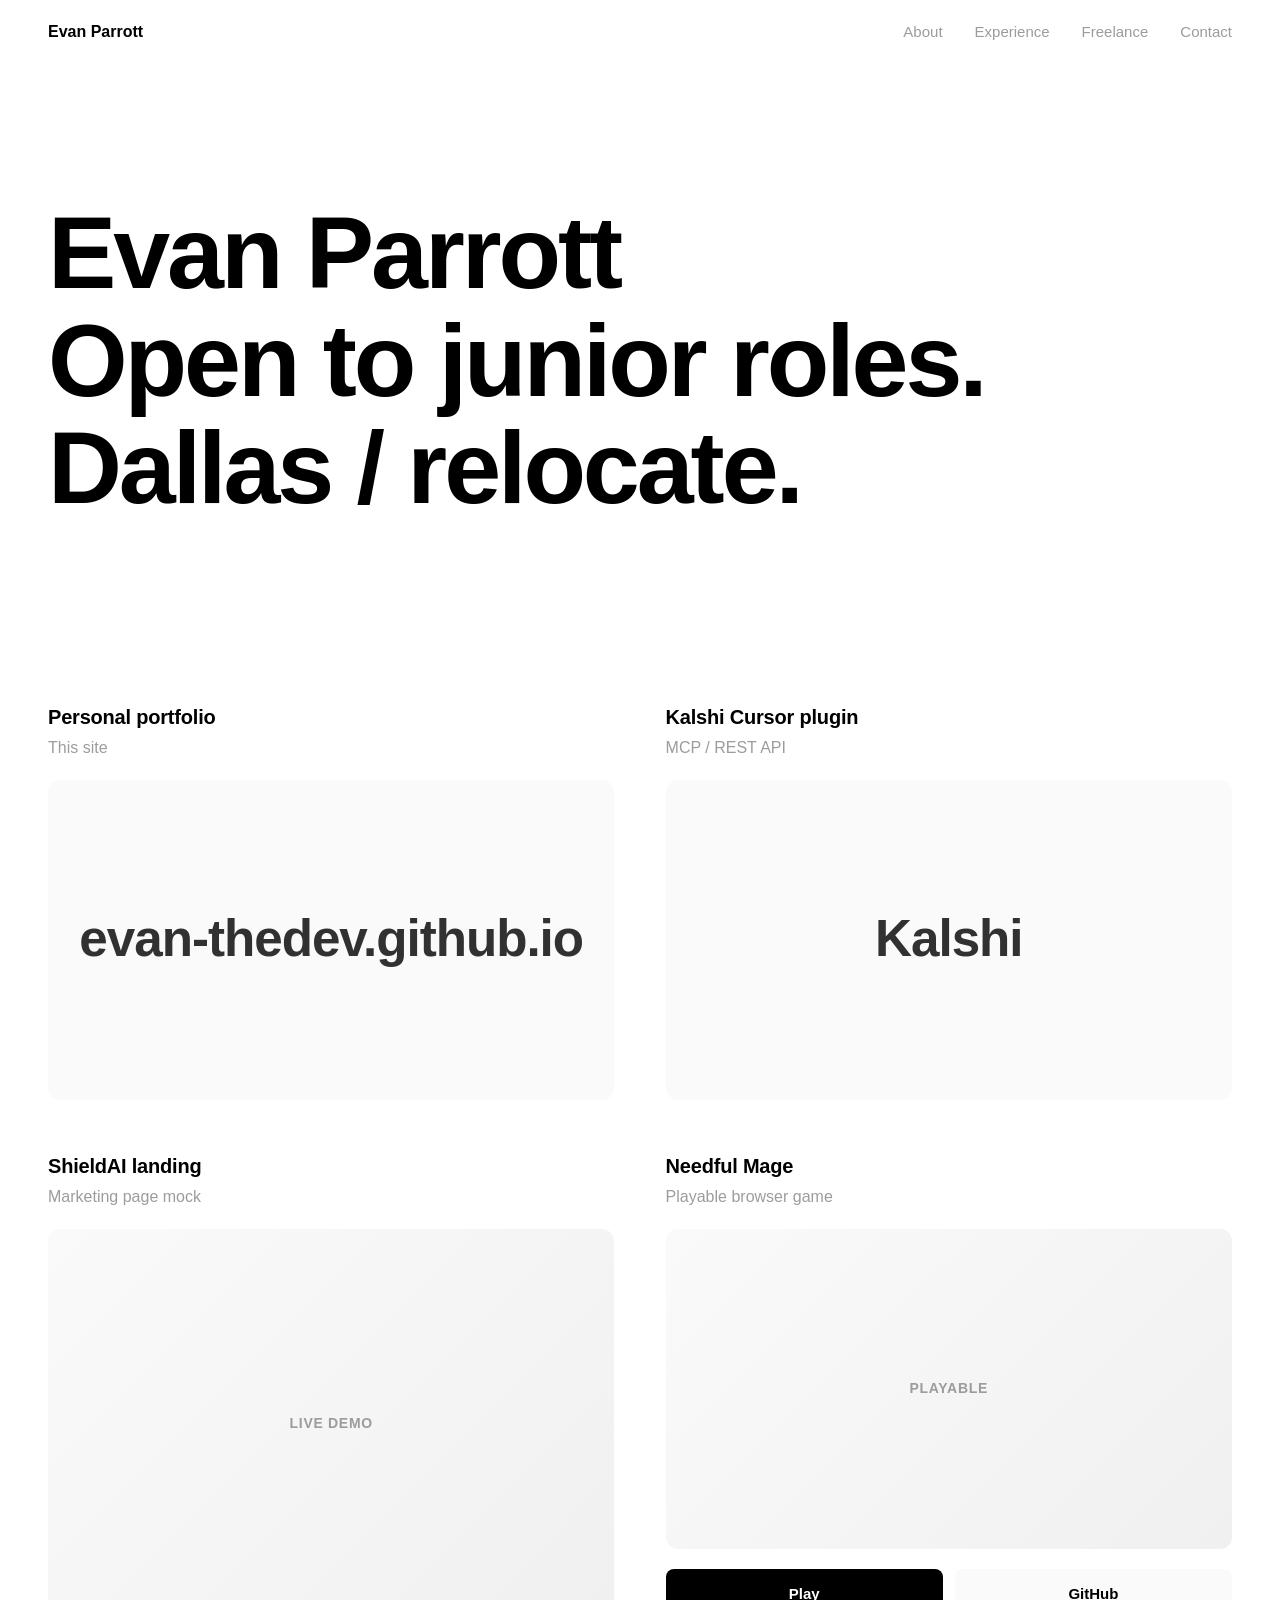
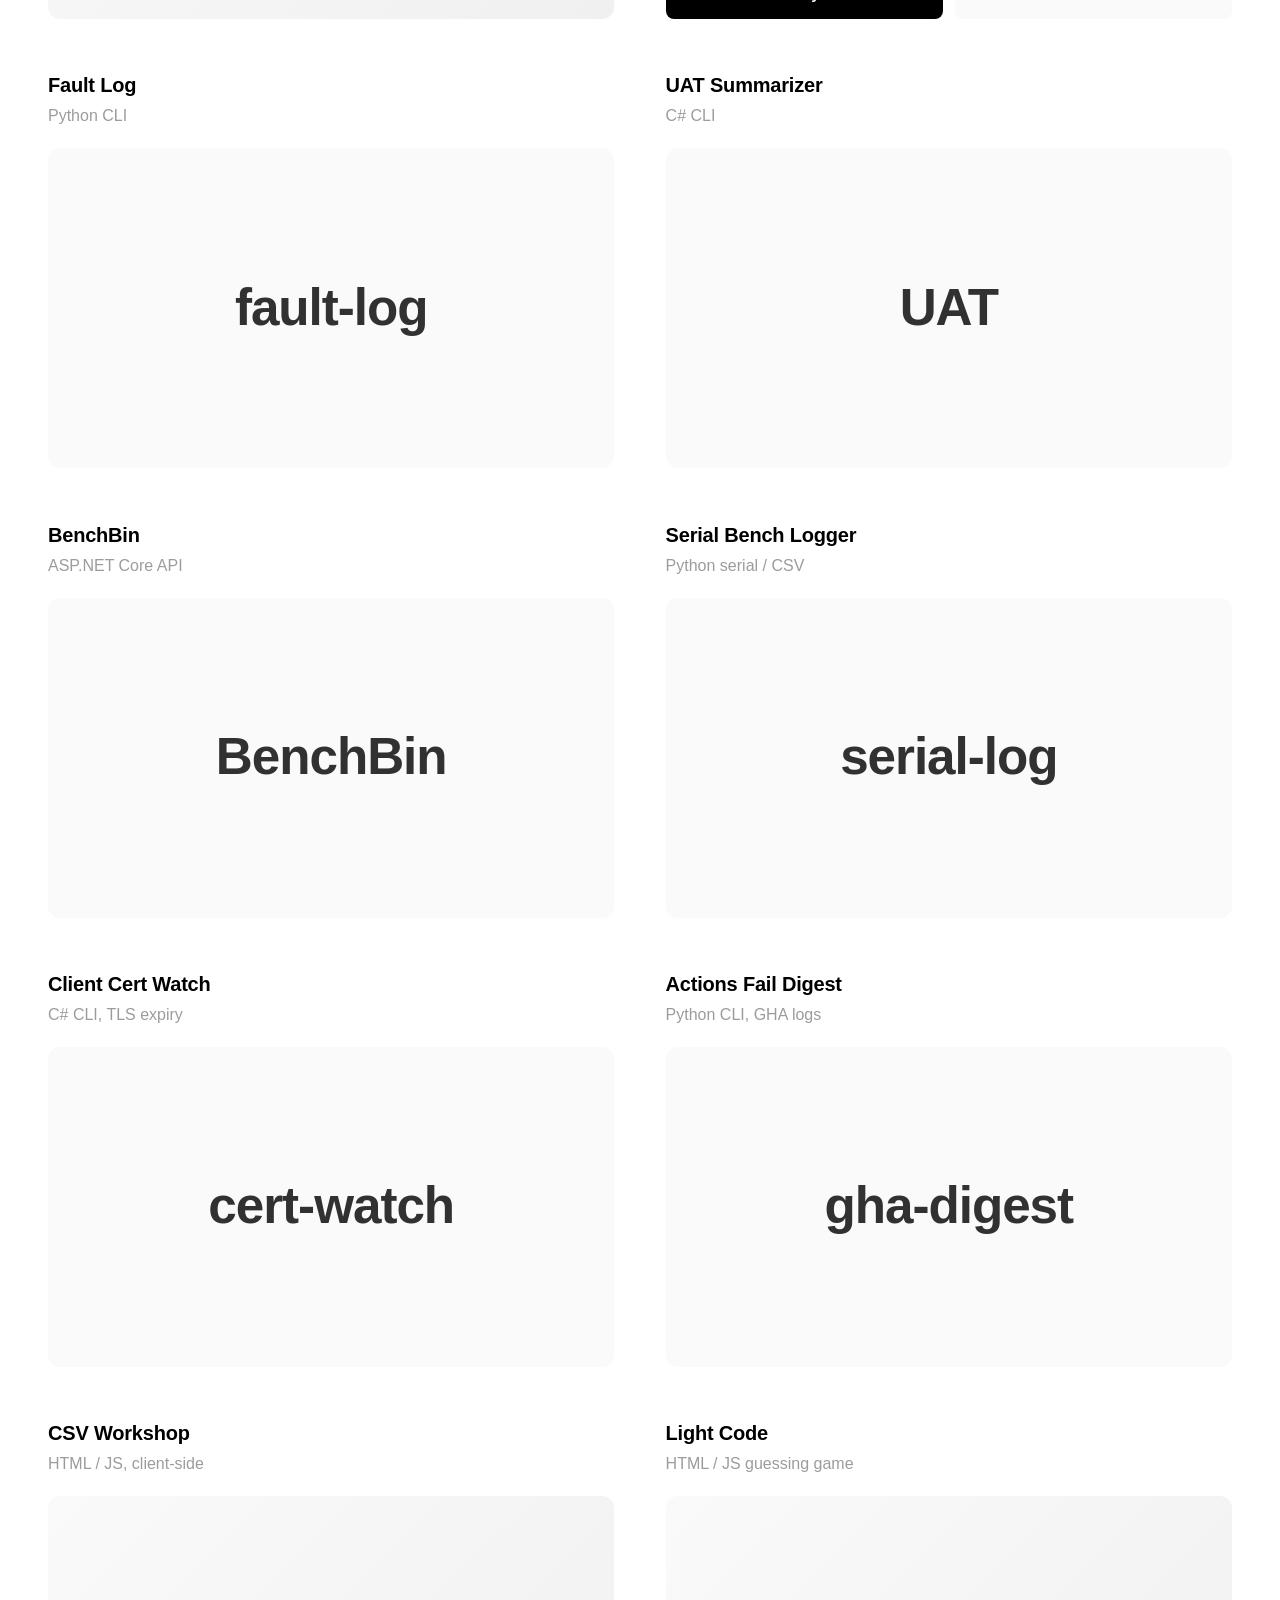
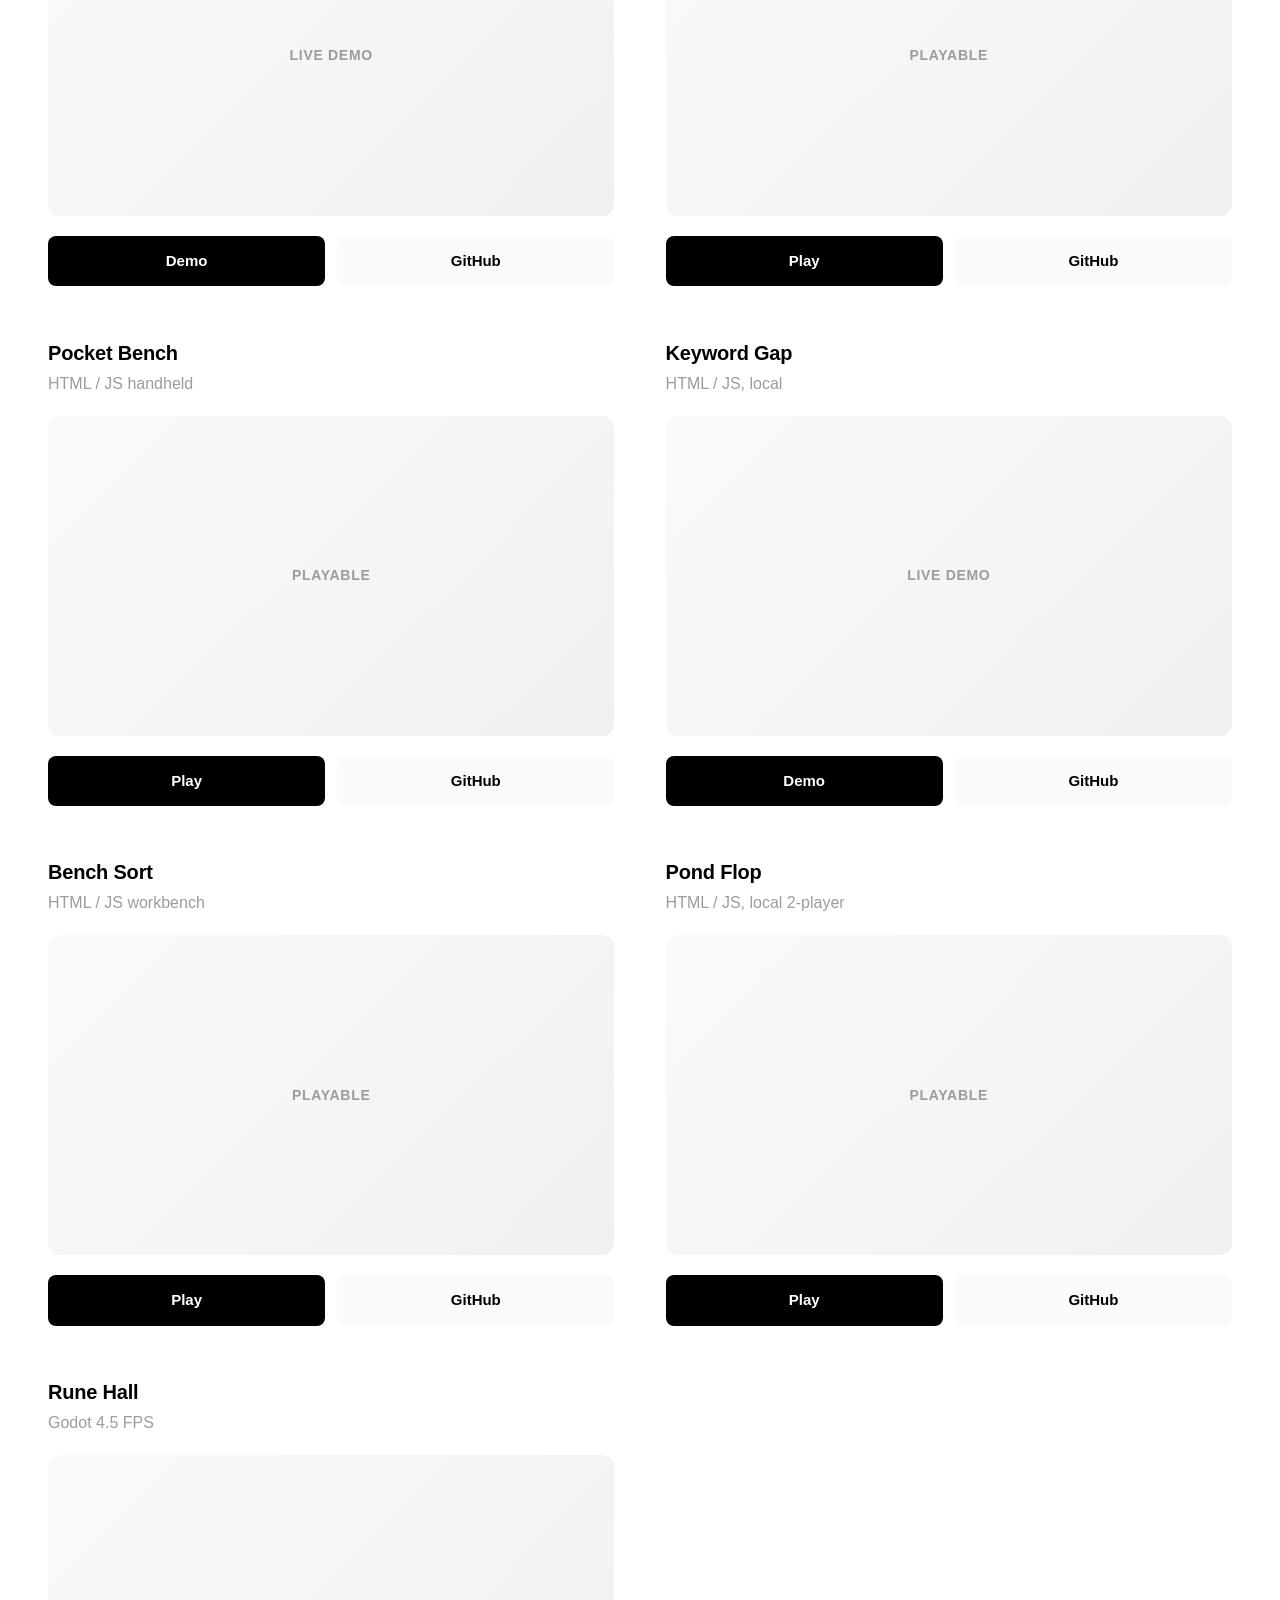
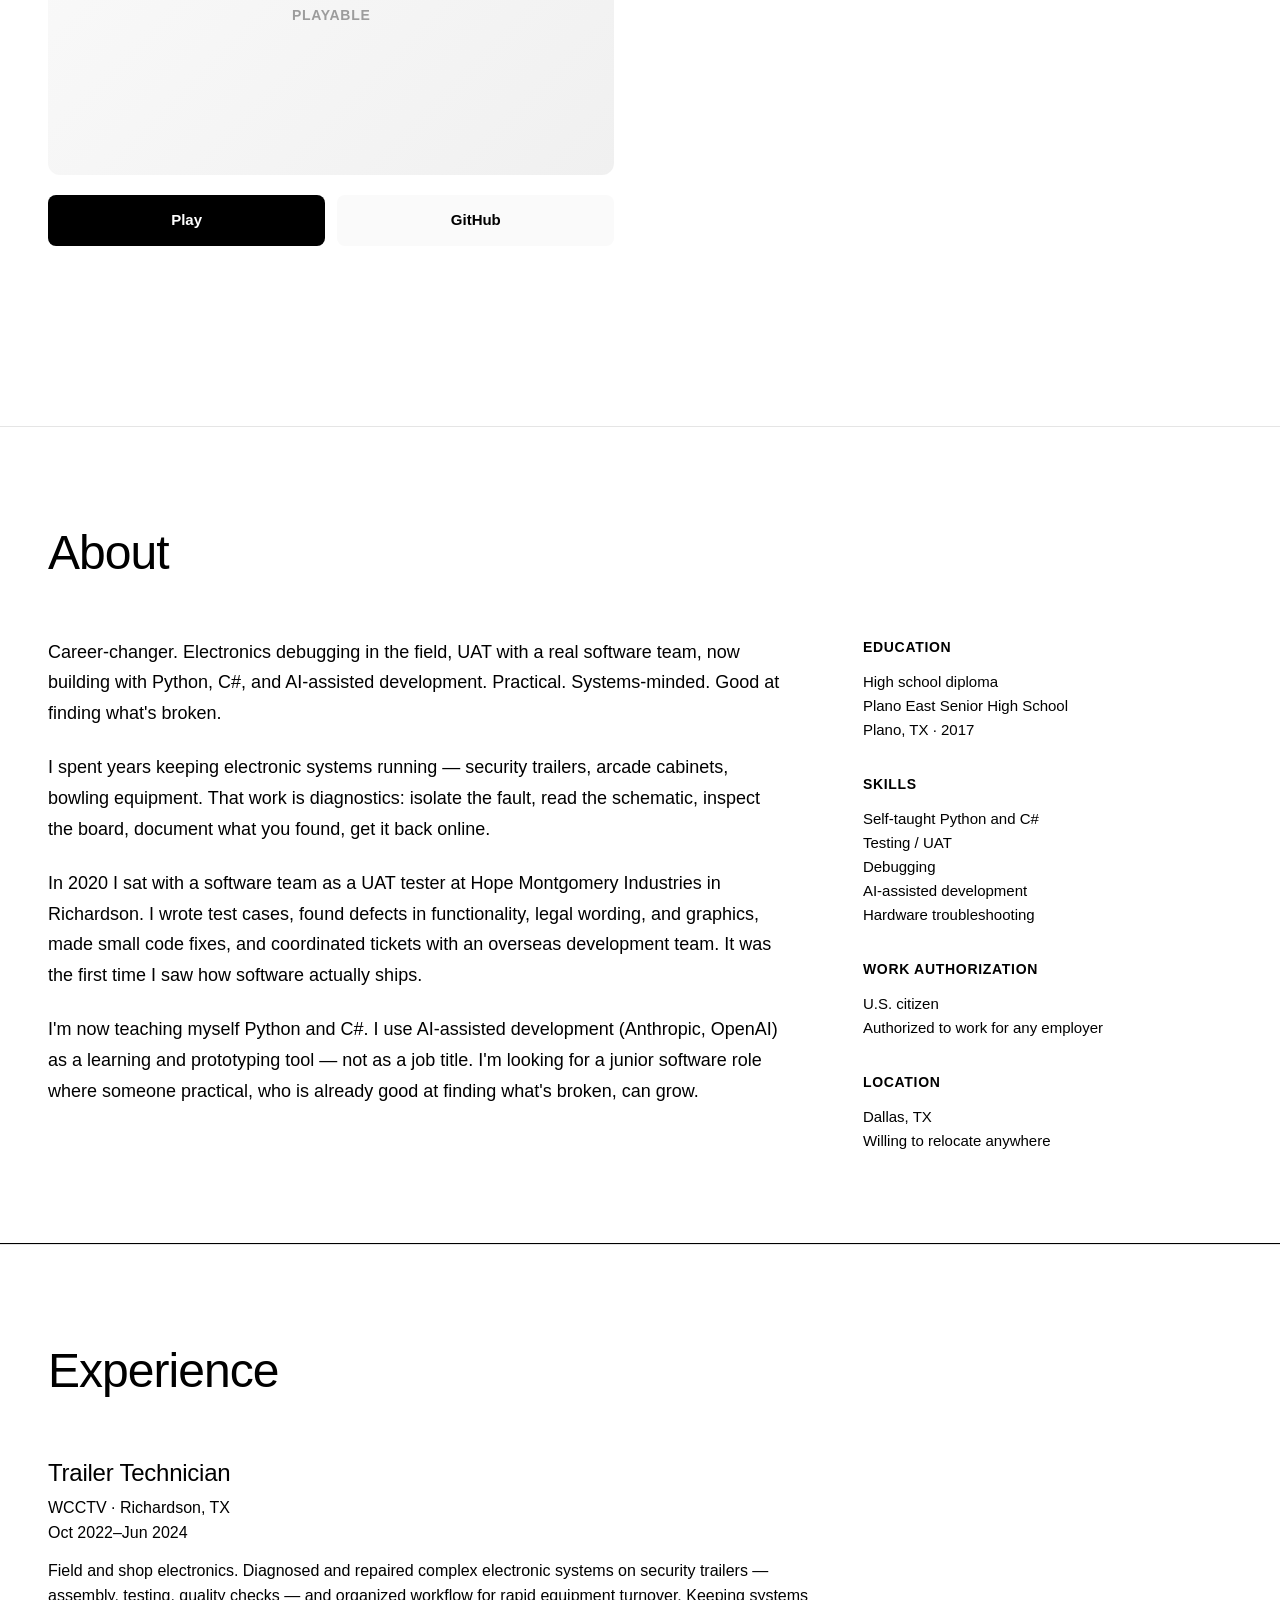
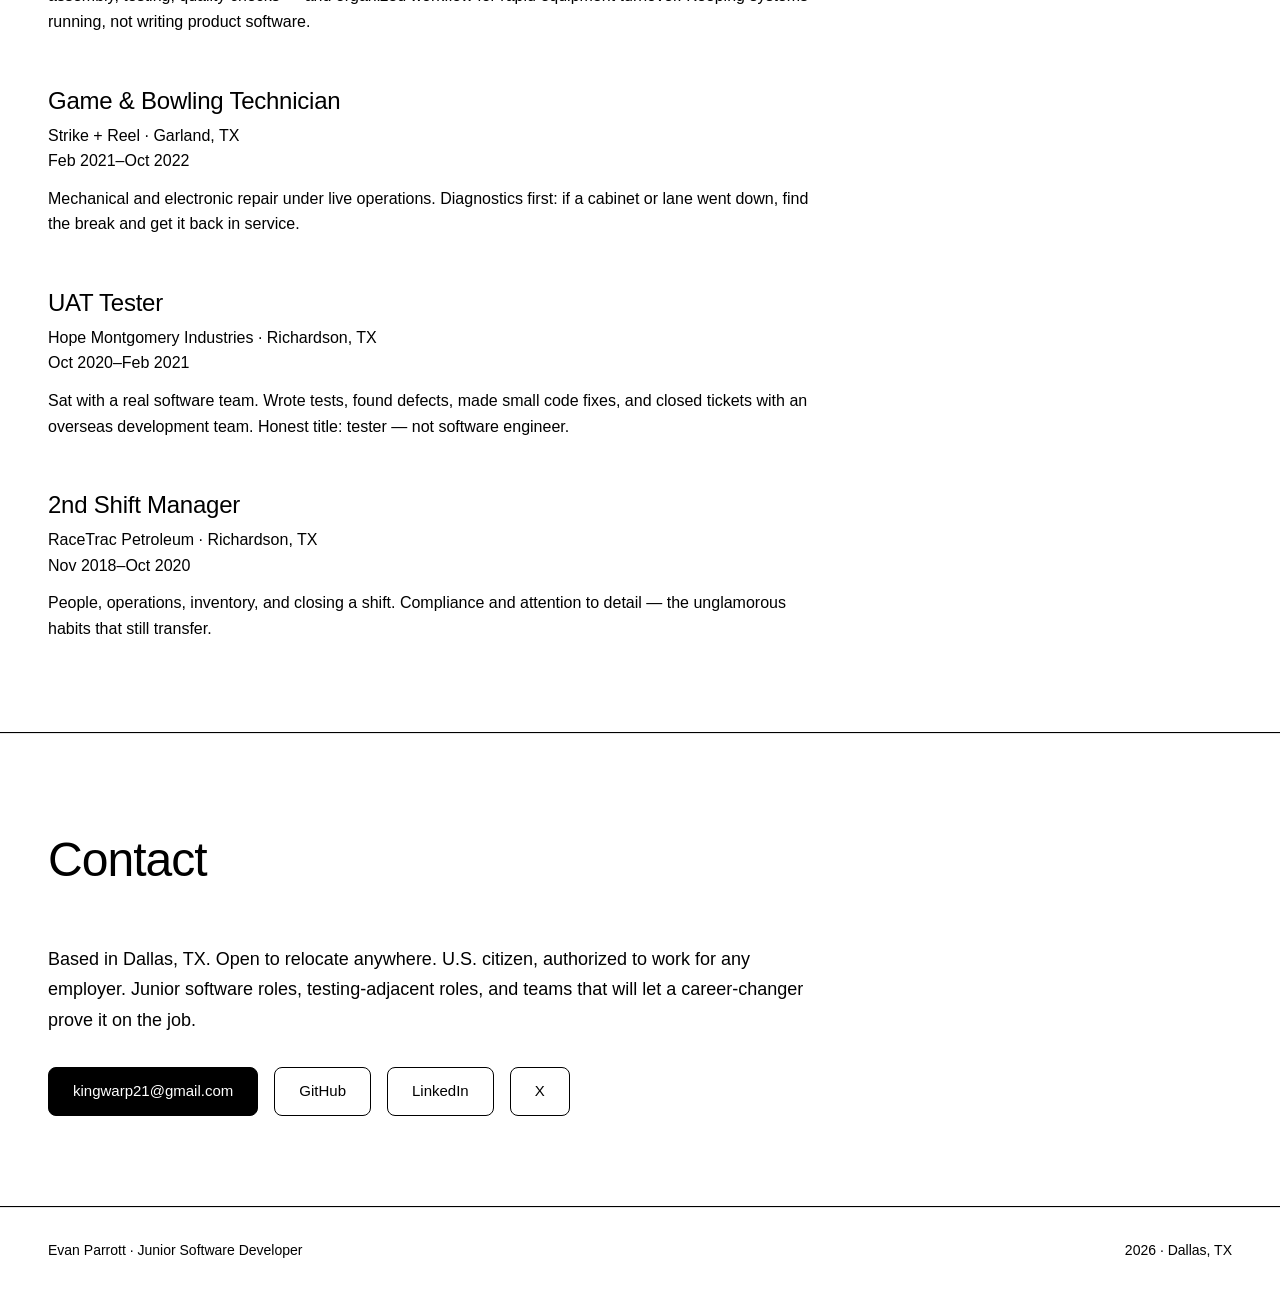
==== index.html @ 6c1db6f0 "Add Client Cert Watch and Actions Fail Digest project cards Co-authored-by: evan-thedev <evan-thedev" ====
<!DOCTYPE html>
<html lang="en">
<head>
  <meta charset="utf-8">
  <meta name="viewport" content="width=device-width, initial-scale=1">
  <title>Evan Parrott — Junior Software Developer</title>
  <meta name="description" content="Dallas-based junior software developer and career-changer. Electronics debugging and UAT testing, now building software with Python, C#, and AI-assisted development. Open to relocate.">
  <meta name="author" content="Evan Parrott">
  <meta name="theme-color" content="#0a0a0a">

  <meta property="og:title" content="Evan Parrott — Junior Software Developer">
  <meta property="og:description" content="Dallas-based career-changer. Electronics debugging, UAT testing, now building with Python, C#, and AI-assisted development. Open to relocate.">
  <meta property="og:type" content="website">
  <meta property="og:url" content="https://evan-thedev.github.io/">
  <meta property="og:image" content="https://evan-thedev.github.io/assets/og-image.png">
  <meta property="og:image:type" content="image/png">
  <meta property="og:image:width" content="1200">
  <meta property="og:image:height" content="630">
  <meta property="og:locale" content="en_US">

  <meta name="twitter:card" content="summary_large_image">
  <meta name="twitter:title" content="Evan Parrott — Junior Software Developer">
  <meta name="twitter:description" content="Dallas-based career-changer. Electronics debugging, UAT testing, now building with Python, C#, and AI-assisted development.">
  <meta name="twitter:image" content="https://evan-thedev.github.io/assets/og-image.png">

  <link rel="icon" href="assets/favicon.svg" type="image/svg+xml">
  <link rel="stylesheet" href="css/styles.css">
</head>
<body>
  <a class="skip-link" href="#main">Skip to content</a>

  <header class="site-header">
    <div class="header-inner">
      <a class="wordmark" href="/" aria-label="Evan Parrott, home">Evan Parrott</a>

      <button class="nav-toggle" type="button" aria-expanded="false" aria-controls="site-nav" aria-label="Open menu">
        <span class="nav-toggle-bars" aria-hidden="true"></span>
      </button>

      <nav class="site-nav" id="site-nav" aria-label="Primary">
        <ul>
          <li><a href="#about">About</a></li>
          <li><a href="#experience">Experience</a></li>
          <li><a href="/freelance/">Freelance</a></li>
          <li><a href="#contact">Contact</a></li>
        </ul>
      </nav>
    </div>
  </header>

  <main id="main">
    <section class="hero" aria-labelledby="hero-name">
      <div class="hero-inner">
        <h1 id="hero-name">
          <span class="hero-line">Evan Parrott</span>
          <span class="hero-line">Open to junior roles.</span>
          <span class="hero-line">Dallas / relocate.</span>
        </h1>
      </div>
    </section>

    <section class="work" id="work" aria-labelledby="work-title">
      <div class="work-inner">
        <h2 id="work-title" class="visually-hidden">Projects</h2>
        
        <div class="work-grid">
          <article class="work-item">
            <a href="https://evan-thedev.github.io/" class="work-tile">
              <div class="work-tile-label">
                <h3>Personal portfolio</h3>
                <p>This site</p>
              </div>
              <div class="work-tile-visual work-tile-typo">
                <span class="work-typo-text">evan-thedev.github.io</span>
              </div>
            </a>
          </article>

          <article class="work-item">
            <a href="https://github.com/evan-thedev/kalshi" class="work-tile">
              <div class="work-tile-label">
                <h3>Kalshi Cursor plugin</h3>
                <p>MCP / REST API</p>
              </div>
              <div class="work-tile-visual work-tile-typo">
                <span class="work-typo-text">Kalshi</span>
              </div>
            </a>
          </article>

          <article class="work-item">
            <a href="https://shieldai-landing.vercel.app" class="work-tile">
              <div class="work-tile-label">
                <h3>ShieldAI landing</h3>
                <p>Marketing page mock</p>
              </div>
              <div class="work-tile-visual work-tile-live">
                <span class="work-live-badge">Live demo</span>
              </div>
            </a>
          </article>

          <article class="work-item">
            <div class="work-tile">
              <div class="work-tile-label">
                <h3>Needful Mage</h3>
                <p>Playable browser game</p>
              </div>
              <div class="work-tile-visual work-tile-live">
                <span class="work-live-badge">Playable</span>
              </div>
              <div class="work-tile-actions">
                <a href="https://evan-thedev.github.io/needful-mage/" class="work-btn work-btn-primary">Play</a>
                <a href="https://github.com/evan-thedev/needful-mage" class="work-btn work-btn-secondary">GitHub</a>
              </div>
            </div>
          </article>

          <article class="work-item">
            <a href="https://github.com/evan-thedev/fault-log" class="work-tile">
              <div class="work-tile-label">
                <h3>Fault Log</h3>
                <p>Python CLI</p>
              </div>
              <div class="work-tile-visual work-tile-typo">
                <span class="work-typo-text">fault-log</span>
              </div>
            </a>
          </article>

          <article class="work-item">
            <a href="https://github.com/evan-thedev/uat-summarizer" class="work-tile">
              <div class="work-tile-label">
                <h3>UAT Summarizer</h3>
                <p>C# CLI</p>
              </div>
              <div class="work-tile-visual work-tile-typo">
                <span class="work-typo-text">UAT</span>
              </div>
            </a>
          </article>

          <article class="work-item">
            <a href="https://github.com/evan-thedev/benchbin" class="work-tile">
              <div class="work-tile-label">
                <h3>BenchBin</h3>
                <p>ASP.NET Core API</p>
              </div>
              <div class="work-tile-visual work-tile-typo">
                <span class="work-typo-text">BenchBin</span>
              </div>
            </a>
          </article>

          <article class="work-item">
            <a href="https://github.com/evan-thedev/serial-bench-logger" class="work-tile">
              <div class="work-tile-label">
                <h3>Serial Bench Logger</h3>
                <p>Python serial / CSV</p>
              </div>
              <div class="work-tile-visual work-tile-typo">
                <span class="work-typo-text">serial-log</span>
              </div>
            </a>
          </article>

          <article class="work-item">
            <a href="https://github.com/evan-thedev/client-cert-watch" class="work-tile">
              <div class="work-tile-label">
                <h3>Client Cert Watch</h3>
                <p>C# CLI, TLS expiry</p>
              </div>
              <div class="work-tile-visual work-tile-typo">
                <span class="work-typo-text">cert-watch</span>
              </div>
            </a>
          </article>

          <article class="work-item">
            <a href="https://github.com/evan-thedev/actions-fail-digest" class="work-tile">
              <div class="work-tile-label">
                <h3>Actions Fail Digest</h3>
                <p>Python CLI, GHA logs</p>
              </div>
              <div class="work-tile-visual work-tile-typo">
                <span class="work-typo-text">gha-digest</span>
              </div>
            </a>
          </article>

          <article class="work-item">
            <div class="work-tile">
              <div class="work-tile-label">
                <h3>CSV Workshop</h3>
                <p>HTML / JS, client-side</p>
              </div>
              <div class="work-tile-visual work-tile-live">
                <span class="work-live-badge">Live demo</span>
              </div>
              <div class="work-tile-actions">
                <a href="https://evan-thedev.github.io/csv-workshop/" class="work-btn work-btn-primary">Demo</a>
                <a href="https://github.com/evan-thedev/csv-workshop" class="work-btn work-btn-secondary">GitHub</a>
              </div>
            </div>
          </article>

          <article class="work-item">
            <div class="work-tile">
              <div class="work-tile-label">
                <h3>Light Code</h3>
                <p>HTML / JS guessing game</p>
              </div>
              <div class="work-tile-visual work-tile-live">
                <span class="work-live-badge">Playable</span>
              </div>
              <div class="work-tile-actions">
                <a href="https://evan-thedev.github.io/light-code/" class="work-btn work-btn-primary">Play</a>
                <a href="https://github.com/evan-thedev/light-code" class="work-btn work-btn-secondary">GitHub</a>
              </div>
            </div>
          </article>

          <article class="work-item">
            <div class="work-tile">
              <div class="work-tile-label">
                <h3>Pocket Bench</h3>
                <p>HTML / JS handheld</p>
              </div>
              <div class="work-tile-visual work-tile-live">
                <span class="work-live-badge">Playable</span>
              </div>
              <div class="work-tile-actions">
                <a href="https://evan-thedev.github.io/pocket-bench/" class="work-btn work-btn-primary">Play</a>
                <a href="https://github.com/evan-thedev/pocket-bench" class="work-btn work-btn-secondary">GitHub</a>
              </div>
            </div>
          </article>

          <article class="work-item">
            <div class="work-tile">
              <div class="work-tile-label">
                <h3>Keyword Gap</h3>
                <p>HTML / JS, local</p>
              </div>
              <div class="work-tile-visual work-tile-live">
                <span class="work-live-badge">Live demo</span>
              </div>
              <div class="work-tile-actions">
                <a href="https://evan-thedev.github.io/keyword-gap/" class="work-btn work-btn-primary">Demo</a>
                <a href="https://github.com/evan-thedev/keyword-gap" class="work-btn work-btn-secondary">GitHub</a>
              </div>
            </div>
          </article>

          <article class="work-item">
            <div class="work-tile">
              <div class="work-tile-label">
                <h3>Bench Sort</h3>
                <p>HTML / JS workbench</p>
              </div>
              <div class="work-tile-visual work-tile-live">
                <span class="work-live-badge">Playable</span>
              </div>
              <div class="work-tile-actions">
                <a href="https://evan-thedev.github.io/bench-sort/" class="work-btn work-btn-primary">Play</a>
                <a href="https://github.com/evan-thedev/bench-sort" class="work-btn work-btn-secondary">GitHub</a>
              </div>
            </div>
          </article>

          <article class="work-item">
            <div class="work-tile">
              <div class="work-tile-label">
                <h3>Pond Flop</h3>
                <p>HTML / JS, local 2-player</p>
              </div>
              <div class="work-tile-visual work-tile-live">
                <span class="work-live-badge">Playable</span>
              </div>
              <div class="work-tile-actions">
                <a href="https://evan-thedev.github.io/pond-flop/" class="work-btn work-btn-primary">Play</a>
                <a href="https://github.com/evan-thedev/pond-flop" class="work-btn work-btn-secondary">GitHub</a>
              </div>
            </div>
          </article>

          <article class="work-item">
            <div class="work-tile">
              <div class="work-tile-label">
                <h3>Rune Hall</h3>
                <p>Godot 4.5 FPS</p>
              </div>
              <div class="work-tile-visual work-tile-live">
                <span class="work-live-badge">Playable</span>
              </div>
              <div class="work-tile-actions">
                <a href="https://evan-thedev.github.io/rune-hall/" class="work-btn work-btn-primary">Play</a>
                <a href="https://github.com/evan-thedev/rune-hall" class="work-btn work-btn-secondary">GitHub</a>
              </div>
            </div>
          </article>
        </div>
      </div>
    </section>

    <section class="section about" id="about" aria-labelledby="about-title">
      <div class="section-inner">
        <h2 id="about-title">About</h2>
        
        <div class="about-content">
          <div class="about-main">
            <p>Career-changer. Electronics debugging in the field, UAT with a real software team, now building with Python, C#, and AI-assisted development. Practical. Systems-minded. Good at finding what's broken.</p>
            
            <p>I spent years keeping electronic systems running — security trailers, arcade cabinets, bowling equipment. That work is diagnostics: isolate the fault, read the schematic, inspect the board, document what you found, get it back online.</p>
            
            <p>In 2020 I sat with a software team as a UAT tester at Hope Montgomery Industries in Richardson. I wrote test cases, found defects in functionality, legal wording, and graphics, made small code fixes, and coordinated tickets with an overseas development team. It was the first time I saw how software actually ships.</p>
            
            <p>I'm now teaching myself Python and C#. I use AI-assisted development (Anthropic, OpenAI) as a learning and prototyping tool — not as a job title. I'm looking for a junior software role where someone practical, who is already good at finding what's broken, can grow.</p>
          </div>

          <aside class="about-side">
            <div class="about-detail">
              <h3>Education</h3>
              <p>High school diploma<br>Plano East Senior High School<br>Plano, TX · 2017</p>
            </div>

            <div class="about-detail">
              <h3>Skills</h3>
              <p>Self-taught Python and C#<br>Testing / UAT<br>Debugging<br>AI-assisted development<br>Hardware troubleshooting</p>
            </div>

            <div class="about-detail">
              <h3>Work authorization</h3>
              <p>U.S. citizen<br>Authorized to work for any employer</p>
            </div>

            <div class="about-detail">
              <h3>Location</h3>
              <p>Dallas, TX<br>Willing to relocate anywhere</p>
            </div>
          </aside>
        </div>
      </div>
    </section>

    <section class="section experience" id="experience" aria-labelledby="experience-title">
      <div class="section-inner">
        <h2 id="experience-title">Experience</h2>
        
        <div class="experience-list">
          <article class="job">
            <div class="job-header">
              <h3>Trailer Technician</h3>
              <p class="job-meta">WCCTV · Richardson, TX</p>
              <p class="job-when">Oct 2022–Jun 2024</p>
            </div>
            <p>Field and shop electronics. Diagnosed and repaired complex electronic systems on security trailers — assembly, testing, quality checks — and organized workflow for rapid equipment turnover. Keeping systems running, not writing product software.</p>
          </article>

          <article class="job">
            <div class="job-header">
              <h3>Game & Bowling Technician</h3>
              <p class="job-meta">Strike + Reel · Garland, TX</p>
              <p class="job-when">Feb 2021–Oct 2022</p>
            </div>
            <p>Mechanical and electronic repair under live operations. Diagnostics first: if a cabinet or lane went down, find the break and get it back in service.</p>
          </article>

          <article class="job">
            <div class="job-header">
              <h3>UAT Tester</h3>
              <p class="job-meta">Hope Montgomery Industries · Richardson, TX</p>
              <p class="job-when">Oct 2020–Feb 2021</p>
            </div>
            <p>Sat with a real software team. Wrote tests, found defects, made small code fixes, and closed tickets with an overseas development team. Honest title: tester — not software engineer.</p>
          </article>

          <article class="job">
            <div class="job-header">
              <h3>2nd Shift Manager</h3>
              <p class="job-meta">RaceTrac Petroleum · Richardson, TX</p>
              <p class="job-when">Nov 2018–Oct 2020</p>
            </div>
            <p>People, operations, inventory, and closing a shift. Compliance and attention to detail — the unglamorous habits that still transfer.</p>
          </article>
        </div>
      </div>
    </section>

    <section class="section contact" id="contact" aria-labelledby="contact-title">
      <div class="section-inner">
        <h2 id="contact-title">Contact</h2>
        
        <div class="contact-content">
          <p class="contact-intro">Based in Dallas, TX. Open to relocate anywhere. U.S. citizen, authorized to work for any employer. Junior software roles, testing-adjacent roles, and teams that will let a career-changer prove it on the job.</p>
          
          <div class="contact-links">
            <a href="mailto:kingwarp21@gmail.com" class="contact-link contact-link-primary">kingwarp21@gmail.com</a>
            <a href="https://github.com/evan-thedev" class="contact-link">GitHub</a>
            <a href="https://www.linkedin.com/in/evan-parrott-619191233" class="contact-link">LinkedIn</a>
            <a href="https://x.com/killeacman" class="contact-link">X</a>
          </div>
        </div>
      </div>
    </section>
  </main>

  <footer class="site-footer">
    <div class="footer-inner">
      <p>Evan Parrott · Junior Software Developer</p>
      <p><span id="year">2026</span> · Dallas, TX</p>
    </div>
  </footer>

  <script src="js/main.js" defer></script>
</body>
</html>
---- css/styles.css ----
/* Evan Parrott — oh.studio-inspired aesthetic
   Editorial quiet, white space, clean typography */

:root {
  --black: #000000;
  --gray: #9C9C9C;
  --white: #ffffff;
  --off-white: #fafafa;
  --max: 90rem;
  --gutter: clamp(1.5rem, 5vw, 3rem);
  --sans: -apple-system, BlinkMacSystemFont, "Helvetica Neue", "Segoe UI", Arial, sans-serif;
  --ease: cubic-bezier(0.22, 1, 0.36, 1);
  --header-h: 4rem;
}

*,
*::before,
*::after {
  box-sizing: border-box;
}

html {
  scroll-behavior: smooth;
}

body {
  margin: 0;
  min-height: 100vh;
  font-family: var(--sans);
  font-size: 1rem;
  line-height: 1.5;
  color: var(--black);
  background: var(--white);
  -webkit-font-smoothing: antialiased;
  -moz-osx-font-smoothing: grayscale;
}

img {
  max-width: 100%;
  height: auto;
}

a {
  color: inherit;
  text-decoration: none;
}

:focus {
  outline: none;
}

:focus-visible {
  outline: 2px solid var(--black);
  outline-offset: 4px;
}

.skip-link {
  position: absolute;
  left: var(--gutter);
  top: -100px;
  z-index: 1000;
  padding: 0.75rem 1.25rem;
  background: var(--black);
  color: var(--white);
  font-weight: 600;
  text-decoration: none;
}

.skip-link:focus {
  top: 1rem;
}

.visually-hidden {
  position: absolute;
  width: 1px;
  height: 1px;
  padding: 0;
  margin: -1px;
  overflow: hidden;
  clip: rect(0, 0, 0, 0);
  white-space: nowrap;
  border: 0;
}

/* Header */
.site-header {
  position: fixed;
  top: 0;
  left: 0;
  right: 0;
  z-index: 50;
  height: var(--header-h);
  background: var(--white);
}

.header-inner {
  display: flex;
  align-items: center;
  justify-content: space-between;
  gap: 2rem;
  max-width: var(--max);
  height: 100%;
  margin-inline: auto;
  padding-inline: var(--gutter);
}

.wordmark {
  font-size: 1rem;
  font-weight: 600;
  color: var(--black);
  min-height: 44px;
  display: inline-flex;
  align-items: center;
}

.wordmark:hover {
  opacity: 0.6;
}

.site-nav ul {
  display: flex;
  gap: 2rem;
  list-style: none;
  margin: 0;
  padding: 0;
}

.site-nav a {
  display: inline-flex;
  align-items: center;
  min-height: 44px;
  font-size: 0.9375rem;
  color: var(--gray);
  transition: color 0.2s var(--ease);
}

.site-nav a:hover,
.site-nav a[aria-current="location"] {
  color: var(--black);
}

.nav-toggle {
  display: none;
  width: 44px;
  height: 44px;
  padding: 0;
  border: none;
  background: transparent;
  color: var(--black);
  cursor: pointer;
}

.nav-toggle-bars,
.nav-toggle-bars::before,
.nav-toggle-bars::after {
  display: block;
  width: 18px;
  height: 2px;
  background: currentColor;
  margin: 0 auto;
  position: relative;
  transition: transform 0.2s var(--ease), opacity 0.2s;
}

.nav-toggle-bars::before,
.nav-toggle-bars::after {
  content: "";
  position: absolute;
  left: 0;
}

.nav-toggle-bars::before {
  top: -6px;
}

.nav-toggle-bars::after {
  top: 6px;
}

.nav-toggle[aria-expanded="true"] .nav-toggle-bars {
  background: transparent;
}

.nav-toggle[aria-expanded="true"] .nav-toggle-bars::before {
  top: 0;
  transform: rotate(45deg);
}

.nav-toggle[aria-expanded="true"] .nav-toggle-bars::after {
  top: 0;
  transform: rotate(-45deg);
}

/* Hero */
.hero {
  margin-top: var(--header-h);
  padding: clamp(5rem, 15vh, 10rem) 0 clamp(8rem, 20vh, 16rem);
}

.hero-inner {
  max-width: var(--max);
  margin-inline: auto;
  padding-inline: var(--gutter);
}

h1 {
  margin: 0;
  font-size: clamp(3.5rem, 8vw, 7rem);
  font-weight: 700;
  line-height: 1.05;
  letter-spacing: -0.03em;
  color: var(--black);
}

.hero-line {
  display: block;
}

/* Work section */
.work {
  padding: 0 0 clamp(8rem, 20vh, 16rem);
}

.work-inner {
  max-width: var(--max);
  margin-inline: auto;
  padding-inline: var(--gutter);
}

.work-grid {
  display: grid;
  grid-template-columns: repeat(2, 1fr);
  gap: clamp(2rem, 4vw, 4rem);
}

.work-item {
  background: transparent;
}

.work-tile {
  display: flex;
  flex-direction: column;
  min-height: 100%;
  transition: opacity 0.2s var(--ease);
}

.work-tile:hover {
  opacity: 0.7;
}

.work-tile-label {
  margin-bottom: 1.25rem;
}

.work-tile-label h3 {
  margin: 0 0 0.25rem;
  font-size: 1.25rem;
  font-weight: 700;
  letter-spacing: -0.01em;
  color: var(--black);
}

.work-tile-label p {
  margin: 0;
  font-size: 1rem;
  color: var(--gray);
}

.work-tile-visual {
  flex: 1;
  min-height: 20rem;
  display: flex;
  align-items: center;
  justify-content: center;
  position: relative;
  border-radius: 12px;
  overflow: hidden;
}

.work-tile-typo {
  background: var(--off-white);
}

.work-typo-text {
  font-size: clamp(2rem, 4vw, 3.5rem);
  font-weight: 700;
  letter-spacing: -0.02em;
  color: var(--black);
  opacity: 0.8;
}

.work-tile-live {
  background: linear-gradient(135deg, var(--off-white) 0%, #f0f0f0 100%);
}

.work-live-badge {
  font-size: 0.875rem;
  font-weight: 600;
  text-transform: uppercase;
  letter-spacing: 0.05em;
  color: var(--gray);
}

.work-tile-actions {
  display: flex;
  gap: 0.75rem;
  margin-top: 1.25rem;
}

.work-btn {
  flex: 1;
  display: inline-flex;
  align-items: center;
  justify-content: center;
  min-height: 44px;
  padding: 0.875rem 1.5rem;
  font-size: 0.9375rem;
  font-weight: 600;
  border-radius: 8px;
  transition: opacity 0.2s var(--ease);
}

.work-btn:hover {
  opacity: 0.7;
}

.work-btn-primary {
  background: var(--black);
  color: var(--white);
}

.work-btn-secondary {
  background: var(--off-white);
  color: var(--black);
}

/* Sections */
.section {
  padding: clamp(4rem, 10vh, 8rem) 0;
  border-top: 1px solid #e5e5e5;
}

.section-inner {
  max-width: var(--max);
  margin-inline: auto;
  padding-inline: var(--gutter);
}

h2 {
  margin: 0 0 3rem;
  font-size: clamp(2rem, 4vw, 3rem);
  font-weight: 700;
  letter-spacing: -0.02em;
  color: var(--black);
}

/* About */
.about-content {
  display: grid;
  grid-template-columns: 2fr 1fr;
  gap: clamp(3rem, 6vw, 6rem);
}

.about-main {
  max-width: 48rem;
}

.about-main p {
  margin: 0 0 1.5rem;
  font-size: 1.125rem;
  line-height: 1.7;
  color: var(--black);
}

.about-main p:last-child {
  margin-bottom: 0;
}

.about-side {
  display: flex;
  flex-direction: column;
  gap: 2rem;
}

.about-detail h3 {
  margin: 0 0 0.75rem;
  font-size: 0.875rem;
  font-weight: 700;
  text-transform: uppercase;
  letter-spacing: 0.05em;
  color: var(--gray);
}

.about-detail p {
  margin: 0;
  font-size: 0.9375rem;
  line-height: 1.6;
  color: var(--black);
}

/* Experience */
.experience-list {
  display: flex;
  flex-direction: column;
  gap: 3rem;
  max-width: 48rem;
}

.job-header {
  margin-bottom: 0.75rem;
}

.job h3 {
  margin: 0 0 0.25rem;
  font-size: 1.5rem;
  font-weight: 700;
  letter-spacing: -0.01em;
  color: var(--black);
}

.job-meta {
  margin: 0;
  font-size: 0.9375rem;
  font-weight: 600;
  color: var(--gray);
}

.job-when {
  margin: 0.5rem 0 0;
  font-size: 0.875rem;
  color: var(--gray);
}

.job p {
  margin: 0;
  font-size: 1rem;
  line-height: 1.6;
  color: var(--black);
}

/* Contact */
.contact-content {
  max-width: 48rem;
}

.contact-intro {
  margin: 0 0 2rem;
  font-size: 1.125rem;
  line-height: 1.7;
  color: var(--black);
}

.contact-links {
  display: flex;
  flex-wrap: wrap;
  gap: 0.75rem;
}

.contact-link {
  display: inline-flex;
  align-items: center;
  justify-content: center;
  min-height: 44px;
  padding: 0.75rem 1.5rem;
  font-size: 0.9375rem;
  font-weight: 600;
  border-radius: 8px;
  transition: opacity 0.2s var(--ease);
}

.contact-link:hover {
  opacity: 0.7;
}

.contact-link-primary {
  background: var(--black);
  color: var(--white);
}

.contact-link:not(.contact-link-primary) {
  background: var(--off-white);
  color: var(--black);
}

/* Footer */
.site-footer {
  padding: 3rem 0;
  border-top: 1px solid #e5e5e5;
}

.footer-inner {
  max-width: var(--max);
  margin-inline: auto;
  padding-inline: var(--gutter);
  display: flex;
  flex-wrap: wrap;
  justify-content: space-between;
  gap: 1rem;
  font-size: 0.875rem;
  color: var(--gray);
}

.footer-inner p {
  margin: 0;
}

/* Mobile */
@media (max-width: 900px) {
  .work-grid {
    grid-template-columns: 1fr;
  }

  .about-content,
  .about-side {
    grid-template-columns: 1fr;
  }
}

@media (max-width: 720px) {
  h1 {
    font-size: clamp(2.5rem, 12vw, 4rem);
  }

  .nav-toggle {
    display: grid;
    place-items: center;
  }

  .site-nav {
    position: fixed;
    inset: var(--header-h) 0 auto 0;
    background: var(--white);
    border-bottom: 1px solid #e5e5e5;
    transform: translateY(-100%);
    opacity: 0;
    pointer-events: none;
    transition: transform 0.3s var(--ease), opacity 0.3s;
  }

  .site-nav.is-open {
    transform: none;
    opacity: 1;
    pointer-events: auto;
  }

  .site-nav ul {
    flex-direction: column;
    padding: 1.5rem var(--gutter);
    gap: 0;
  }

  .site-nav a {
    width: 100%;
    min-height: 48px;
    padding: 0.75rem 0;
    border-bottom: 1px solid #e5e5e5;
  }

  body.nav-open {
    overflow: hidden;
  }
}

@media (prefers-reduced-motion: reduce) {
  html {
    scroll-behavior: auto;
  }

  *,
  *::before,
  *::after {
    animation-duration: 0.01ms !important;
    animation-iteration-count: 1 !important;
    transition-duration: 0.01ms !important;
    scroll-behavior: auto !important;
  }
}

/* Freelance page */
.page-freelance .hero {
  padding: clamp(3rem, 10vh, 6rem) 0 clamp(4rem, 12vh, 8rem);
}

.page-freelance h1 {
  font-size: clamp(2.5rem, 6vw, 4.5rem);
  margin-bottom: 1.5rem;
}

.freelance-intro {
  margin: 0 0 2rem;
  font-size: 1.25rem;
  line-height: 1.6;
  max-width: 42rem;
  color: var(--black);
}

.freelance-cta {
  display: flex;
  flex-wrap: wrap;
  gap: 0.75rem;
  margin-bottom: 3rem;
}

.freelance-btn {
  display: inline-flex;
  align-items: center;
  justify-content: center;
  min-height: 44px;
  padding: 0.75rem 1.5rem;
  font-size: 0.9375rem;
  font-weight: 600;
  border-radius: 8px;
  transition: opacity 0.2s var(--ease);
}

.freelance-btn:hover {
  opacity: 0.7;
}

.freelance-btn-primary {
  background: var(--black);
  color: var(--white);
}

.freelance-btn-secondary {
  background: var(--off-white);
  color: var(--black);
}

.freelance-content {
  max-width: 48rem;
}

.freelance-section {
  margin-bottom: 3rem;
}

.freelance-section h2 {
  margin: 0 0 1rem;
  font-size: 1.5rem;
  font-weight: 700;
}

.freelance-section p {
  margin: 0 0 1rem;
  font-size: 1rem;
  line-height: 1.6;
  color: var(--black);
}

.freelance-section ul {
  margin: 0;
  padding-left: 1.25rem;
}

.freelance-section li {
  margin-bottom: 0.5rem;
  line-height: 1.6;
}

.freelance-grid {
  display: grid;
  grid-template-columns: 1fr 1fr;
  gap: 3rem;
  margin-bottom: 3rem;
}

.proof-list {
  list-style: none;
  padding: 0;
  margin: 2rem 0 0;
  display: flex;
  flex-direction: column;
  gap: 0.5rem;
}

.proof-list a {
  display: inline-flex;
  min-height: 44px;
  align-items: center;
  text-decoration: underline;
  text-underline-offset: 2px;
  color: var(--black);
}

.proof-list a:hover {
  opacity: 0.6;
}

@media (max-width: 720px) {
  .freelance-grid {
    grid-template-columns: 1fr;
    gap: 2rem;
  }
}


/* Sections */
.section {
  padding: clamp(4rem, 10vh, 8rem) 0;
  border-bottom: 1px solid var(--black);
}

.section-inner {
  max-width: var(--max);
  margin-inline: auto;
  padding-inline: var(--gutter);
}

h2 {
  margin: 0 0 3rem;
  font-size: clamp(2rem, 4vw, 3rem);
  font-weight: 500;
  letter-spacing: -0.02em;
}

/* About */
.about-content {
  display: grid;
  grid-template-columns: 2fr 1fr;
  gap: clamp(3rem, 6vw, 6rem);
}

.about-main {
  max-width: 48rem;
}

.about-main p {
  margin: 0 0 1.5rem;
  font-size: 1.125rem;
  line-height: 1.7;
}

.about-main p:last-child {
  margin-bottom: 0;
}

.about-side {
  display: flex;
  flex-direction: column;
  gap: 2rem;
}

.about-detail h3 {
  margin: 0 0 0.75rem;
  font-size: 0.875rem;
  font-weight: 600;
  text-transform: uppercase;
  letter-spacing: 0.05em;
  color: var(--gray-600);
}

.about-detail p {
  margin: 0;
  font-size: 0.9375rem;
  line-height: 1.6;
}

/* Experience */
.experience-list {
  display: flex;
  flex-direction: column;
  gap: 3rem;
  max-width: 48rem;
}

.job-header {
  margin-bottom: 0.75rem;
}

.job h3 {
  margin: 0 0 0.25rem;
  font-size: 1.5rem;
  font-weight: 500;
  letter-spacing: -0.01em;
}

.job-meta {
  margin: 0;
  font-size: 0.9375rem;
  font-weight: 500;
  color: var(--gray-600);
}

.job-when {
  margin: 0.5rem 0 0;
  font-size: 0.875rem;
  color: var(--gray-400);
}

.job p {
  margin: 0;
  font-size: 1rem;
  line-height: 1.6;
}

/* Contact */
.contact-content {
  max-width: 48rem;
}

.contact-intro {
  margin: 0 0 2rem;
  font-size: 1.125rem;
  line-height: 1.7;
}

.contact-links {
  display: flex;
  flex-wrap: wrap;
  gap: 1rem;
}

.contact-link {
  display: inline-flex;
  align-items: center;
  justify-content: center;
  min-height: 44px;
  padding: 0.75rem 1.5rem;
  font-size: 0.9375rem;
  font-weight: 500;
  border: 1px solid var(--black);
  transition: background 0.2s var(--ease), color 0.2s;
}

.contact-link-primary {
  background: var(--black);
  color: var(--white);
}

.contact-link-primary:hover {
  background: var(--gray-900);
}

.contact-link:not(.contact-link-primary) {
  background: transparent;
  color: var(--black);
}

.contact-link:not(.contact-link-primary):hover {
  background: var(--off-white);
}

/* Footer */
.site-footer {
  padding: 2rem 0;
}

.footer-inner {
  max-width: var(--max);
  margin-inline: auto;
  padding-inline: var(--gutter);
  display: flex;
  flex-wrap: wrap;
  justify-content: space-between;
  gap: 1rem;
  font-size: 0.875rem;
  color: var(--gray-600);
}

.footer-inner p {
  margin: 0;
}

/* Mobile */
@media (max-width: 900px) {
  .work-grid {
    grid-template-columns: 1fr;
  }

  .about-content,
  .about-side {
    grid-template-columns: 1fr;
  }
}

@media (max-width: 720px) {
  h1 {
    font-size: clamp(2.5rem, 12vw, 4rem);
  }

  .nav-toggle {
    display: grid;
    place-items: center;
  }

  .site-nav {
    position: fixed;
    inset: var(--header-h) 0 auto 0;
    background: var(--white);
    border-bottom: 1px solid var(--black);
    transform: translateY(-100%);
    opacity: 0;
    pointer-events: none;
    transition: transform 0.3s var(--ease), opacity 0.3s;
  }

  .site-nav.is-open {
    transform: none;
    opacity: 1;
    pointer-events: auto;
  }

  .site-nav ul {
    flex-direction: column;
    padding: 1rem var(--gutter);
    gap: 0;
  }

  .site-nav a {
    width: 100%;
    min-height: 48px;
    border-bottom: 1px solid var(--gray-800);
  }

  body.nav-open {
    overflow: hidden;
  }
}

@media (prefers-reduced-motion: reduce) {
  html {
    scroll-behavior: auto;
  }

  *,
  *::before,
  *::after {
    animation-duration: 0.01ms !important;
    animation-iteration-count: 1 !important;
    transition-duration: 0.01ms !important;
    scroll-behavior: auto !important;
  }
}

/* Freelance page */
.page-freelance .hero {
  padding: clamp(3rem, 10vh, 6rem) 0;
}

.page-freelance h1 {
  font-size: clamp(2.5rem, 6vw, 4.5rem);
  margin-bottom: 1.5rem;
}

.freelance-intro {
  margin: 0 0 2rem;
  font-size: 1.25rem;
  line-height: 1.6;
  max-width: 42rem;
}

.freelance-cta {
  display: flex;
  flex-wrap: wrap;
  gap: 1rem;
  margin-bottom: 3rem;
}

.freelance-btn {
  display: inline-flex;
  align-items: center;
  justify-content: center;
  min-height: 44px;
  padding: 0.75rem 1.5rem;
  font-size: 0.9375rem;
  font-weight: 500;
  border: 1px solid var(--black);
  transition: background 0.2s var(--ease), color 0.2s;
}

.freelance-btn-primary {
  background: var(--black);
  color: var(--white);
}

.freelance-btn-primary:hover {
  background: var(--gray-900);
}

.freelance-btn-secondary {
  background: transparent;
  color: var(--black);
}

.freelance-btn-secondary:hover {
  background: var(--off-white);
}

.freelance-content {
  max-width: 48rem;
}

.freelance-section {
  margin-bottom: 3rem;
}

.freelance-section h2 {
  margin: 0 0 1rem;
  font-size: 1.5rem;
  font-weight: 500;
}

.freelance-section p {
  margin: 0 0 1rem;
  font-size: 1rem;
  line-height: 1.6;
}

.freelance-section ul {
  margin: 0;
  padding-left: 1.25rem;
}

.freelance-section li {
  margin-bottom: 0.5rem;
  line-height: 1.6;
}

.freelance-grid {
  display: grid;
  grid-template-columns: 1fr 1fr;
  gap: 3rem;
  margin-bottom: 3rem;
}

.proof-list {
  list-style: none;
  padding: 0;
  margin: 2rem 0 0;
  display: flex;
  flex-direction: column;
  gap: 0.5rem;
}

.proof-list a {
  display: inline-flex;
  min-height: 44px;
  align-items: center;
  text-decoration: underline;
  text-underline-offset: 2px;
}

.proof-list a:hover {
  opacity: 0.6;
}

@media (max-width: 720px) {
  .freelance-grid {
    grid-template-columns: 1fr;
    gap: 2rem;
  }
}
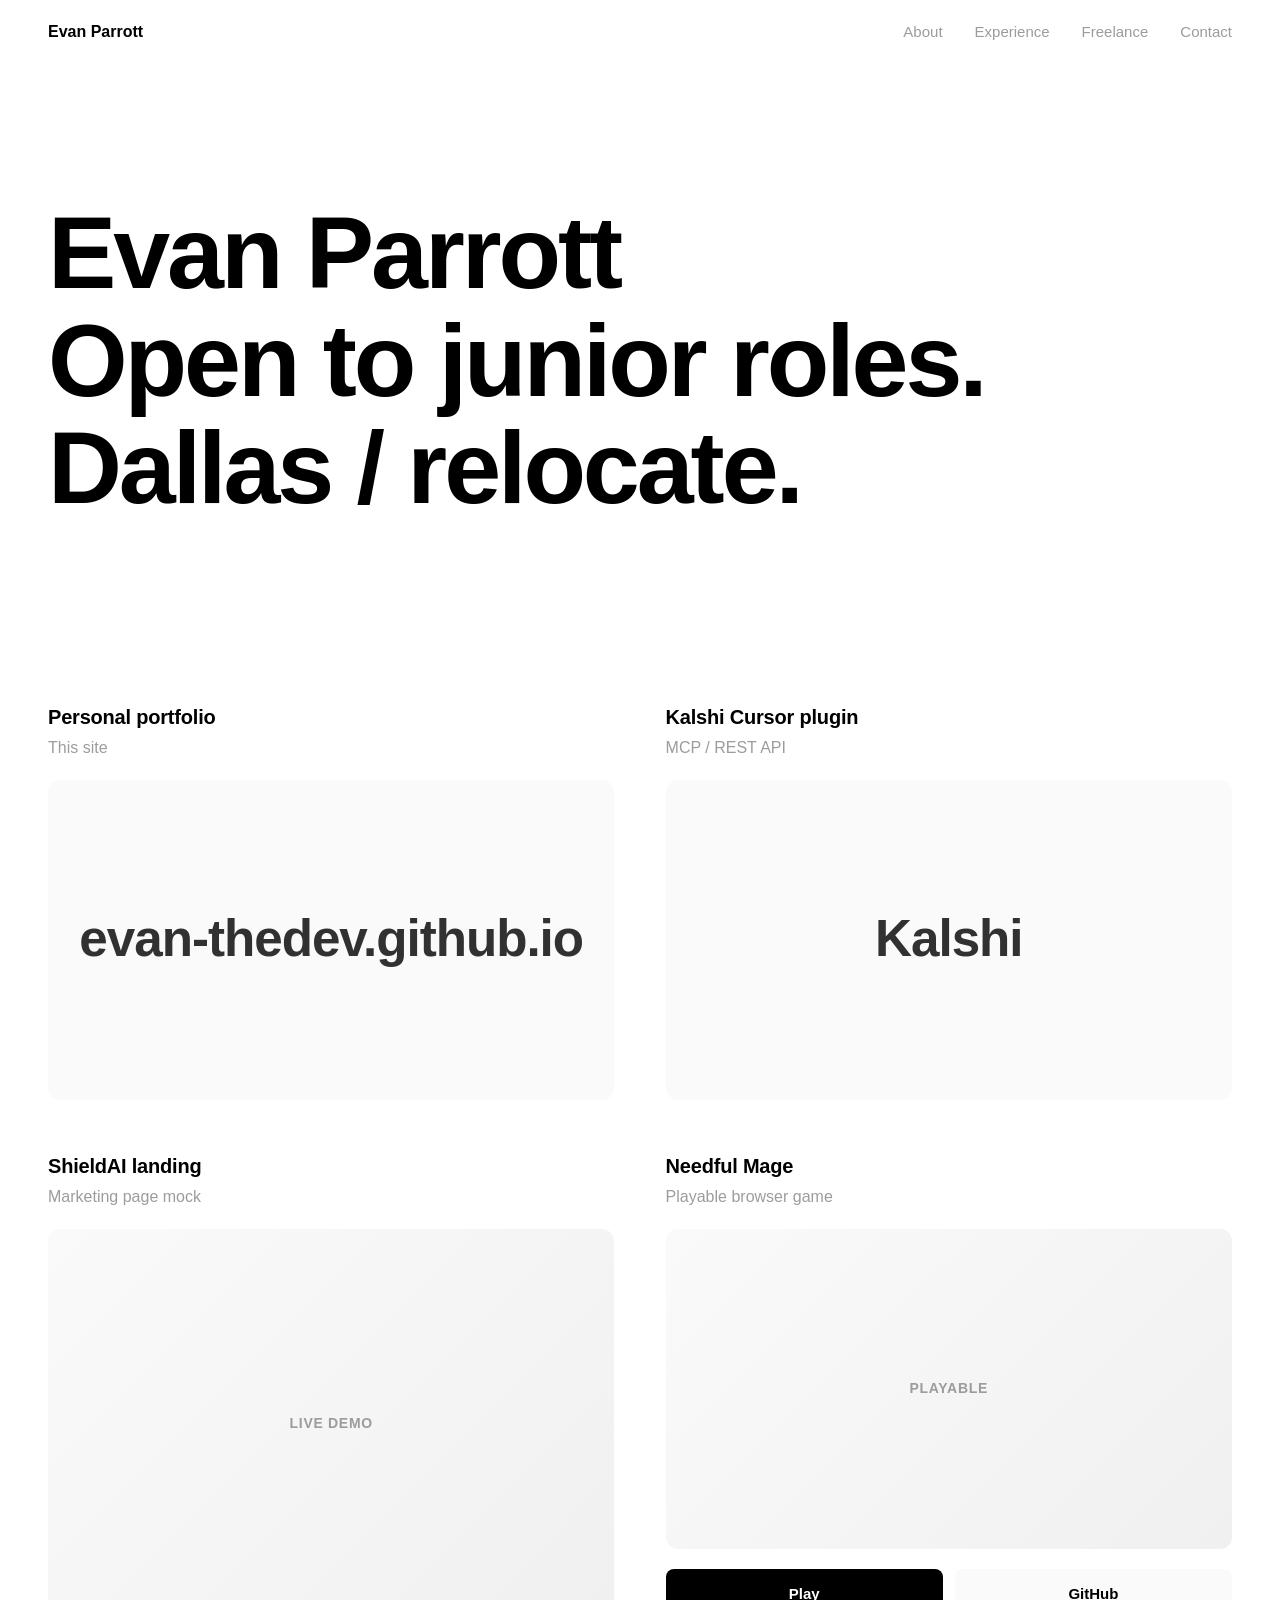
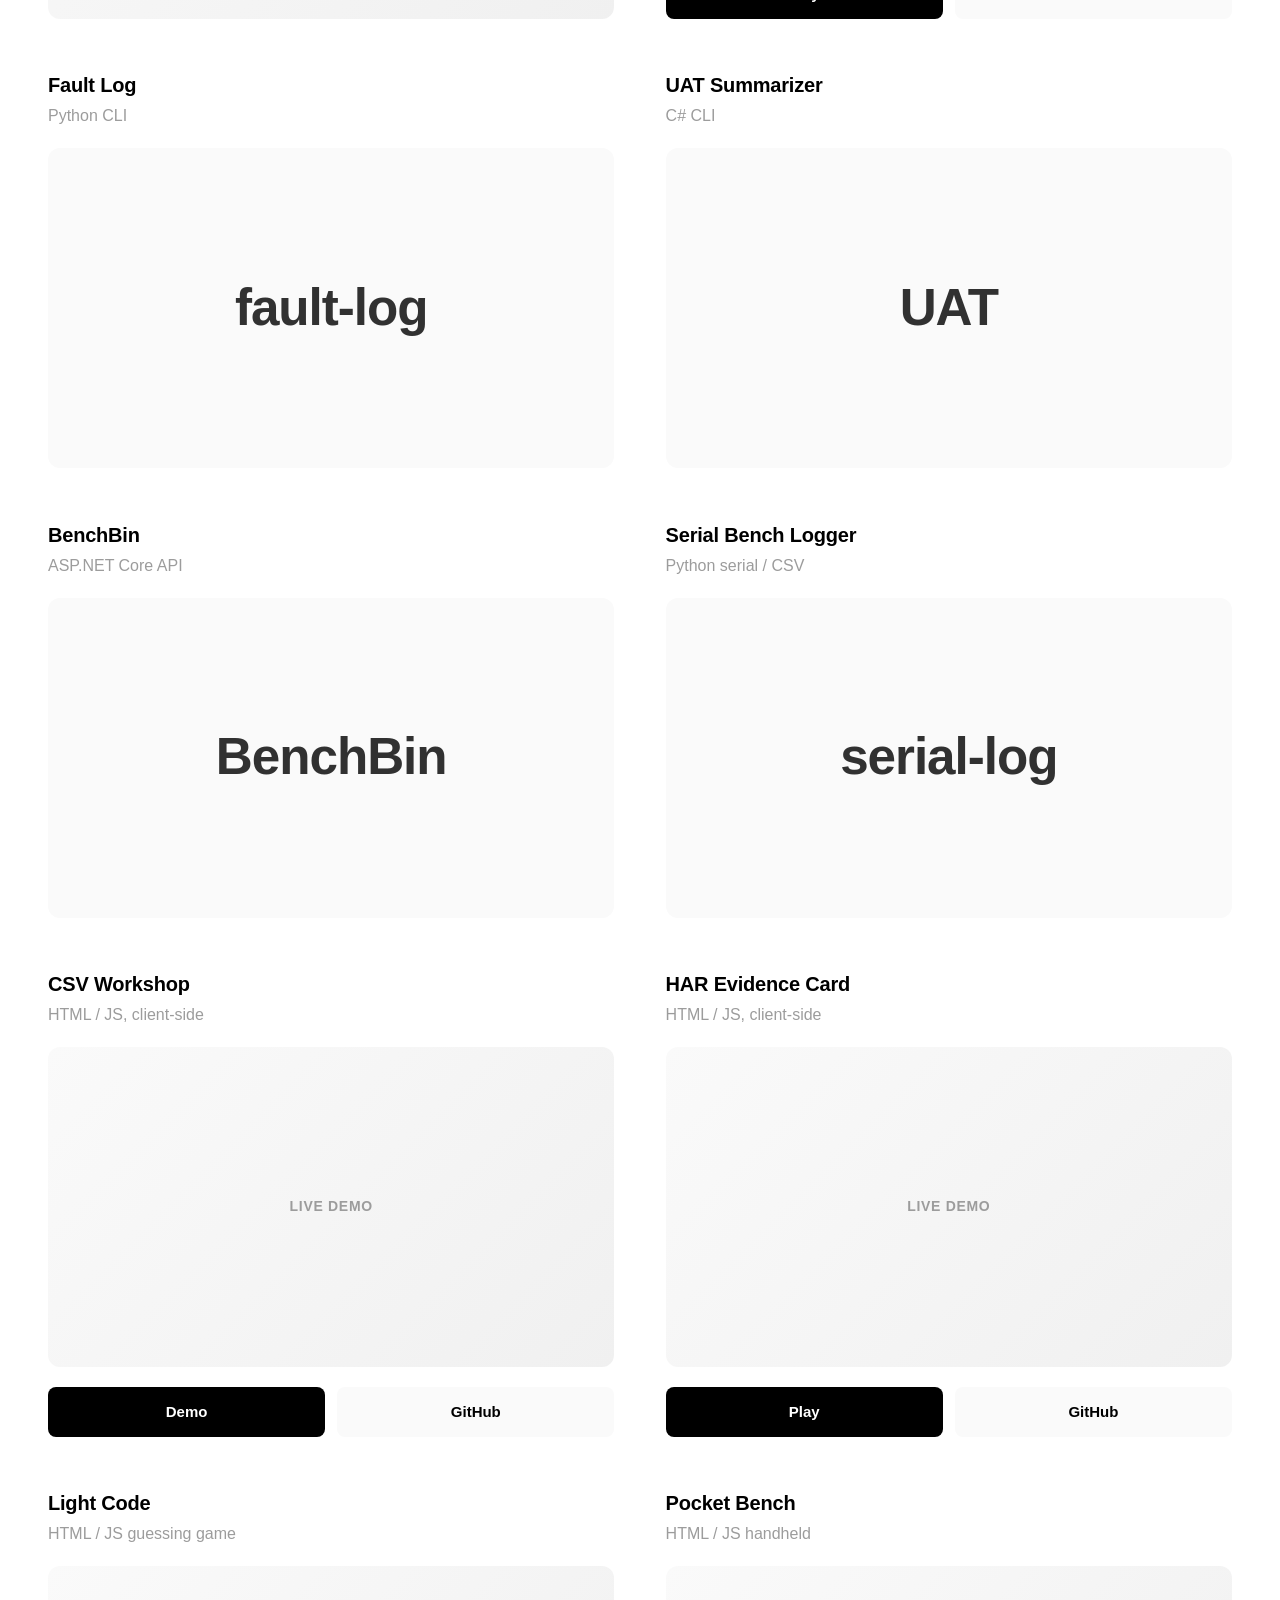
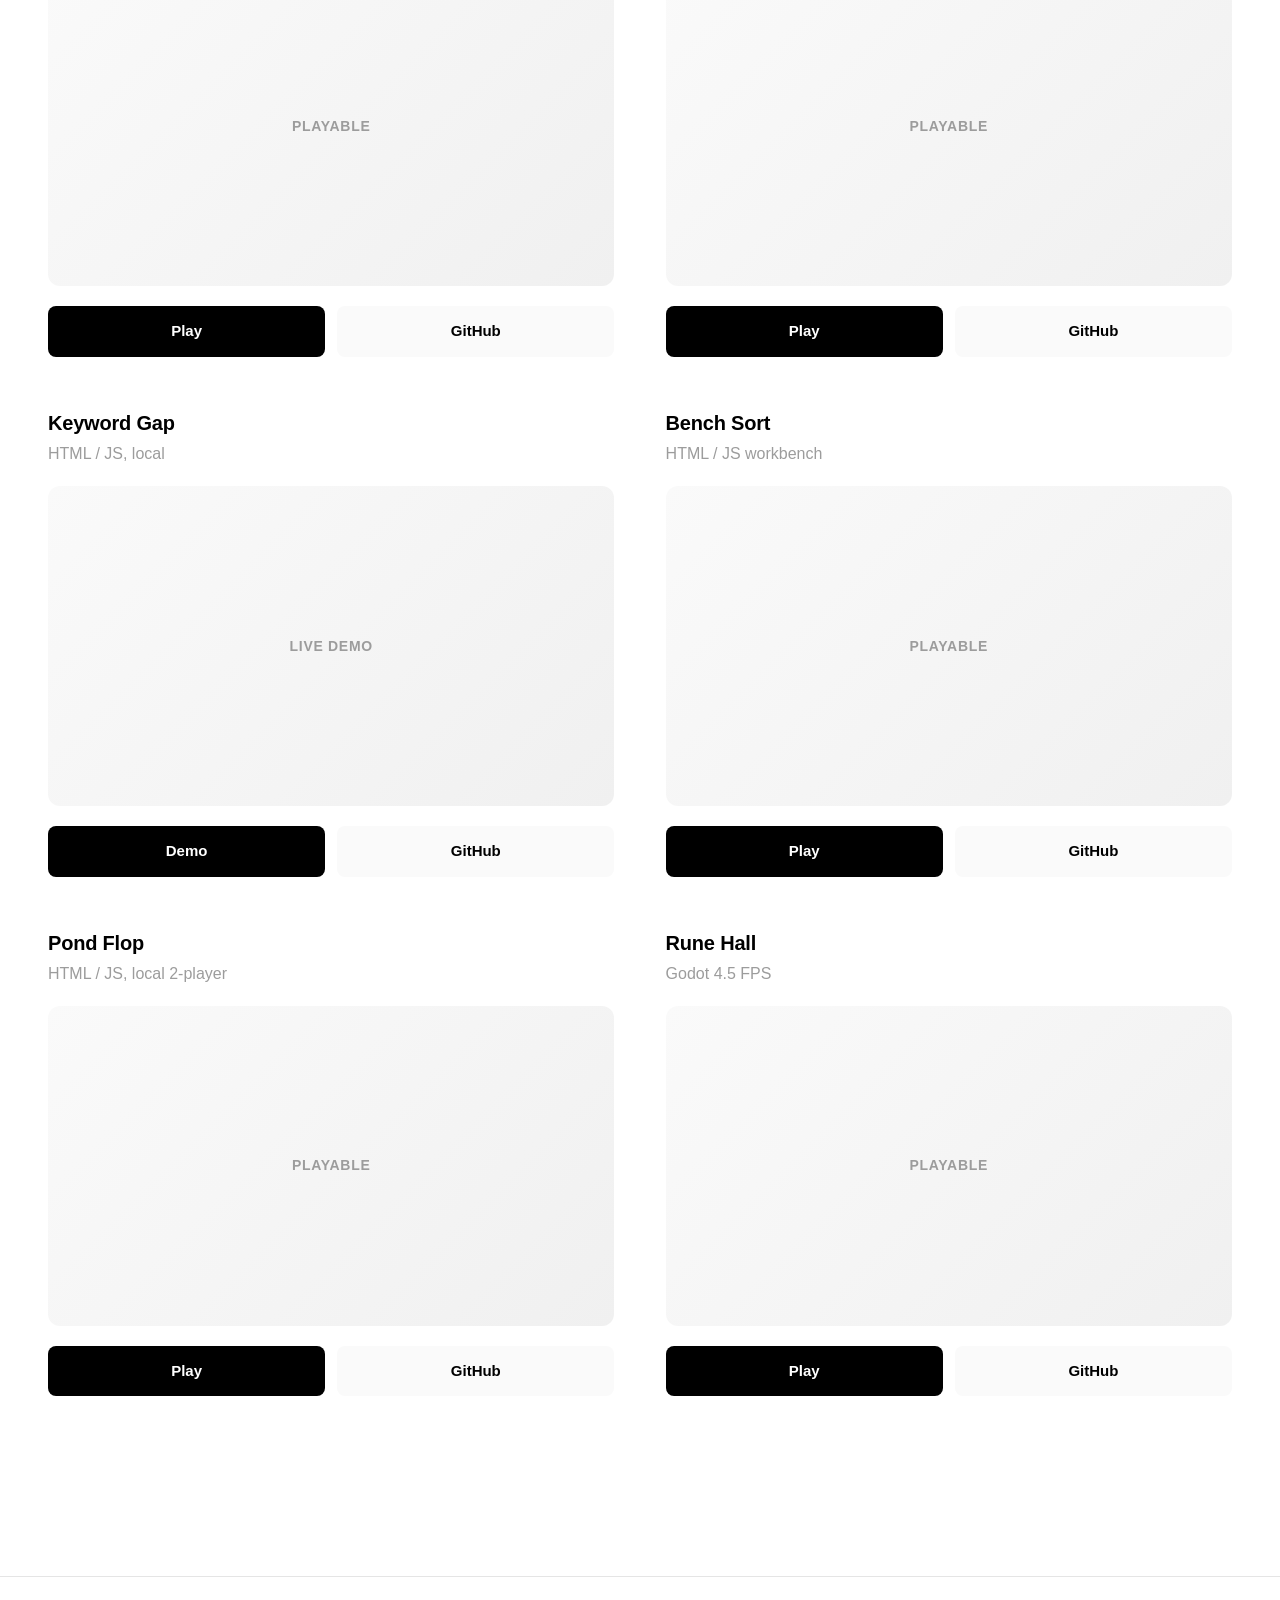
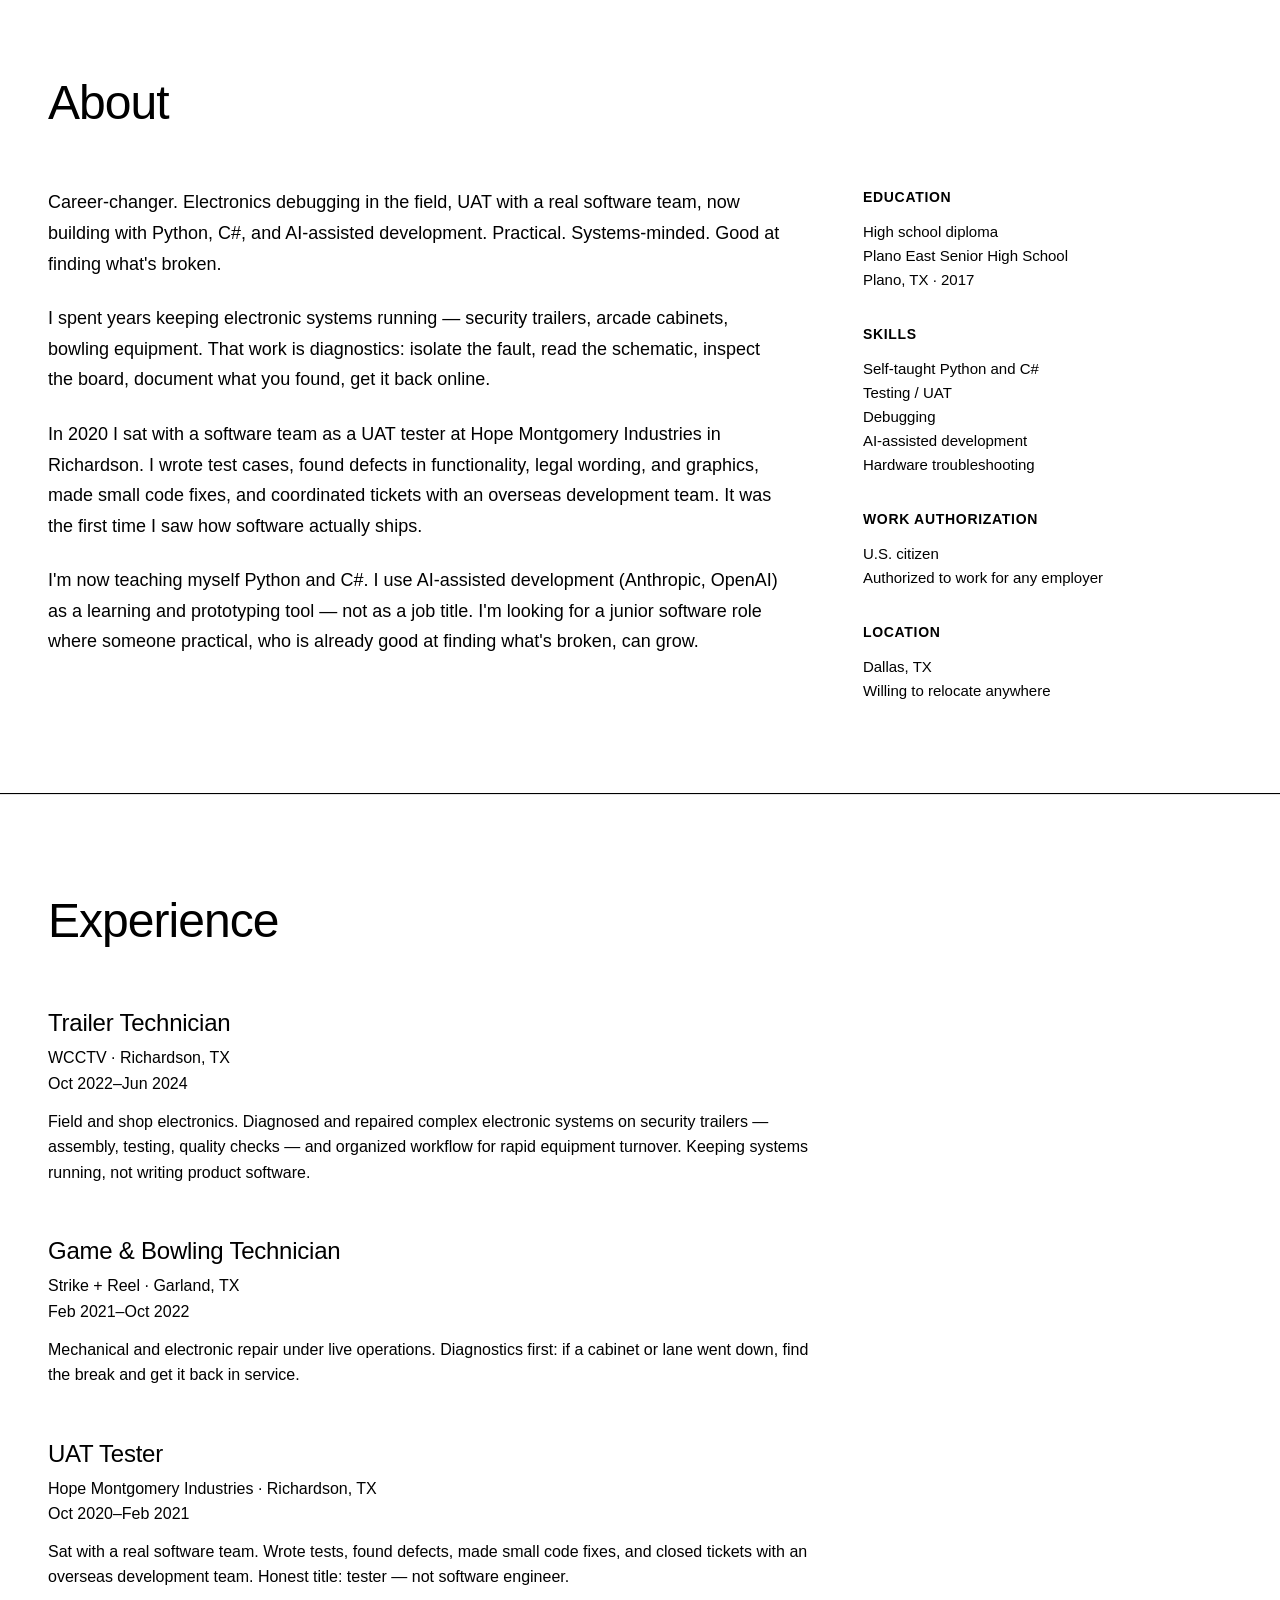
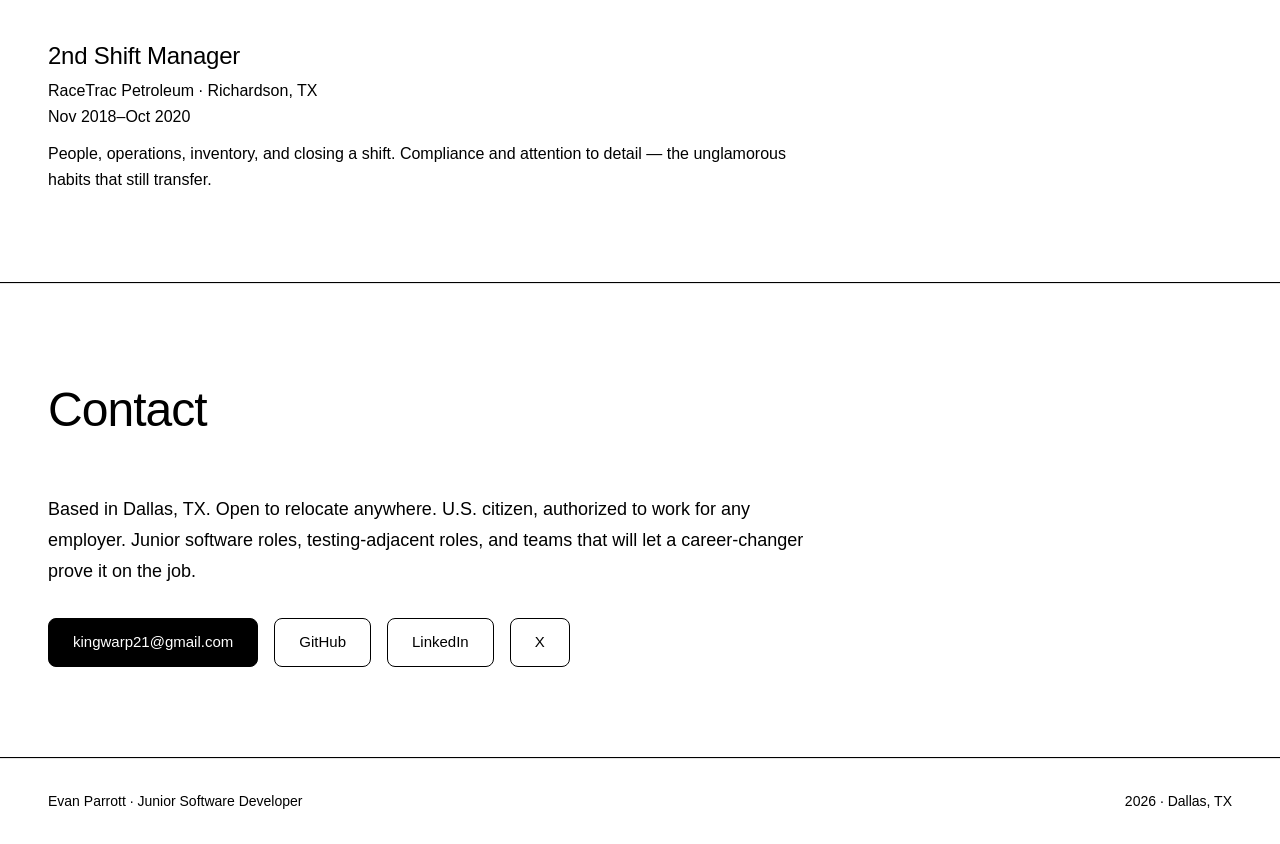
==== commit 415ef746: "Merge pull request #2 from evan-thedev/cursor/add-har-evidence-card-b7f5 Add HAR Evidence Card to po" ====
--- a/index.html
+++ b/index.html
@@ -165,30 +165,6 @@
           </article>
 
           <article class="work-item">
-            <a href="https://github.com/evan-thedev/client-cert-watch" class="work-tile">
-              <div class="work-tile-label">
-                <h3>Client Cert Watch</h3>
-                <p>C# CLI, TLS expiry</p>
-              </div>
-              <div class="work-tile-visual work-tile-typo">
-                <span class="work-typo-text">cert-watch</span>
-              </div>
-            </a>
-          </article>
-
-          <article class="work-item">
-            <a href="https://github.com/evan-thedev/actions-fail-digest" class="work-tile">
-              <div class="work-tile-label">
-                <h3>Actions Fail Digest</h3>
-                <p>Python CLI, GHA logs</p>
-              </div>
-              <div class="work-tile-visual work-tile-typo">
-                <span class="work-typo-text">gha-digest</span>
-              </div>
-            </a>
-          </article>
-
-          <article class="work-item">
             <div class="work-tile">
               <div class="work-tile-label">
                 <h3>CSV Workshop</h3>
@@ -200,6 +176,22 @@
               <div class="work-tile-actions">
                 <a href="https://evan-thedev.github.io/csv-workshop/" class="work-btn work-btn-primary">Demo</a>
                 <a href="https://github.com/evan-thedev/csv-workshop" class="work-btn work-btn-secondary">GitHub</a>
+              </div>
+            </div>
+          </article>
+
+          <article class="work-item">
+            <div class="work-tile">
+              <div class="work-tile-label">
+                <h3>HAR Evidence Card</h3>
+                <p>HTML / JS, client-side</p>
+              </div>
+              <div class="work-tile-visual work-tile-live">
+                <span class="work-live-badge">Live demo</span>
+              </div>
+              <div class="work-tile-actions">
+                <a href="https://evan-thedev.github.io/har-evidence-card/" class="work-btn work-btn-primary">Play</a>
+                <a href="https://github.com/evan-thedev/har-evidence-card" class="work-btn work-btn-secondary">GitHub</a>
               </div>
             </div>
           </article>
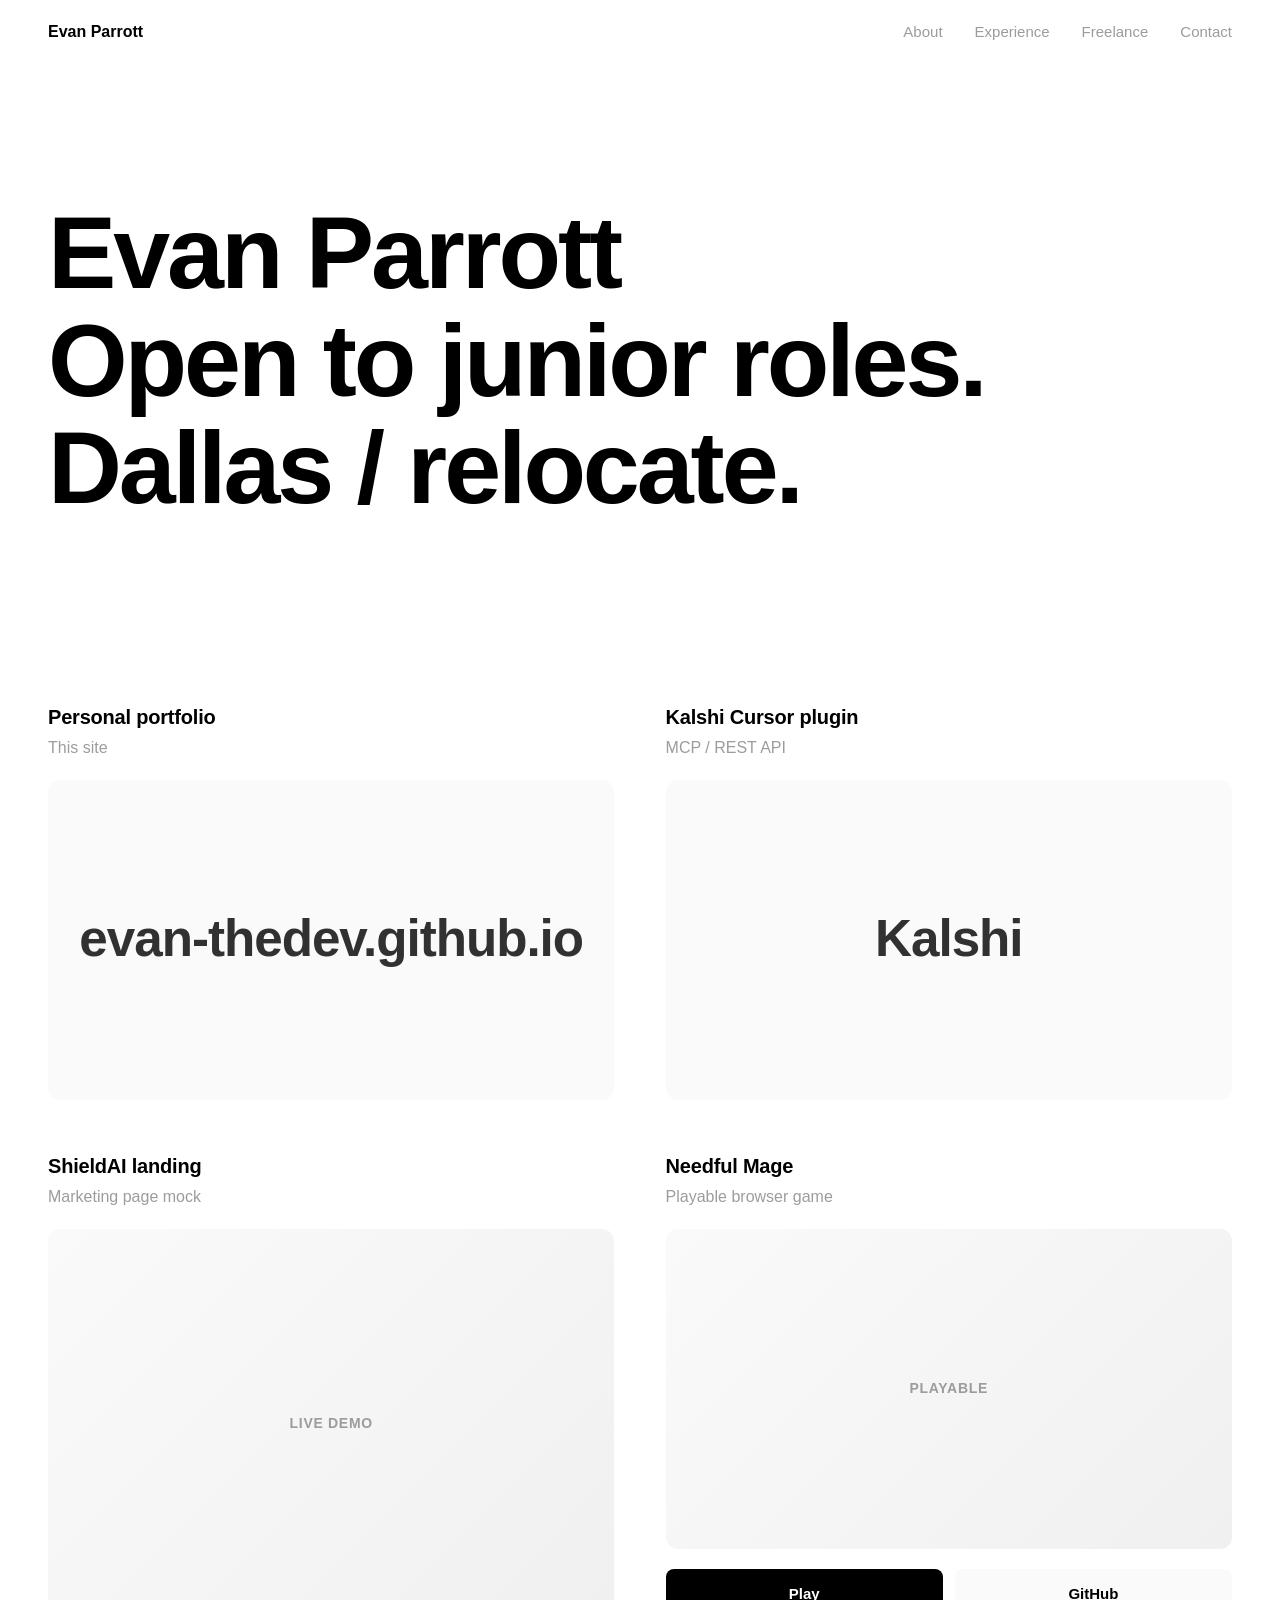
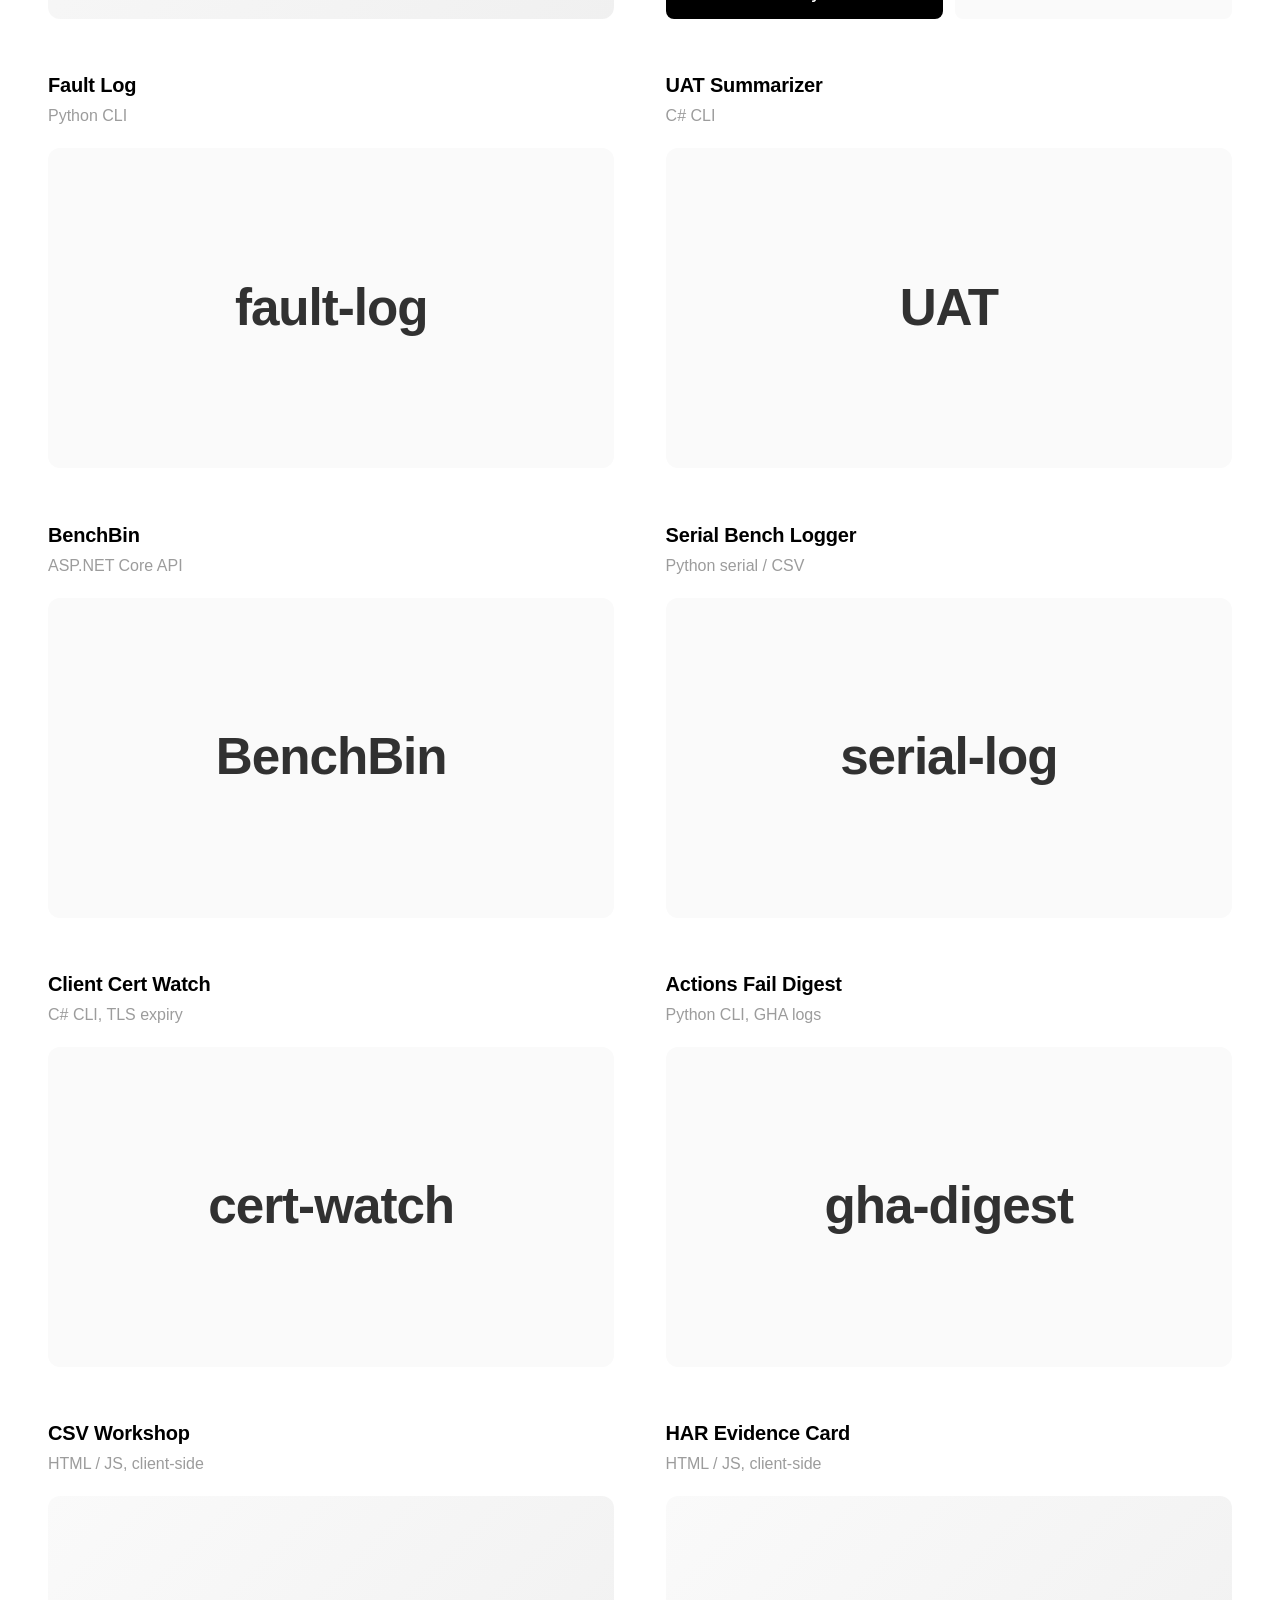
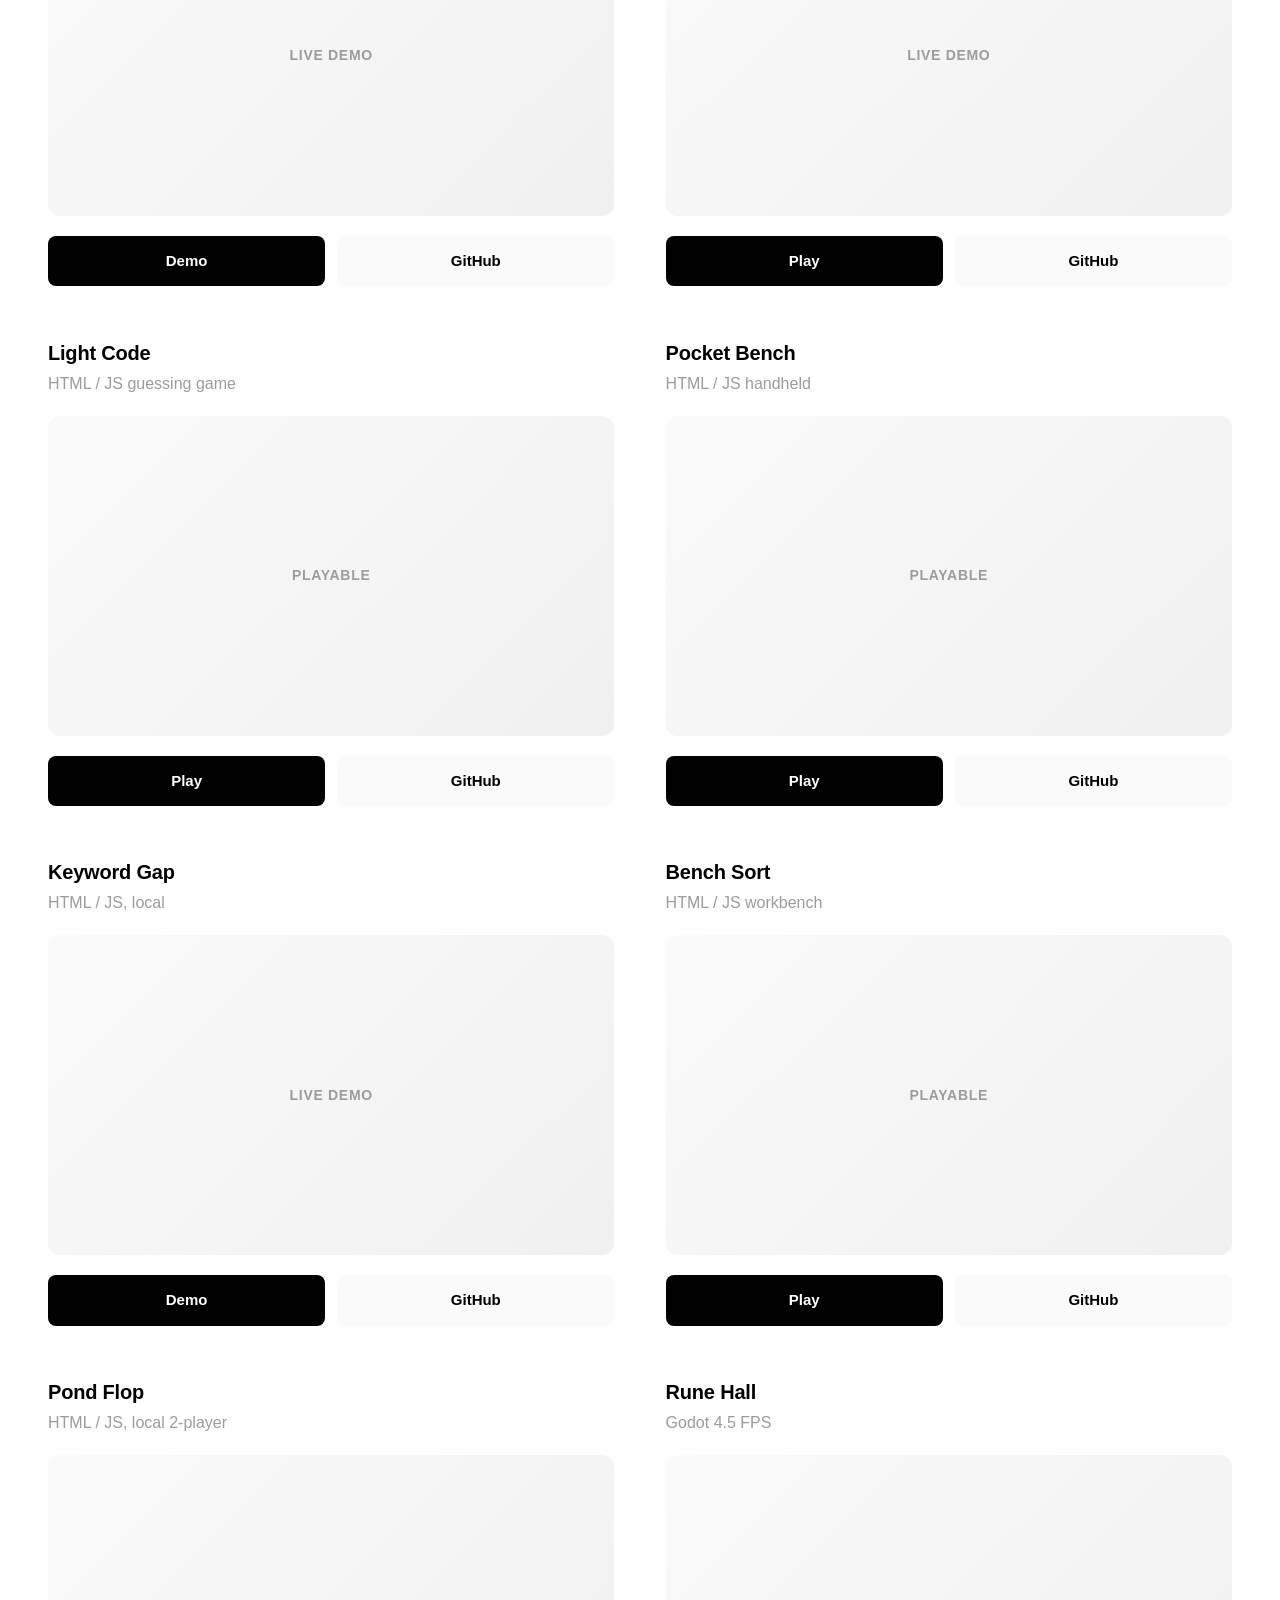
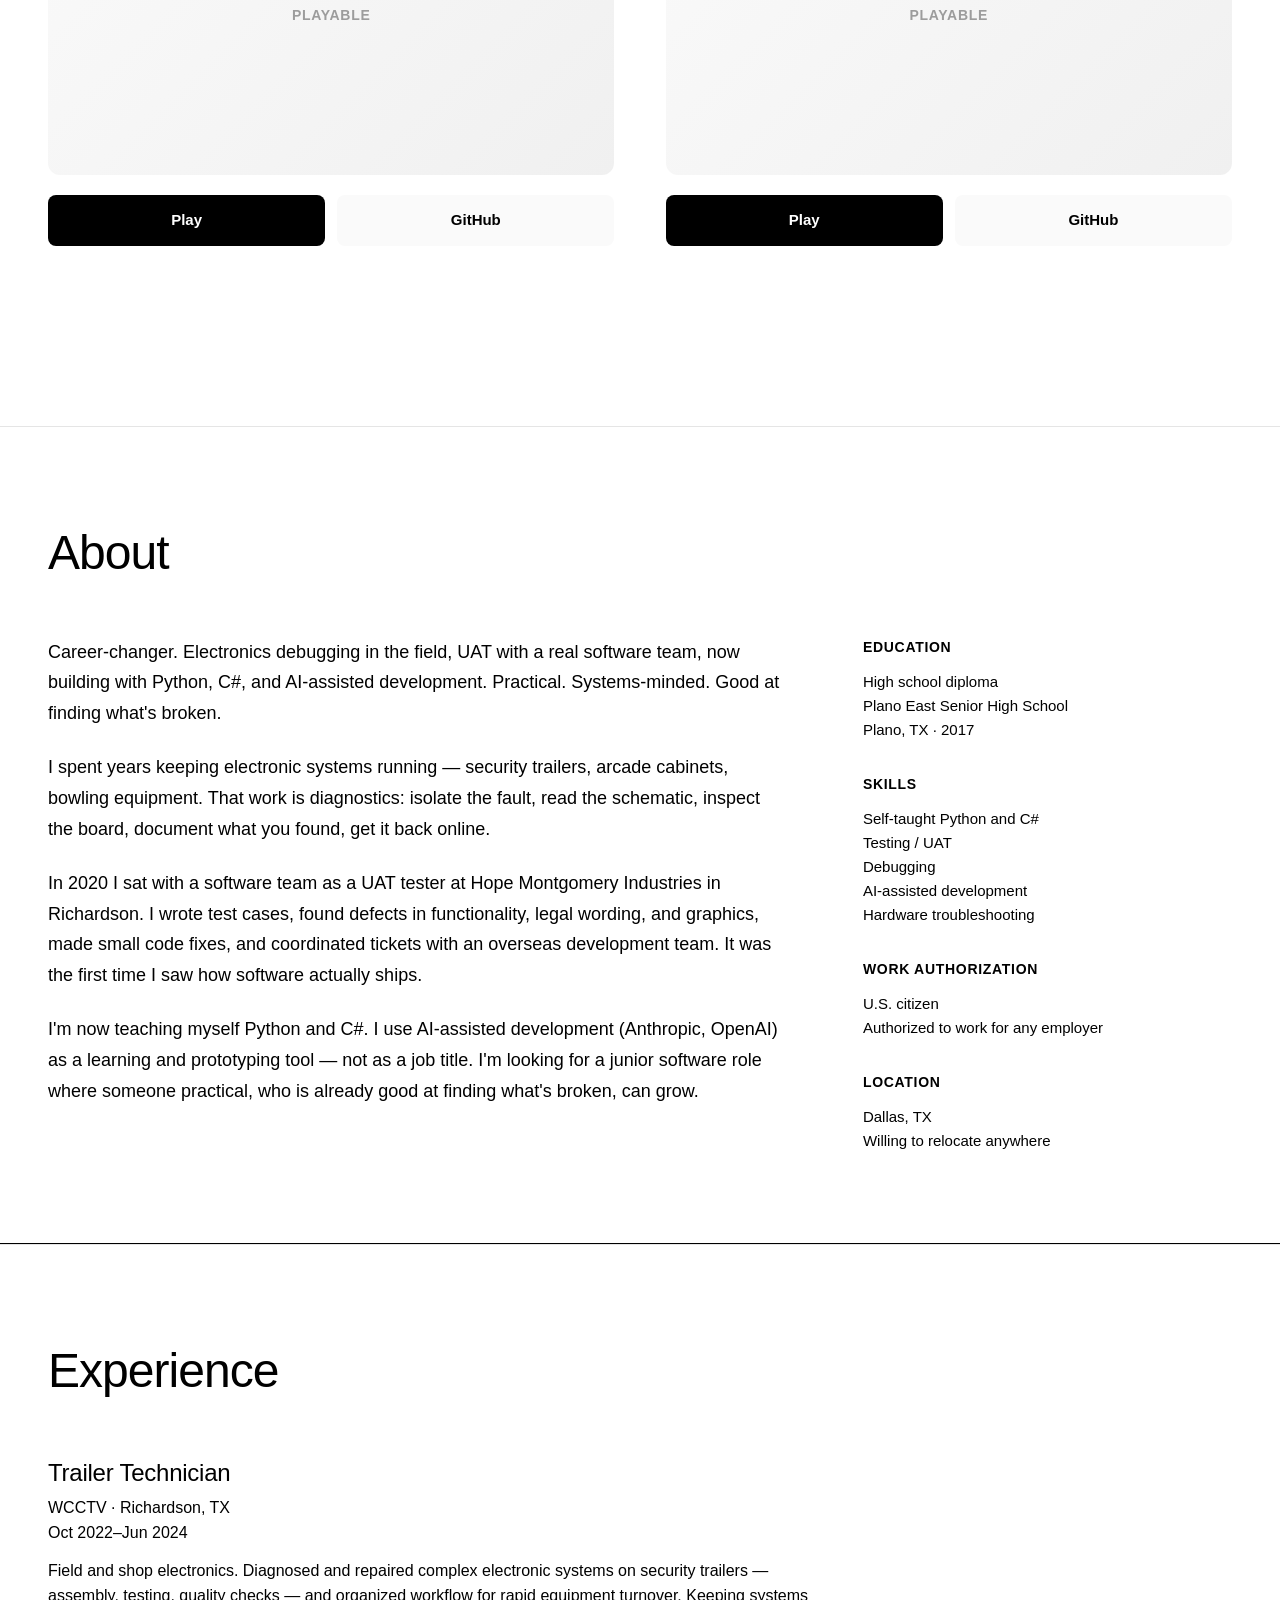
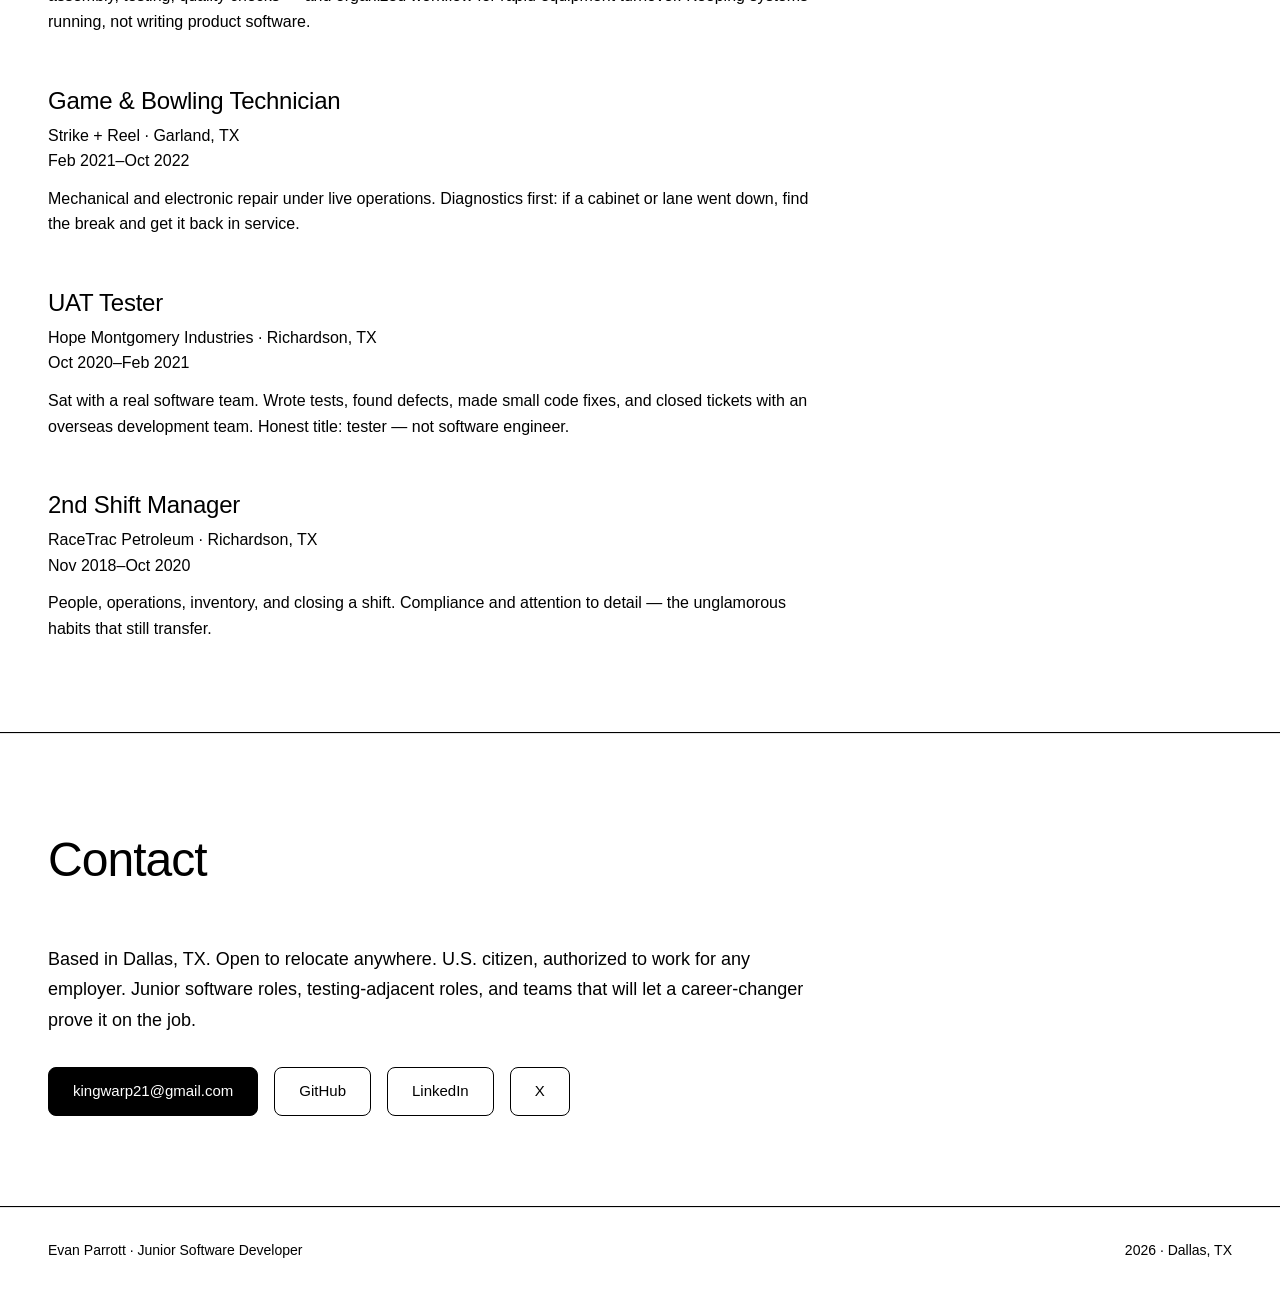
==== commit a2a5ecfd: "Merge pull request #3 from evan-thedev/cursor/add-cli-tools-c8b3 Add Client Cert Watch and Actions F" ====
--- a/index.html
+++ b/index.html
@@ -160,6 +160,30 @@
               </div>
               <div class="work-tile-visual work-tile-typo">
                 <span class="work-typo-text">serial-log</span>
+              </div>
+            </a>
+          </article>
+
+          <article class="work-item">
+            <a href="https://github.com/evan-thedev/client-cert-watch" class="work-tile">
+              <div class="work-tile-label">
+                <h3>Client Cert Watch</h3>
+                <p>C# CLI, TLS expiry</p>
+              </div>
+              <div class="work-tile-visual work-tile-typo">
+                <span class="work-typo-text">cert-watch</span>
+              </div>
+            </a>
+          </article>
+
+          <article class="work-item">
+            <a href="https://github.com/evan-thedev/actions-fail-digest" class="work-tile">
+              <div class="work-tile-label">
+                <h3>Actions Fail Digest</h3>
+                <p>Python CLI, GHA logs</p>
+              </div>
+              <div class="work-tile-visual work-tile-typo">
+                <span class="work-typo-text">gha-digest</span>
               </div>
             </a>
           </article>
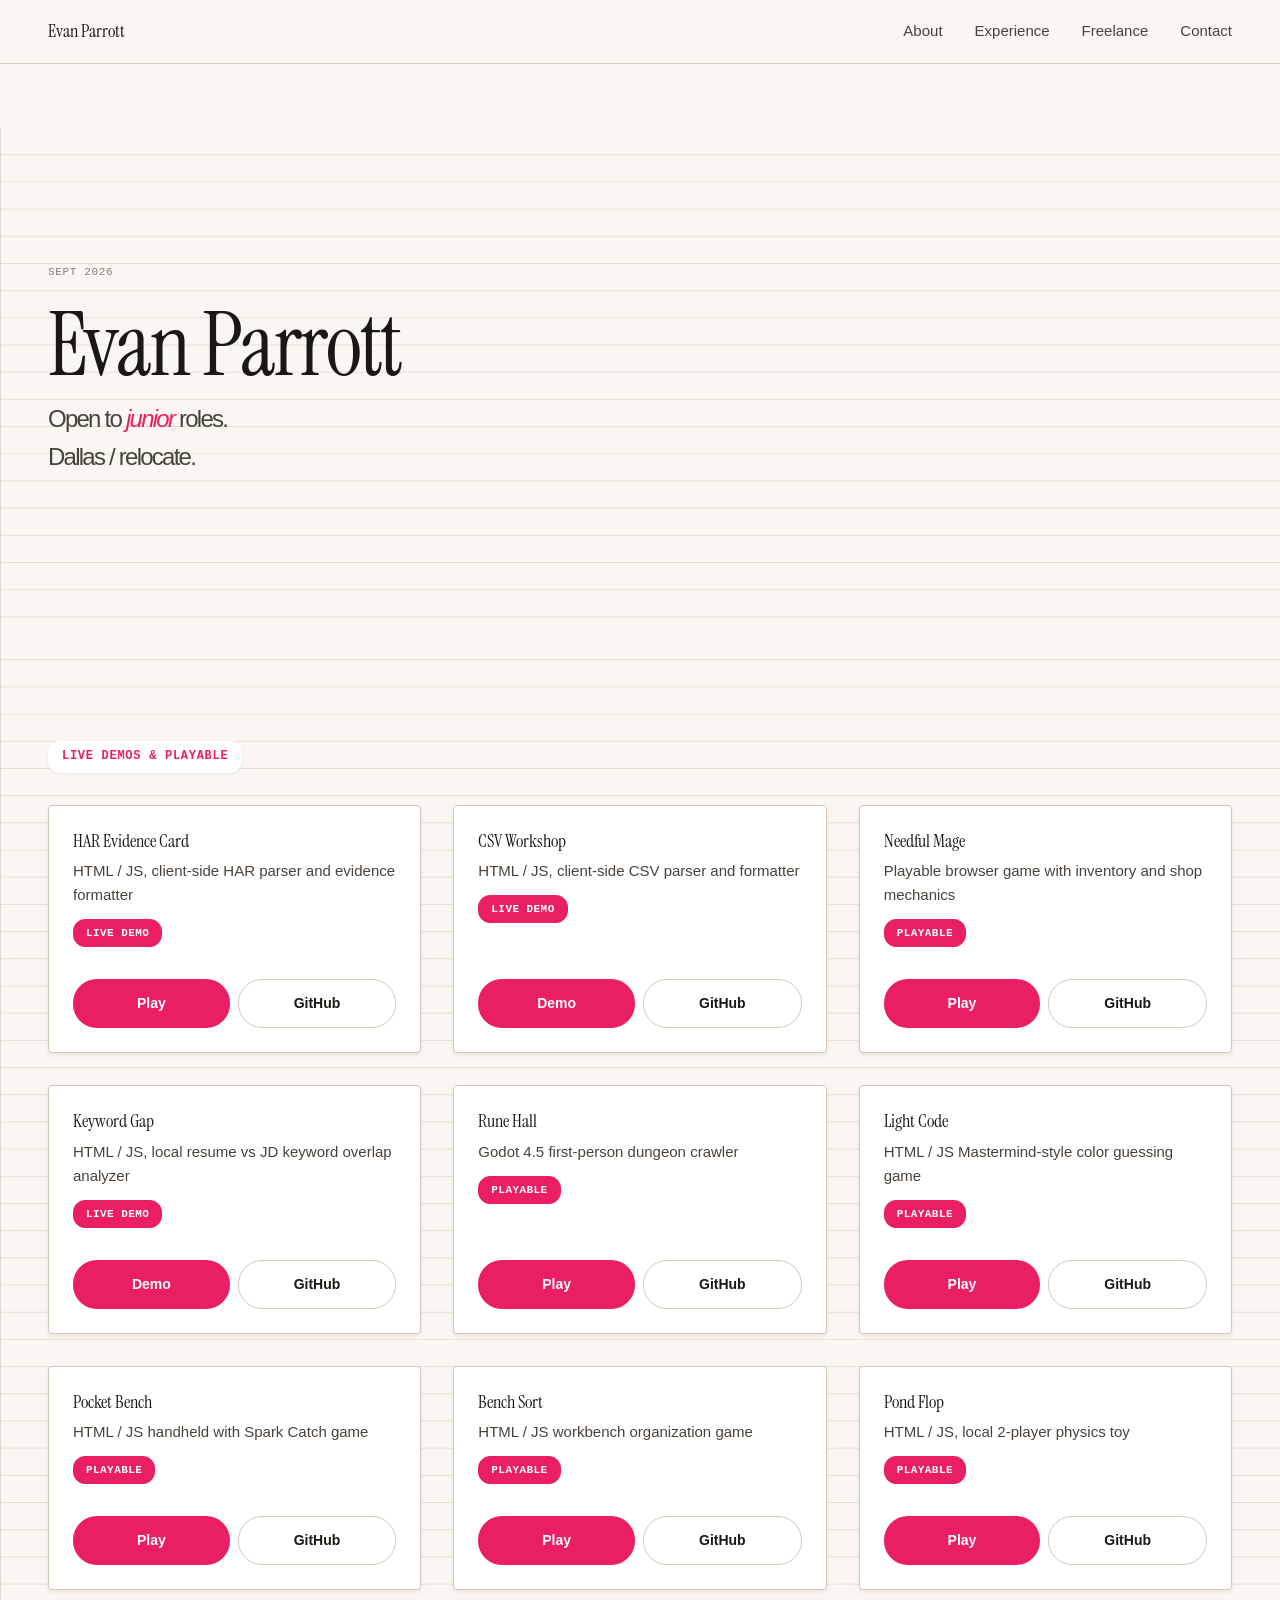
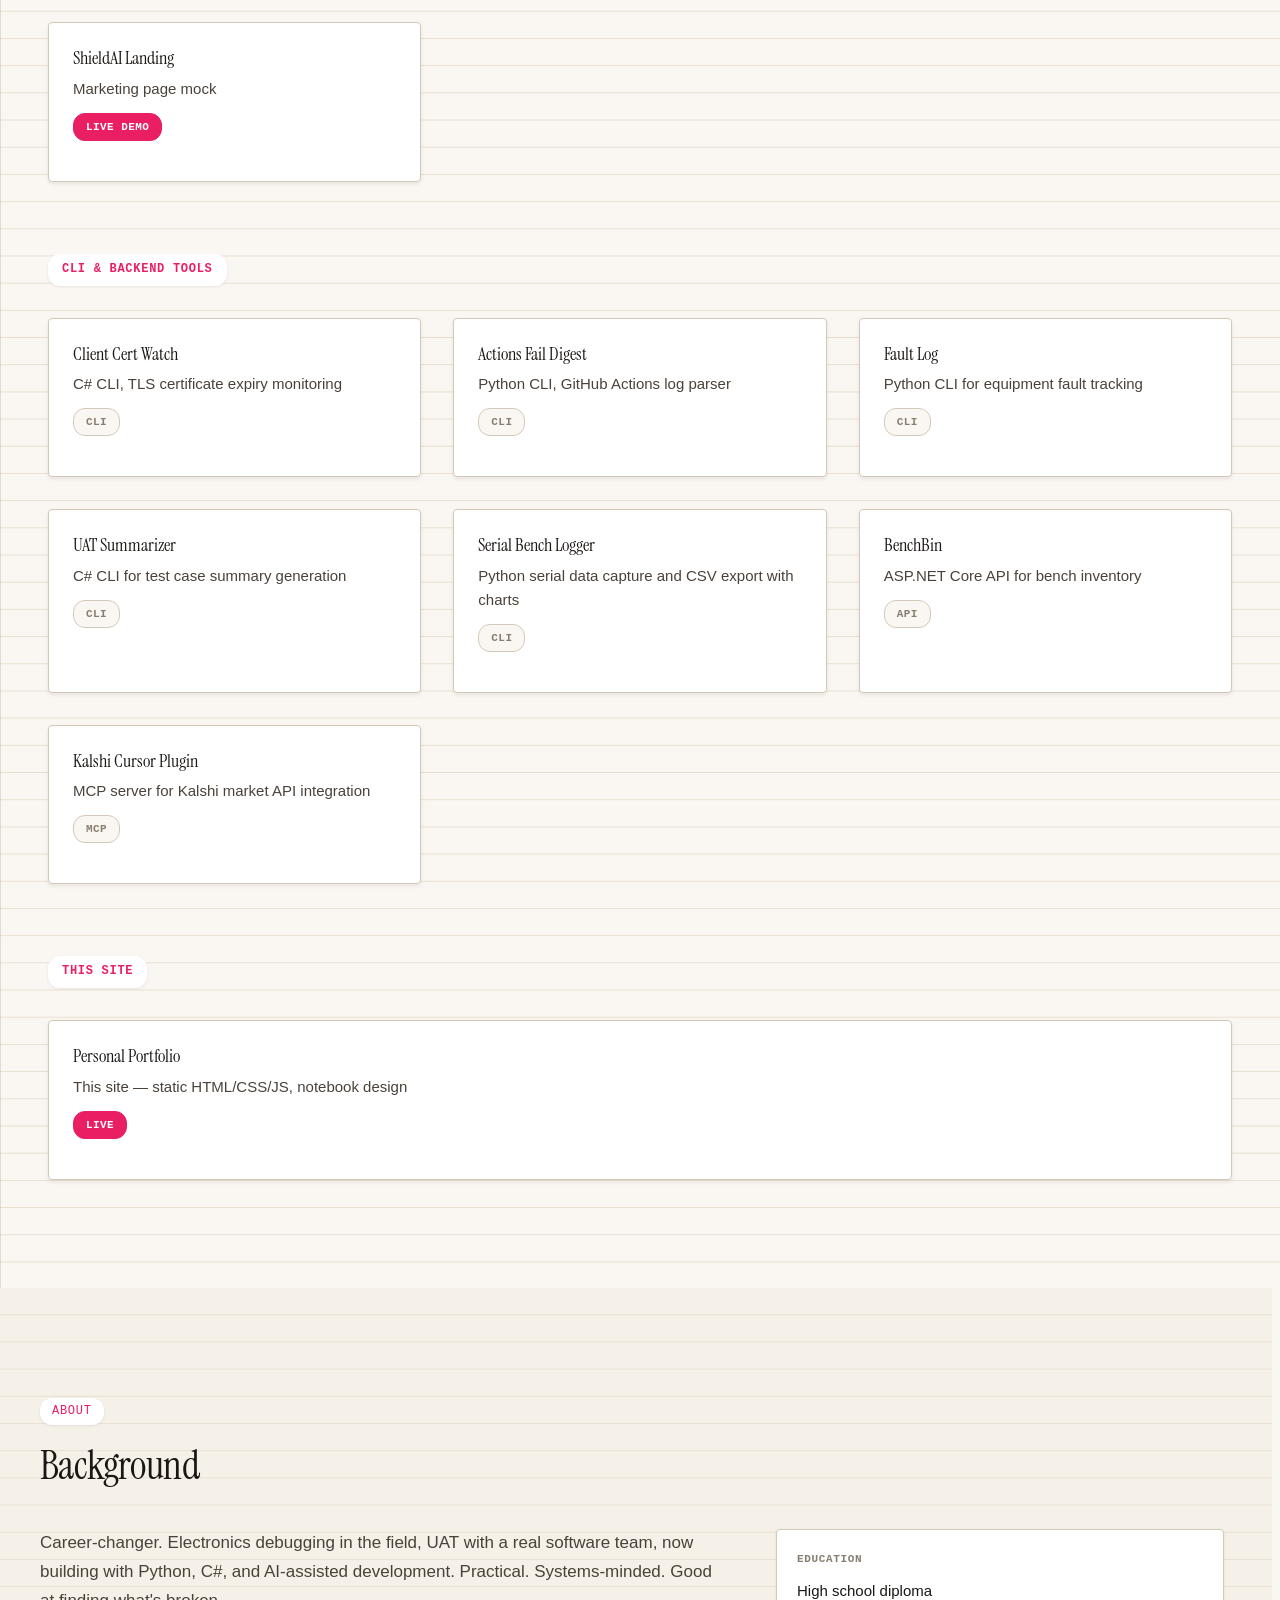
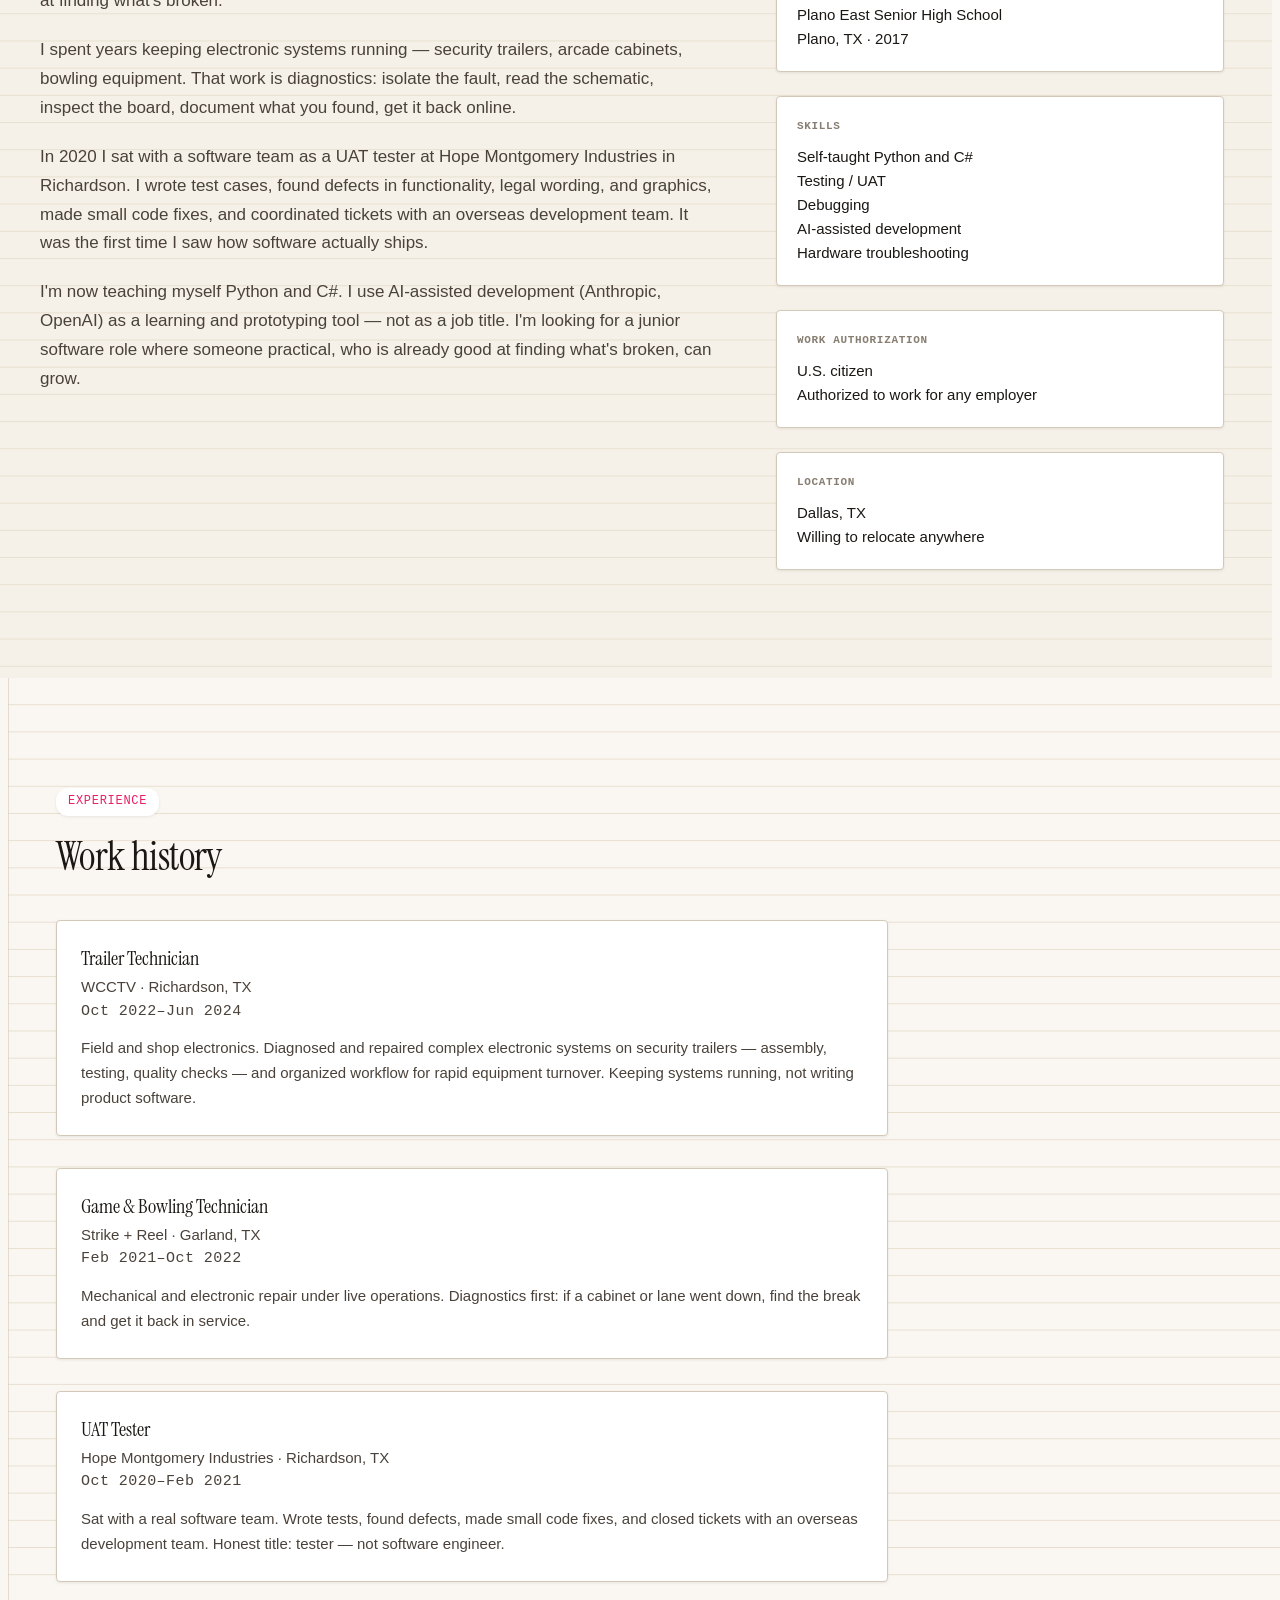
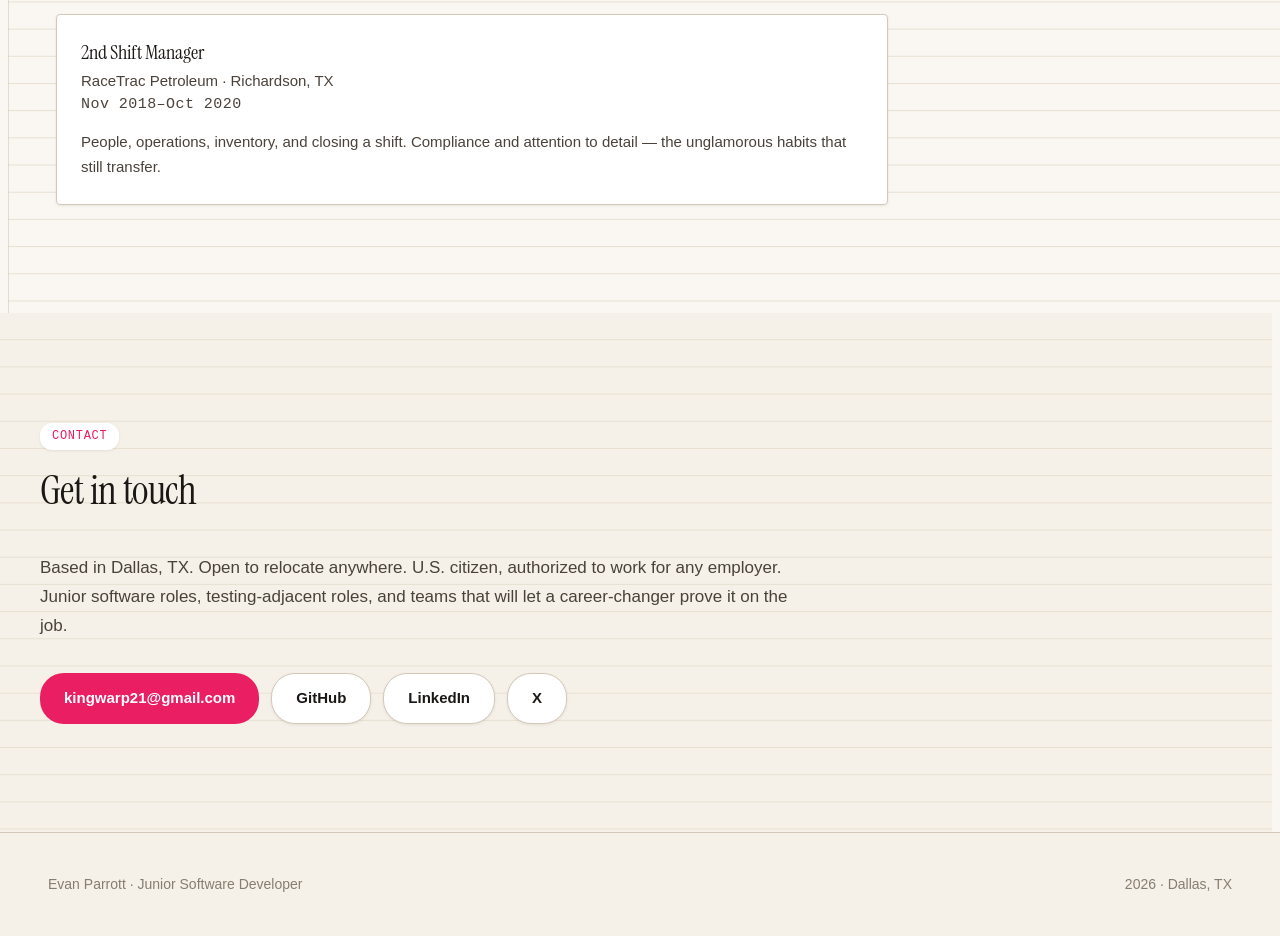
==== commit c4317757: "Redesign landing page: 80s-modern notebook aesthetic Apply Fable 5.1 design system (tokens-first app" ====
--- a/index.html
+++ b/index.html
@@ -51,9 +51,10 @@
   <main id="main">
     <section class="hero" aria-labelledby="hero-name">
       <div class="hero-inner">
+        <div class="hero-date">Sept 2026</div>
         <h1 id="hero-name">
           <span class="hero-line">Evan Parrott</span>
-          <span class="hero-line">Open to junior roles.</span>
+          <span class="hero-line">Open to <span class="hero-accent">junior</span> roles.</span>
           <span class="hero-line">Dallas / relocate.</span>
         </h1>
       </div>
@@ -63,51 +64,49 @@
       <div class="work-inner">
         <h2 id="work-title" class="visually-hidden">Projects</h2>
         
-        <div class="work-grid">
-          <article class="work-item">
-            <a href="https://evan-thedev.github.io/" class="work-tile">
-              <div class="work-tile-label">
-                <h3>Personal portfolio</h3>
-                <p>This site</p>
-              </div>
-              <div class="work-tile-visual work-tile-typo">
-                <span class="work-typo-text">evan-thedev.github.io</span>
-              </div>
-            </a>
-          </article>
-
-          <article class="work-item">
-            <a href="https://github.com/evan-thedev/kalshi" class="work-tile">
-              <div class="work-tile-label">
-                <h3>Kalshi Cursor plugin</h3>
-                <p>MCP / REST API</p>
-              </div>
-              <div class="work-tile-visual work-tile-typo">
-                <span class="work-typo-text">Kalshi</span>
-              </div>
-            </a>
-          </article>
-
-          <article class="work-item">
-            <a href="https://shieldai-landing.vercel.app" class="work-tile">
-              <div class="work-tile-label">
-                <h3>ShieldAI landing</h3>
-                <p>Marketing page mock</p>
-              </div>
-              <div class="work-tile-visual work-tile-live">
-                <span class="work-live-badge">Live demo</span>
-              </div>
-            </a>
-          </article>
-
-          <article class="work-item">
-            <div class="work-tile">
-              <div class="work-tile-label">
+        <div class="work-category">
+          <h3 class="work-category-title">Live Demos & Playable</h3>
+          <div class="work-grid">
+          <article class="work-item">
+            <div class="work-tile">
+              <div class="work-tile-header">
+                <h3>HAR Evidence Card</h3>
+                <p class="work-tile-description">HTML / JS, client-side HAR parser and evidence formatter</p>
+              </div>
+              <div class="work-tile-badges">
+                <span class="work-badge work-badge-live">Live Demo</span>
+              </div>
+              <div class="work-tile-actions">
+                <a href="https://evan-thedev.github.io/har-evidence-card/" class="work-btn work-btn-primary">Play</a>
+                <a href="https://github.com/evan-thedev/har-evidence-card" class="work-btn work-btn-secondary">GitHub</a>
+              </div>
+            </div>
+          </article>
+
+          <article class="work-item">
+            <div class="work-tile">
+              <div class="work-tile-header">
+                <h3>CSV Workshop</h3>
+                <p class="work-tile-description">HTML / JS, client-side CSV parser and formatter</p>
+              </div>
+              <div class="work-tile-badges">
+                <span class="work-badge work-badge-live">Live Demo</span>
+              </div>
+              <div class="work-tile-actions">
+                <a href="https://evan-thedev.github.io/csv-workshop/" class="work-btn work-btn-primary">Demo</a>
+                <a href="https://github.com/evan-thedev/csv-workshop" class="work-btn work-btn-secondary">GitHub</a>
+              </div>
+            </div>
+          </article>
+
+          <article class="work-item">
+            <div class="work-tile">
+              <div class="work-tile-header">
                 <h3>Needful Mage</h3>
-                <p>Playable browser game</p>
-              </div>
-              <div class="work-tile-visual work-tile-live">
-                <span class="work-live-badge">Playable</span>
+                <p class="work-tile-description">Playable browser game with inventory and shop mechanics</p>
+              </div>
+              <div class="work-tile-badges">
+                <span class="work-badge work-badge-live">Playable</span>
               </div>
               <div class="work-tile-actions">
                 <a href="https://evan-thedev.github.io/needful-mage/" class="work-btn work-btn-primary">Play</a>
@@ -117,117 +116,45 @@
           </article>
 
           <article class="work-item">
-            <a href="https://github.com/evan-thedev/fault-log" class="work-tile">
-              <div class="work-tile-label">
-                <h3>Fault Log</h3>
-                <p>Python CLI</p>
-              </div>
-              <div class="work-tile-visual work-tile-typo">
-                <span class="work-typo-text">fault-log</span>
-              </div>
-            </a>
-          </article>
-
-          <article class="work-item">
-            <a href="https://github.com/evan-thedev/uat-summarizer" class="work-tile">
-              <div class="work-tile-label">
-                <h3>UAT Summarizer</h3>
-                <p>C# CLI</p>
-              </div>
-              <div class="work-tile-visual work-tile-typo">
-                <span class="work-typo-text">UAT</span>
-              </div>
-            </a>
-          </article>
-
-          <article class="work-item">
-            <a href="https://github.com/evan-thedev/benchbin" class="work-tile">
-              <div class="work-tile-label">
-                <h3>BenchBin</h3>
-                <p>ASP.NET Core API</p>
-              </div>
-              <div class="work-tile-visual work-tile-typo">
-                <span class="work-typo-text">BenchBin</span>
-              </div>
-            </a>
-          </article>
-
-          <article class="work-item">
-            <a href="https://github.com/evan-thedev/serial-bench-logger" class="work-tile">
-              <div class="work-tile-label">
-                <h3>Serial Bench Logger</h3>
-                <p>Python serial / CSV</p>
-              </div>
-              <div class="work-tile-visual work-tile-typo">
-                <span class="work-typo-text">serial-log</span>
-              </div>
-            </a>
-          </article>
-
-          <article class="work-item">
-            <a href="https://github.com/evan-thedev/client-cert-watch" class="work-tile">
-              <div class="work-tile-label">
-                <h3>Client Cert Watch</h3>
-                <p>C# CLI, TLS expiry</p>
-              </div>
-              <div class="work-tile-visual work-tile-typo">
-                <span class="work-typo-text">cert-watch</span>
-              </div>
-            </a>
-          </article>
-
-          <article class="work-item">
-            <a href="https://github.com/evan-thedev/actions-fail-digest" class="work-tile">
-              <div class="work-tile-label">
-                <h3>Actions Fail Digest</h3>
-                <p>Python CLI, GHA logs</p>
-              </div>
-              <div class="work-tile-visual work-tile-typo">
-                <span class="work-typo-text">gha-digest</span>
-              </div>
-            </a>
-          </article>
-
-          <article class="work-item">
-            <div class="work-tile">
-              <div class="work-tile-label">
-                <h3>CSV Workshop</h3>
-                <p>HTML / JS, client-side</p>
-              </div>
-              <div class="work-tile-visual work-tile-live">
-                <span class="work-live-badge">Live demo</span>
-              </div>
-              <div class="work-tile-actions">
-                <a href="https://evan-thedev.github.io/csv-workshop/" class="work-btn work-btn-primary">Demo</a>
-                <a href="https://github.com/evan-thedev/csv-workshop" class="work-btn work-btn-secondary">GitHub</a>
-              </div>
-            </div>
-          </article>
-
-          <article class="work-item">
-            <div class="work-tile">
-              <div class="work-tile-label">
-                <h3>HAR Evidence Card</h3>
-                <p>HTML / JS, client-side</p>
-              </div>
-              <div class="work-tile-visual work-tile-live">
-                <span class="work-live-badge">Live demo</span>
-              </div>
-              <div class="work-tile-actions">
-                <a href="https://evan-thedev.github.io/har-evidence-card/" class="work-btn work-btn-primary">Play</a>
-                <a href="https://github.com/evan-thedev/har-evidence-card" class="work-btn work-btn-secondary">GitHub</a>
-              </div>
-            </div>
-          </article>
-
-          <article class="work-item">
-            <div class="work-tile">
-              <div class="work-tile-label">
+            <div class="work-tile">
+              <div class="work-tile-header">
+                <h3>Keyword Gap</h3>
+                <p class="work-tile-description">HTML / JS, local resume vs JD keyword overlap analyzer</p>
+              </div>
+              <div class="work-tile-badges">
+                <span class="work-badge work-badge-live">Live Demo</span>
+              </div>
+              <div class="work-tile-actions">
+                <a href="https://evan-thedev.github.io/keyword-gap/" class="work-btn work-btn-primary">Demo</a>
+                <a href="https://github.com/evan-thedev/keyword-gap" class="work-btn work-btn-secondary">GitHub</a>
+              </div>
+            </div>
+          </article>
+
+          <article class="work-item">
+            <div class="work-tile">
+              <div class="work-tile-header">
+                <h3>Rune Hall</h3>
+                <p class="work-tile-description">Godot 4.5 first-person dungeon crawler</p>
+              </div>
+              <div class="work-tile-badges">
+                <span class="work-badge work-badge-live">Playable</span>
+              </div>
+              <div class="work-tile-actions">
+                <a href="https://evan-thedev.github.io/rune-hall/" class="work-btn work-btn-primary">Play</a>
+                <a href="https://github.com/evan-thedev/rune-hall" class="work-btn work-btn-secondary">GitHub</a>
+              </div>
+            </div>
+          </article>
+
+          <article class="work-item">
+            <div class="work-tile">
+              <div class="work-tile-header">
                 <h3>Light Code</h3>
-                <p>HTML / JS guessing game</p>
-              </div>
-              <div class="work-tile-visual work-tile-live">
-                <span class="work-live-badge">Playable</span>
+                <p class="work-tile-description">HTML / JS Mastermind-style color guessing game</p>
+              </div>
+              <div class="work-tile-badges">
+                <span class="work-badge work-badge-live">Playable</span>
               </div>
               <div class="work-tile-actions">
                 <a href="https://evan-thedev.github.io/light-code/" class="work-btn work-btn-primary">Play</a>
@@ -238,12 +165,12 @@
 
           <article class="work-item">
             <div class="work-tile">
-              <div class="work-tile-label">
+              <div class="work-tile-header">
                 <h3>Pocket Bench</h3>
-                <p>HTML / JS handheld</p>
-              </div>
-              <div class="work-tile-visual work-tile-live">
-                <span class="work-live-badge">Playable</span>
+                <p class="work-tile-description">HTML / JS handheld with Spark Catch game</p>
+              </div>
+              <div class="work-tile-badges">
+                <span class="work-badge work-badge-live">Playable</span>
               </div>
               <div class="work-tile-actions">
                 <a href="https://evan-thedev.github.io/pocket-bench/" class="work-btn work-btn-primary">Play</a>
@@ -254,28 +181,12 @@
 
           <article class="work-item">
             <div class="work-tile">
-              <div class="work-tile-label">
-                <h3>Keyword Gap</h3>
-                <p>HTML / JS, local</p>
-              </div>
-              <div class="work-tile-visual work-tile-live">
-                <span class="work-live-badge">Live demo</span>
-              </div>
-              <div class="work-tile-actions">
-                <a href="https://evan-thedev.github.io/keyword-gap/" class="work-btn work-btn-primary">Demo</a>
-                <a href="https://github.com/evan-thedev/keyword-gap" class="work-btn work-btn-secondary">GitHub</a>
-              </div>
-            </div>
-          </article>
-
-          <article class="work-item">
-            <div class="work-tile">
-              <div class="work-tile-label">
+              <div class="work-tile-header">
                 <h3>Bench Sort</h3>
-                <p>HTML / JS workbench</p>
-              </div>
-              <div class="work-tile-visual work-tile-live">
-                <span class="work-live-badge">Playable</span>
+                <p class="work-tile-description">HTML / JS workbench organization game</p>
+              </div>
+              <div class="work-tile-badges">
+                <span class="work-badge work-badge-live">Playable</span>
               </div>
               <div class="work-tile-actions">
                 <a href="https://evan-thedev.github.io/bench-sort/" class="work-btn work-btn-primary">Play</a>
@@ -286,12 +197,12 @@
 
           <article class="work-item">
             <div class="work-tile">
-              <div class="work-tile-label">
+              <div class="work-tile-header">
                 <h3>Pond Flop</h3>
-                <p>HTML / JS, local 2-player</p>
-              </div>
-              <div class="work-tile-visual work-tile-live">
-                <span class="work-live-badge">Playable</span>
+                <p class="work-tile-description">HTML / JS, local 2-player physics toy</p>
+              </div>
+              <div class="work-tile-badges">
+                <span class="work-badge work-badge-live">Playable</span>
               </div>
               <div class="work-tile-actions">
                 <a href="https://evan-thedev.github.io/pond-flop/" class="work-btn work-btn-primary">Play</a>
@@ -301,27 +212,150 @@
           </article>
 
           <article class="work-item">
-            <div class="work-tile">
-              <div class="work-tile-label">
-                <h3>Rune Hall</h3>
-                <p>Godot 4.5 FPS</p>
-              </div>
-              <div class="work-tile-visual work-tile-live">
-                <span class="work-live-badge">Playable</span>
-              </div>
-              <div class="work-tile-actions">
-                <a href="https://evan-thedev.github.io/rune-hall/" class="work-btn work-btn-primary">Play</a>
-                <a href="https://github.com/evan-thedev/rune-hall" class="work-btn work-btn-secondary">GitHub</a>
-              </div>
-            </div>
-          </article>
+            <a href="https://shieldai-landing.vercel.app" class="work-tile-link">
+              <div class="work-tile">
+                <div class="work-tile-header">
+                  <h3>ShieldAI Landing</h3>
+                  <p class="work-tile-description">Marketing page mock</p>
+                </div>
+                <div class="work-tile-badges">
+                  <span class="work-badge work-badge-live">Live Demo</span>
+                </div>
+              </div>
+            </a>
+          </article>
+
+          </div>
+        </div>
+
+        <div class="work-category">
+          <h3 class="work-category-title">CLI & Backend Tools</h3>
+          <div class="work-grid">
+          <article class="work-item">
+            <a href="https://github.com/evan-thedev/client-cert-watch" class="work-tile-link">
+              <div class="work-tile">
+                <div class="work-tile-header">
+                  <h3>Client Cert Watch</h3>
+                  <p class="work-tile-description">C# CLI, TLS certificate expiry monitoring</p>
+                </div>
+                <div class="work-tile-badges">
+                  <span class="work-badge">CLI</span>
+                </div>
+              </div>
+            </a>
+          </article>
+
+          <article class="work-item">
+            <a href="https://github.com/evan-thedev/actions-fail-digest" class="work-tile-link">
+              <div class="work-tile">
+                <div class="work-tile-header">
+                  <h3>Actions Fail Digest</h3>
+                  <p class="work-tile-description">Python CLI, GitHub Actions log parser</p>
+                </div>
+                <div class="work-tile-badges">
+                  <span class="work-badge">CLI</span>
+                </div>
+              </div>
+            </a>
+          </article>
+
+          <article class="work-item">
+            <a href="https://github.com/evan-thedev/fault-log" class="work-tile-link">
+              <div class="work-tile">
+                <div class="work-tile-header">
+                  <h3>Fault Log</h3>
+                  <p class="work-tile-description">Python CLI for equipment fault tracking</p>
+                </div>
+                <div class="work-tile-badges">
+                  <span class="work-badge">CLI</span>
+                </div>
+              </div>
+            </a>
+          </article>
+
+          <article class="work-item">
+            <a href="https://github.com/evan-thedev/uat-summarizer" class="work-tile-link">
+              <div class="work-tile">
+                <div class="work-tile-header">
+                  <h3>UAT Summarizer</h3>
+                  <p class="work-tile-description">C# CLI for test case summary generation</p>
+                </div>
+                <div class="work-tile-badges">
+                  <span class="work-badge">CLI</span>
+                </div>
+              </div>
+            </a>
+          </article>
+
+          <article class="work-item">
+            <a href="https://github.com/evan-thedev/serial-bench-logger" class="work-tile-link">
+              <div class="work-tile">
+                <div class="work-tile-header">
+                  <h3>Serial Bench Logger</h3>
+                  <p class="work-tile-description">Python serial data capture and CSV export with charts</p>
+                </div>
+                <div class="work-tile-badges">
+                  <span class="work-badge">CLI</span>
+                </div>
+              </div>
+            </a>
+          </article>
+
+          <article class="work-item">
+            <a href="https://github.com/evan-thedev/benchbin" class="work-tile-link">
+              <div class="work-tile">
+                <div class="work-tile-header">
+                  <h3>BenchBin</h3>
+                  <p class="work-tile-description">ASP.NET Core API for bench inventory</p>
+                </div>
+                <div class="work-tile-badges">
+                  <span class="work-badge">API</span>
+                </div>
+              </div>
+            </a>
+          </article>
+
+          <article class="work-item">
+            <a href="https://github.com/evan-thedev/kalshi" class="work-tile-link">
+              <div class="work-tile">
+                <div class="work-tile-header">
+                  <h3>Kalshi Cursor Plugin</h3>
+                  <p class="work-tile-description">MCP server for Kalshi market API integration</p>
+                </div>
+                <div class="work-tile-badges">
+                  <span class="work-badge">MCP</span>
+                </div>
+              </div>
+            </a>
+          </article>
+          </div>
+        </div>
+
+        <div class="work-category">
+          <h3 class="work-category-title">This Site</h3>
+          <div class="work-grid">
+          <article class="work-item">
+            <a href="https://evan-thedev.github.io/" class="work-tile-link">
+              <div class="work-tile">
+                <div class="work-tile-header">
+                  <h3>Personal Portfolio</h3>
+                  <p class="work-tile-description">This site — static HTML/CSS/JS, notebook design</p>
+                </div>
+                <div class="work-tile-badges">
+                  <span class="work-badge work-badge-live">Live</span>
+                </div>
+              </div>
+            </a>
+          </article>
+          </div>
         </div>
       </div>
     </section>
 
     <section class="section about" id="about" aria-labelledby="about-title">
       <div class="section-inner">
-        <h2 id="about-title">About</h2>
+        <span class="section-label">About</span>
+        <h2 id="about-title">Background</h2>
         
         <div class="about-content">
           <div class="about-main">
@@ -361,7 +395,8 @@
 
     <section class="section experience" id="experience" aria-labelledby="experience-title">
       <div class="section-inner">
-        <h2 id="experience-title">Experience</h2>
+        <span class="section-label">Experience</span>
+        <h2 id="experience-title">Work history</h2>
         
         <div class="experience-list">
           <article class="job">
@@ -405,7 +440,8 @@
 
     <section class="section contact" id="contact" aria-labelledby="contact-title">
       <div class="section-inner">
-        <h2 id="contact-title">Contact</h2>
+        <span class="section-label">Contact</span>
+        <h2 id="contact-title">Get in touch</h2>
         
         <div class="contact-content">
           <p class="contact-intro">Based in Dallas, TX. Open to relocate anywhere. U.S. citizen, authorized to work for any employer. Junior software roles, testing-adjacent roles, and teams that will let a career-changer prove it on the job.</p>
--- a/css/styles.css
+++ b/css/styles.css
@@ -1,15 +1,34 @@
-/* Evan Parrott — oh.studio-inspired aesthetic
-   Editorial quiet, white space, clean typography */
+/* Evan Parrott — 80s-modern notebook
+   Fable 5.1: tokens first, junior-dev working notebook */
+
+@import url('https://fonts.googleapis.com/css2?family=Instrument+Serif:ital,wght@0,400;1,400&display=swap');
 
 :root {
-  --black: #000000;
-  --gray: #9C9C9C;
+  /* Palette */
+  --paper: #faf7f2;
+  --paper-dark: #f5f1e8;
   --white: #ffffff;
-  --off-white: #fafafa;
-  --max: 90rem;
-  --gutter: clamp(1.5rem, 5vw, 3rem);
-  --sans: -apple-system, BlinkMacSystemFont, "Helvetica Neue", "Segoe UI", Arial, sans-serif;
-  --ease: cubic-bezier(0.22, 1, 0.36, 1);
+  --rule: #e8dfd0;
+  --edge: #d4c9b8;
+  --shadow: rgba(0, 0, 0, 0.08);
+  --ink: #1a1714;
+  --ink-mid: #4a423a;
+  --ink-light: #877d71;
+  --accent: #e91e63;
+  
+  /* Type */
+  --serif: 'Instrument Serif', Georgia, serif;
+  --sans: -apple-system, BlinkMacSystemFont, "Segoe UI", Roboto, Helvetica, Arial, sans-serif;
+  --mono: 'SF Mono', Consolas, 'Liberation Mono', Menlo, monospace;
+  
+  /* Grid */
+  --max: 80rem;
+  --gutter: clamp(1.25rem, 5vw, 3rem);
+  
+  /* Motion */
+  --ease: cubic-bezier(0.4, 0, 0.2, 1);
+  
+  /* Layout */
   --header-h: 4rem;
 }
 
@@ -28,9 +47,9 @@
   min-height: 100vh;
   font-family: var(--sans);
   font-size: 1rem;
-  line-height: 1.5;
-  color: var(--black);
-  background: var(--white);
+  line-height: 1.65;
+  color: var(--ink);
+  background: var(--paper);
   -webkit-font-smoothing: antialiased;
   -moz-osx-font-smoothing: grayscale;
 }
@@ -50,20 +69,21 @@
 }
 
 :focus-visible {
-  outline: 2px solid var(--black);
+  outline: 2px solid var(--accent);
   outline-offset: 4px;
 }
 
+/* Skip link */
 .skip-link {
   position: absolute;
   left: var(--gutter);
   top: -100px;
   z-index: 1000;
-  padding: 0.75rem 1.25rem;
-  background: var(--black);
+  padding: 0.75rem 1.5rem;
+  background: var(--ink);
   color: var(--white);
   font-weight: 600;
-  text-decoration: none;
+  border-radius: 24px;
 }
 
 .skip-link:focus {
@@ -84,13 +104,12 @@
 
 /* Header */
 .site-header {
-  position: fixed;
+  position: sticky;
   top: 0;
-  left: 0;
-  right: 0;
   z-index: 50;
   height: var(--header-h);
-  background: var(--white);
+  background: var(--paper);
+  border-bottom: 1px solid var(--edge);
 }
 
 .header-inner {
@@ -105,16 +124,17 @@
 }
 
 .wordmark {
-  font-size: 1rem;
-  font-weight: 600;
-  color: var(--black);
+  font-family: var(--serif);
+  font-size: 1.125rem;
+  font-weight: 400;
+  color: var(--ink);
   min-height: 44px;
   display: inline-flex;
   align-items: center;
 }
 
 .wordmark:hover {
-  opacity: 0.6;
+  color: var(--accent);
 }
 
 .site-nav ul {
@@ -130,13 +150,13 @@
   align-items: center;
   min-height: 44px;
   font-size: 0.9375rem;
-  color: var(--gray);
+  color: var(--ink-mid);
   transition: color 0.2s var(--ease);
 }
 
 .site-nav a:hover,
 .site-nav a[aria-current="location"] {
-  color: var(--black);
+  color: var(--accent);
 }
 
 .nav-toggle {
@@ -146,7 +166,7 @@
   padding: 0;
   border: none;
   background: transparent;
-  color: var(--black);
+  color: var(--ink);
   cursor: pointer;
 }
 
@@ -154,7 +174,7 @@
 .nav-toggle-bars::before,
 .nav-toggle-bars::after {
   display: block;
-  width: 18px;
+  width: 20px;
   height: 2px;
   background: currentColor;
   margin: 0 auto;
@@ -194,45 +214,186 @@
 /* Hero */
 .hero {
   margin-top: var(--header-h);
-  padding: clamp(5rem, 15vh, 10rem) 0 clamp(8rem, 20vh, 16rem);
+  padding: clamp(5rem, 15vh, 10rem) 0 clamp(6rem, 18vh, 12rem);
+  background: 
+    linear-gradient(transparent calc(1.7rem - 1px), var(--rule) calc(1.7rem - 1px), var(--rule) 1.7rem, transparent 1.7rem),
+    var(--paper);
+  background-size: 100% 1.7rem;
+  position: relative;
+}
+
+.hero::before {
+  content: '';
+  position: absolute;
+  left: 0;
+  top: 0;
+  bottom: 0;
+  width: 3rem;
+  background: linear-gradient(90deg, var(--edge) 0, var(--edge) 1px, transparent 1px);
+  opacity: 0.6;
 }
 
 .hero-inner {
   max-width: var(--max);
   margin-inline: auto;
   padding-inline: var(--gutter);
+  position: relative;
+}
+
+.hero-date {
+  font-family: var(--mono);
+  font-size: 0.6875rem;
+  text-transform: uppercase;
+  letter-spacing: 0.06em;
+  color: var(--ink-light);
+  margin-bottom: 1rem;
 }
 
 h1 {
   margin: 0;
-  font-size: clamp(3.5rem, 8vw, 7rem);
-  font-weight: 700;
-  line-height: 1.05;
-  letter-spacing: -0.03em;
-  color: var(--black);
+  font-family: var(--serif);
+  font-size: clamp(2.75rem, 7vw, 5.5rem);
+  font-weight: 400;
+  line-height: 1.1;
+  letter-spacing: -0.02em;
+  color: var(--ink);
 }
 
 .hero-line {
   display: block;
 }
 
+.hero-line:not(:first-child) {
+  font-family: var(--sans);
+  font-size: clamp(1.125rem, 2.5vw, 1.5rem);
+  font-weight: 400;
+  color: var(--ink-mid);
+  margin-top: 0.75rem;
+}
+
+.hero-accent {
+  color: var(--accent);
+  font-style: italic;
+}
+
+/* Section base */
+.section {
+  padding: clamp(5rem, 12vh, 10rem) 0;
+  position: relative;
+  background: 
+    linear-gradient(transparent calc(1.7rem - 1px), var(--rule) calc(1.7rem - 1px), var(--rule) 1.7rem, transparent 1.7rem),
+    var(--paper-dark);
+  background-size: 100% 1.7rem;
+}
+
+.section::before {
+  content: '';
+  position: absolute;
+  left: 0;
+  top: 0;
+  bottom: 0;
+  width: 3rem;
+  background: linear-gradient(90deg, var(--edge) 0, var(--edge) 1px, transparent 1px);
+  opacity: 0.6;
+}
+
+.section:nth-child(even) {
+  background-color: var(--paper);
+  transform: translateX(8px);
+}
+
+.section:nth-child(odd) {
+  transform: translateX(-8px);
+}
+
+.section-inner {
+  max-width: var(--max);
+  margin-inline: auto;
+  padding-inline: var(--gutter);
+  position: relative;
+}
+
+.section-label {
+  font-family: var(--mono);
+  font-size: 0.75rem;
+  text-transform: uppercase;
+  letter-spacing: 0.06em;
+  color: var(--accent);
+  margin-bottom: 1rem;
+  display: inline-block;
+  padding: 0.25rem 0.75rem;
+  background: var(--white);
+  border-radius: 12px;
+  box-shadow: 0 1px 3px var(--shadow);
+}
+
+h2 {
+  margin: 0 0 2.5rem;
+  font-family: var(--serif);
+  font-size: clamp(1.75rem, 3.5vw, 2.5rem);
+  font-weight: 400;
+  letter-spacing: -0.015em;
+  color: var(--ink);
+  line-height: 1.2;
+}
+
 /* Work section */
 .work {
-  padding: 0 0 clamp(8rem, 20vh, 16rem);
+  padding: clamp(5rem, 12vh, 10rem) 0;
+  background: 
+    linear-gradient(transparent calc(1.7rem - 1px), var(--rule) calc(1.7rem - 1px), var(--rule) 1.7rem, transparent 1.7rem),
+    var(--paper);
+  background-size: 100% 1.7rem;
+  position: relative;
+}
+
+.work::before {
+  content: '';
+  position: absolute;
+  left: 0;
+  top: 0;
+  bottom: 0;
+  width: 3rem;
+  background: linear-gradient(90deg, var(--edge) 0, var(--edge) 1px, transparent 1px);
+  opacity: 0.6;
 }
 
 .work-inner {
   max-width: var(--max);
   margin-inline: auto;
   padding-inline: var(--gutter);
+  position: relative;
+}
+
+.work-category {
+  margin-bottom: clamp(4rem, 8vh, 6rem);
+}
+
+.work-category:last-child {
+  margin-bottom: 0;
+}
+
+.work-category-title {
+  font-family: var(--mono);
+  font-size: 0.75rem;
+  text-transform: uppercase;
+  letter-spacing: 0.06em;
+  color: var(--accent);
+  margin: 0 0 2rem;
+  padding: 0.375rem 0.875rem;
+  background: var(--white);
+  border-radius: 12px;
+  box-shadow: 0 1px 3px var(--shadow);
+  display: inline-block;
 }
 
 .work-grid {
   display: grid;
-  grid-template-columns: repeat(2, 1fr);
-  gap: clamp(2rem, 4vw, 4rem);
-}
-
+  grid-template-columns: repeat(auto-fit, minmax(min(100%, 20rem), 1fr));
+  gap: clamp(1.5rem, 3vw, 2rem);
+}
+
+/* Project cards — index cards on the page */
 .work-item {
   background: transparent;
 }
@@ -240,71 +401,73 @@
 .work-tile {
   display: flex;
   flex-direction: column;
-  min-height: 100%;
-  transition: opacity 0.2s var(--ease);
+  height: 100%;
+  padding: 1.5rem;
+  background: var(--white);
+  border: 1px solid var(--edge);
+  border-radius: 4px;
+  box-shadow: 0 2px 4px var(--shadow);
+  transition: transform 0.2s var(--ease), box-shadow 0.2s var(--ease);
 }
 
 .work-tile:hover {
-  opacity: 0.7;
-}
-
-.work-tile-label {
-  margin-bottom: 1.25rem;
-}
-
-.work-tile-label h3 {
-  margin: 0 0 0.25rem;
-  font-size: 1.25rem;
-  font-weight: 700;
-  letter-spacing: -0.01em;
-  color: var(--black);
-}
-
-.work-tile-label p {
+  transform: translateY(-3px) rotate(0.5deg);
+  box-shadow: 0 4px 12px var(--shadow);
+}
+
+.work-tile-header {
+  margin-bottom: 0.75rem;
+}
+
+.work-tile-header h3 {
+  margin: 0 0 0.375rem;
+  font-family: var(--serif);
+  font-size: 1.125rem;
+  font-weight: 400;
+  color: var(--ink);
+  line-height: 1.3;
+}
+
+.work-tile-description {
   margin: 0;
-  font-size: 1rem;
-  color: var(--gray);
-}
-
-.work-tile-visual {
-  flex: 1;
-  min-height: 20rem;
-  display: flex;
+  font-size: 0.9375rem;
+  line-height: 1.6;
+  color: var(--ink-mid);
+}
+
+.work-tile-badges {
+  display: flex;
+  flex-wrap: wrap;
+  gap: 0.5rem;
+  margin-bottom: 1rem;
+}
+
+.work-badge {
+  display: inline-flex;
   align-items: center;
-  justify-content: center;
-  position: relative;
-  border-radius: 12px;
-  overflow: hidden;
-}
-
-.work-tile-typo {
-  background: var(--off-white);
-}
-
-.work-typo-text {
-  font-size: clamp(2rem, 4vw, 3.5rem);
-  font-weight: 700;
-  letter-spacing: -0.02em;
-  color: var(--black);
-  opacity: 0.8;
-}
-
-.work-tile-live {
-  background: linear-gradient(135deg, var(--off-white) 0%, #f0f0f0 100%);
-}
-
-.work-live-badge {
-  font-size: 0.875rem;
+  padding: 0.25rem 0.75rem;
+  font-family: var(--mono);
+  font-size: 0.6875rem;
   font-weight: 600;
   text-transform: uppercase;
-  letter-spacing: 0.05em;
-  color: var(--gray);
+  letter-spacing: 0.04em;
+  border-radius: 12px;
+  background: var(--paper);
+  color: var(--ink-light);
+  border: 1px solid var(--edge);
+}
+
+.work-badge-live {
+  background: var(--accent);
+  color: var(--white);
+  border-color: var(--accent);
 }
 
 .work-tile-actions {
   display: flex;
-  gap: 0.75rem;
-  margin-top: 1.25rem;
+  gap: 0.5rem;
+  margin-top: auto;
+  padding-top: 1rem;
 }
 
 .work-btn {
@@ -313,63 +476,54 @@
   align-items: center;
   justify-content: center;
   min-height: 44px;
-  padding: 0.875rem 1.5rem;
-  font-size: 0.9375rem;
+  padding: 0.75rem 1.25rem;
+  font-size: 0.875rem;
   font-weight: 600;
-  border-radius: 8px;
-  transition: opacity 0.2s var(--ease);
+  border-radius: 24px;
+  transition: transform 0.2s var(--ease), opacity 0.2s var(--ease);
 }
 
 .work-btn:hover {
-  opacity: 0.7;
+  transform: translateY(-1px);
+  opacity: 0.9;
 }
 
 .work-btn-primary {
-  background: var(--black);
+  background: var(--accent);
   color: var(--white);
 }
 
 .work-btn-secondary {
-  background: var(--off-white);
-  color: var(--black);
-}
-
-/* Sections */
-.section {
-  padding: clamp(4rem, 10vh, 8rem) 0;
-  border-top: 1px solid #e5e5e5;
-}
-
-.section-inner {
-  max-width: var(--max);
-  margin-inline: auto;
-  padding-inline: var(--gutter);
-}
-
-h2 {
-  margin: 0 0 3rem;
-  font-size: clamp(2rem, 4vw, 3rem);
-  font-weight: 700;
-  letter-spacing: -0.02em;
-  color: var(--black);
+  background: transparent;
+  color: var(--ink);
+  border: 1px solid var(--edge);
+}
+
+.work-tile-link {
+  color: inherit;
+  text-decoration: none;
+}
+
+.work-tile-link .work-tile {
+  cursor: pointer;
 }
 
 /* About */
 .about-content {
   display: grid;
-  grid-template-columns: 2fr 1fr;
-  gap: clamp(3rem, 6vw, 6rem);
+  grid-template-columns: 1.5fr 1fr;
+  gap: clamp(2.5rem, 5vw, 4rem);
 }
 
 .about-main {
-  max-width: 48rem;
+  max-width: 42rem;
 }
 
 .about-main p {
-  margin: 0 0 1.5rem;
-  font-size: 1.125rem;
+  margin: 0 0 1.25rem;
+  font-size: 1.0625rem;
   line-height: 1.7;
-  color: var(--black);
+  color: var(--ink-mid);
 }
 
 .about-main p:last-child {
@@ -379,31 +533,48 @@
 .about-side {
   display: flex;
   flex-direction: column;
-  gap: 2rem;
+  gap: 1.5rem;
+}
+
+.about-detail {
+  padding: 1.25rem;
+  background: var(--white);
+  border: 1px solid var(--edge);
+  border-radius: 4px;
+  box-shadow: 0 1px 3px var(--shadow);
 }
 
 .about-detail h3 {
-  margin: 0 0 0.75rem;
-  font-size: 0.875rem;
+  margin: 0 0 0.625rem;
+  font-family: var(--mono);
+  font-size: 0.6875rem;
   font-weight: 700;
   text-transform: uppercase;
-  letter-spacing: 0.05em;
-  color: var(--gray);
+  letter-spacing: 0.06em;
+  color: var(--ink-light);
 }
 
 .about-detail p {
   margin: 0;
   font-size: 0.9375rem;
   line-height: 1.6;
-  color: var(--black);
+  color: var(--ink);
 }
 
 /* Experience */
 .experience-list {
   display: flex;
   flex-direction: column;
-  gap: 3rem;
-  max-width: 48rem;
+  gap: 2rem;
+  max-width: 52rem;
+}
+
+.job {
+  padding: 1.5rem;
+  background: var(--white);
+  border: 1px solid var(--edge);
+  border-radius: 4px;
+  box-shadow: 0 1px 3px var(--shadow);
 }
 
 .job-header {
@@ -412,30 +583,33 @@
 
 .job h3 {
   margin: 0 0 0.25rem;
-  font-size: 1.5rem;
-  font-weight: 700;
-  letter-spacing: -0.01em;
-  color: var(--black);
+  font-family: var(--serif);
+  font-size: 1.25rem;
+  font-weight: 400;
+  color: var(--ink);
+  line-height: 1.3;
 }
 
 .job-meta {
   margin: 0;
   font-size: 0.9375rem;
-  font-weight: 600;
-  color: var(--gray);
+  font-weight: 500;
+  color: var(--ink-mid);
 }
 
 .job-when {
-  margin: 0.5rem 0 0;
-  font-size: 0.875rem;
-  color: var(--gray);
+  margin: 0.25rem 0 0;
+  font-family: var(--mono);
+  font-size: 0.75rem;
+  letter-spacing: 0.03em;
+  color: var(--ink-light);
 }
 
 .job p {
   margin: 0;
-  font-size: 1rem;
-  line-height: 1.6;
-  color: var(--black);
+  font-size: 0.9375rem;
+  line-height: 1.65;
+  color: var(--ink-mid);
 }
 
 /* Contact */
@@ -445,9 +619,9 @@
 
 .contact-intro {
   margin: 0 0 2rem;
-  font-size: 1.125rem;
+  font-size: 1.0625rem;
   line-height: 1.7;
-  color: var(--black);
+  color: var(--ink-mid);
 }
 
 .contact-links {
@@ -464,28 +638,32 @@
   padding: 0.75rem 1.5rem;
   font-size: 0.9375rem;
   font-weight: 600;
-  border-radius: 8px;
-  transition: opacity 0.2s var(--ease);
+  border-radius: 24px;
+  transition: transform 0.2s var(--ease), opacity 0.2s var(--ease);
 }
 
 .contact-link:hover {
-  opacity: 0.7;
+  transform: translateY(-1px);
+  opacity: 0.9;
 }
 
 .contact-link-primary {
-  background: var(--black);
+  background: var(--accent);
   color: var(--white);
 }
 
 .contact-link:not(.contact-link-primary) {
-  background: var(--off-white);
-  color: var(--black);
+  background: var(--white);
+  color: var(--ink);
+  border: 1px solid var(--edge);
+  box-shadow: 0 1px 3px var(--shadow);
 }
 
 /* Footer */
 .site-footer {
-  padding: 3rem 0;
-  border-top: 1px solid #e5e5e5;
+  padding: 2.5rem 0;
+  background: var(--paper-dark);
+  border-top: 1px solid var(--edge);
 }
 
 .footer-inner {
@@ -497,7 +675,7 @@
   justify-content: space-between;
   gap: 1rem;
   font-size: 0.875rem;
-  color: var(--gray);
+  color: var(--ink-light);
 }
 
 .footer-inner p {
@@ -506,19 +684,29 @@
 
 /* Mobile */
 @media (max-width: 900px) {
-  .work-grid {
+  .about-content {
     grid-template-columns: 1fr;
   }
-
-  .about-content,
-  .about-side {
-    grid-template-columns: 1fr;
+  
+  .section:nth-child(even),
+  .section:nth-child(odd) {
+    transform: none;
+  }
+  
+  .hero::before,
+  .section::before,
+  .work::before {
+    width: 1.5rem;
   }
 }
 
 @media (max-width: 720px) {
   h1 {
-    font-size: clamp(2.5rem, 12vw, 4rem);
+    font-size: clamp(2rem, 10vw, 3.5rem);
+  }
+  
+  .hero-line:not(:first-child) {
+    font-size: clamp(1rem, 2.5vw, 1.25rem);
   }
 
   .nav-toggle {
@@ -528,13 +716,13 @@
 
   .site-nav {
     position: fixed;
-    inset: var(--header-h) 0 auto 0;
-    background: var(--white);
-    border-bottom: 1px solid #e5e5e5;
+    inset: var(--header-h) 0 0 0;
+    background: var(--paper);
     transform: translateY(-100%);
     opacity: 0;
     pointer-events: none;
     transition: transform 0.3s var(--ease), opacity 0.3s;
+    overflow-y: auto;
   }
 
   .site-nav.is-open {
@@ -545,19 +733,24 @@
 
   .site-nav ul {
     flex-direction: column;
-    padding: 1.5rem var(--gutter);
+    padding: 2rem var(--gutter);
     gap: 0;
   }
 
   .site-nav a {
     width: 100%;
     min-height: 48px;
-    padding: 0.75rem 0;
-    border-bottom: 1px solid #e5e5e5;
+    padding: 1rem 0;
+    font-size: 1.125rem;
+    border-bottom: 1px solid var(--rule);
   }
 
   body.nav-open {
     overflow: hidden;
+  }
+  
+  .work-grid {
+    grid-template-columns: 1fr;
   }
 }
 
@@ -582,16 +775,16 @@
 }
 
 .page-freelance h1 {
-  font-size: clamp(2.5rem, 6vw, 4.5rem);
+  font-size: clamp(2.25rem, 5.5vw, 4rem);
   margin-bottom: 1.5rem;
 }
 
 .freelance-intro {
   margin: 0 0 2rem;
-  font-size: 1.25rem;
-  line-height: 1.6;
+  font-size: 1.125rem;
+  line-height: 1.65;
   max-width: 42rem;
-  color: var(--black);
+  color: var(--ink-mid);
 }
 
 .freelance-cta {
@@ -609,22 +802,25 @@
   padding: 0.75rem 1.5rem;
   font-size: 0.9375rem;
   font-weight: 600;
-  border-radius: 8px;
-  transition: opacity 0.2s var(--ease);
+  border-radius: 24px;
+  transition: transform 0.2s var(--ease), opacity 0.2s var(--ease);
 }
 
 .freelance-btn:hover {
-  opacity: 0.7;
+  transform: translateY(-1px);
+  opacity: 0.9;
 }
 
 .freelance-btn-primary {
-  background: var(--black);
+  background: var(--accent);
   color: var(--white);
 }
 
 .freelance-btn-secondary {
-  background: var(--off-white);
-  color: var(--black);
+  background: var(--white);
+  color: var(--ink);
+  border: 1px solid var(--edge);
+  box-shadow: 0 1px 3px var(--shadow);
 }
 
 .freelance-content {
@@ -638,14 +834,14 @@
 .freelance-section h2 {
   margin: 0 0 1rem;
   font-size: 1.5rem;
-  font-weight: 700;
+  font-weight: 400;
 }
 
 .freelance-section p {
   margin: 0 0 1rem;
   font-size: 1rem;
-  line-height: 1.6;
-  color: var(--black);
+  line-height: 1.65;
+  color: var(--ink-mid);
 }
 
 .freelance-section ul {
@@ -655,20 +851,21 @@
 
 .freelance-section li {
   margin-bottom: 0.5rem;
-  line-height: 1.6;
+  line-height: 1.65;
+  color: var(--ink-mid);
 }
 
 .freelance-grid {
   display: grid;
   grid-template-columns: 1fr 1fr;
-  gap: 3rem;
+  gap: 2.5rem;
   margin-bottom: 3rem;
 }
 
 .proof-list {
   list-style: none;
   padding: 0;
-  margin: 2rem 0 0;
+  margin: 1.5rem 0 0;
   display: flex;
   flex-direction: column;
   gap: 0.5rem;
@@ -680,11 +877,12 @@
   align-items: center;
   text-decoration: underline;
   text-underline-offset: 2px;
-  color: var(--black);
+  color: var(--ink);
+  transition: opacity 0.2s var(--ease);
 }
 
 .proof-list a:hover {
-  opacity: 0.6;
+  color: var(--accent);
 }
 
 @media (max-width: 720px) {
@@ -693,361 +891,3 @@
     gap: 2rem;
   }
 }
-
-
-/* Sections */
-.section {
-  padding: clamp(4rem, 10vh, 8rem) 0;
-  border-bottom: 1px solid var(--black);
-}
-
-.section-inner {
-  max-width: var(--max);
-  margin-inline: auto;
-  padding-inline: var(--gutter);
-}
-
-h2 {
-  margin: 0 0 3rem;
-  font-size: clamp(2rem, 4vw, 3rem);
-  font-weight: 500;
-  letter-spacing: -0.02em;
-}
-
-/* About */
-.about-content {
-  display: grid;
-  grid-template-columns: 2fr 1fr;
-  gap: clamp(3rem, 6vw, 6rem);
-}
-
-.about-main {
-  max-width: 48rem;
-}
-
-.about-main p {
-  margin: 0 0 1.5rem;
-  font-size: 1.125rem;
-  line-height: 1.7;
-}
-
-.about-main p:last-child {
-  margin-bottom: 0;
-}
-
-.about-side {
-  display: flex;
-  flex-direction: column;
-  gap: 2rem;
-}
-
-.about-detail h3 {
-  margin: 0 0 0.75rem;
-  font-size: 0.875rem;
-  font-weight: 600;
-  text-transform: uppercase;
-  letter-spacing: 0.05em;
-  color: var(--gray-600);
-}
-
-.about-detail p {
-  margin: 0;
-  font-size: 0.9375rem;
-  line-height: 1.6;
-}
-
-/* Experience */
-.experience-list {
-  display: flex;
-  flex-direction: column;
-  gap: 3rem;
-  max-width: 48rem;
-}
-
-.job-header {
-  margin-bottom: 0.75rem;
-}
-
-.job h3 {
-  margin: 0 0 0.25rem;
-  font-size: 1.5rem;
-  font-weight: 500;
-  letter-spacing: -0.01em;
-}
-
-.job-meta {
-  margin: 0;
-  font-size: 0.9375rem;
-  font-weight: 500;
-  color: var(--gray-600);
-}
-
-.job-when {
-  margin: 0.5rem 0 0;
-  font-size: 0.875rem;
-  color: var(--gray-400);
-}
-
-.job p {
-  margin: 0;
-  font-size: 1rem;
-  line-height: 1.6;
-}
-
-/* Contact */
-.contact-content {
-  max-width: 48rem;
-}
-
-.contact-intro {
-  margin: 0 0 2rem;
-  font-size: 1.125rem;
-  line-height: 1.7;
-}
-
-.contact-links {
-  display: flex;
-  flex-wrap: wrap;
-  gap: 1rem;
-}
-
-.contact-link {
-  display: inline-flex;
-  align-items: center;
-  justify-content: center;
-  min-height: 44px;
-  padding: 0.75rem 1.5rem;
-  font-size: 0.9375rem;
-  font-weight: 500;
-  border: 1px solid var(--black);
-  transition: background 0.2s var(--ease), color 0.2s;
-}
-
-.contact-link-primary {
-  background: var(--black);
-  color: var(--white);
-}
-
-.contact-link-primary:hover {
-  background: var(--gray-900);
-}
-
-.contact-link:not(.contact-link-primary) {
-  background: transparent;
-  color: var(--black);
-}
-
-.contact-link:not(.contact-link-primary):hover {
-  background: var(--off-white);
-}
-
-/* Footer */
-.site-footer {
-  padding: 2rem 0;
-}
-
-.footer-inner {
-  max-width: var(--max);
-  margin-inline: auto;
-  padding-inline: var(--gutter);
-  display: flex;
-  flex-wrap: wrap;
-  justify-content: space-between;
-  gap: 1rem;
-  font-size: 0.875rem;
-  color: var(--gray-600);
-}
-
-.footer-inner p {
-  margin: 0;
-}
-
-/* Mobile */
-@media (max-width: 900px) {
-  .work-grid {
-    grid-template-columns: 1fr;
-  }
-
-  .about-content,
-  .about-side {
-    grid-template-columns: 1fr;
-  }
-}
-
-@media (max-width: 720px) {
-  h1 {
-    font-size: clamp(2.5rem, 12vw, 4rem);
-  }
-
-  .nav-toggle {
-    display: grid;
-    place-items: center;
-  }
-
-  .site-nav {
-    position: fixed;
-    inset: var(--header-h) 0 auto 0;
-    background: var(--white);
-    border-bottom: 1px solid var(--black);
-    transform: translateY(-100%);
-    opacity: 0;
-    pointer-events: none;
-    transition: transform 0.3s var(--ease), opacity 0.3s;
-  }
-
-  .site-nav.is-open {
-    transform: none;
-    opacity: 1;
-    pointer-events: auto;
-  }
-
-  .site-nav ul {
-    flex-direction: column;
-    padding: 1rem var(--gutter);
-    gap: 0;
-  }
-
-  .site-nav a {
-    width: 100%;
-    min-height: 48px;
-    border-bottom: 1px solid var(--gray-800);
-  }
-
-  body.nav-open {
-    overflow: hidden;
-  }
-}
-
-@media (prefers-reduced-motion: reduce) {
-  html {
-    scroll-behavior: auto;
-  }
-
-  *,
-  *::before,
-  *::after {
-    animation-duration: 0.01ms !important;
-    animation-iteration-count: 1 !important;
-    transition-duration: 0.01ms !important;
-    scroll-behavior: auto !important;
-  }
-}
-
-/* Freelance page */
-.page-freelance .hero {
-  padding: clamp(3rem, 10vh, 6rem) 0;
-}
-
-.page-freelance h1 {
-  font-size: clamp(2.5rem, 6vw, 4.5rem);
-  margin-bottom: 1.5rem;
-}
-
-.freelance-intro {
-  margin: 0 0 2rem;
-  font-size: 1.25rem;
-  line-height: 1.6;
-  max-width: 42rem;
-}
-
-.freelance-cta {
-  display: flex;
-  flex-wrap: wrap;
-  gap: 1rem;
-  margin-bottom: 3rem;
-}
-
-.freelance-btn {
-  display: inline-flex;
-  align-items: center;
-  justify-content: center;
-  min-height: 44px;
-  padding: 0.75rem 1.5rem;
-  font-size: 0.9375rem;
-  font-weight: 500;
-  border: 1px solid var(--black);
-  transition: background 0.2s var(--ease), color 0.2s;
-}
-
-.freelance-btn-primary {
-  background: var(--black);
-  color: var(--white);
-}
-
-.freelance-btn-primary:hover {
-  background: var(--gray-900);
-}
-
-.freelance-btn-secondary {
-  background: transparent;
-  color: var(--black);
-}
-
-.freelance-btn-secondary:hover {
-  background: var(--off-white);
-}
-
-.freelance-content {
-  max-width: 48rem;
-}
-
-.freelance-section {
-  margin-bottom: 3rem;
-}
-
-.freelance-section h2 {
-  margin: 0 0 1rem;
-  font-size: 1.5rem;
-  font-weight: 500;
-}
-
-.freelance-section p {
-  margin: 0 0 1rem;
-  font-size: 1rem;
-  line-height: 1.6;
-}
-
-.freelance-section ul {
-  margin: 0;
-  padding-left: 1.25rem;
-}
-
-.freelance-section li {
-  margin-bottom: 0.5rem;
-  line-height: 1.6;
-}
-
-.freelance-grid {
-  display: grid;
-  grid-template-columns: 1fr 1fr;
-  gap: 3rem;
-  margin-bottom: 3rem;
-}
-
-.proof-list {
-  list-style: none;
-  padding: 0;
-  margin: 2rem 0 0;
-  display: flex;
-  flex-direction: column;
-  gap: 0.5rem;
-}
-
-.proof-list a {
-  display: inline-flex;
-  min-height: 44px;
-  align-items: center;
-  text-decoration: underline;
-  text-underline-offset: 2px;
-}
-
-.proof-list a:hover {
-  opacity: 0.6;
-}
-
-@media (max-width: 720px) {
-  .freelance-grid {
-    grid-template-columns: 1fr;
-    gap: 2rem;
-  }
-}
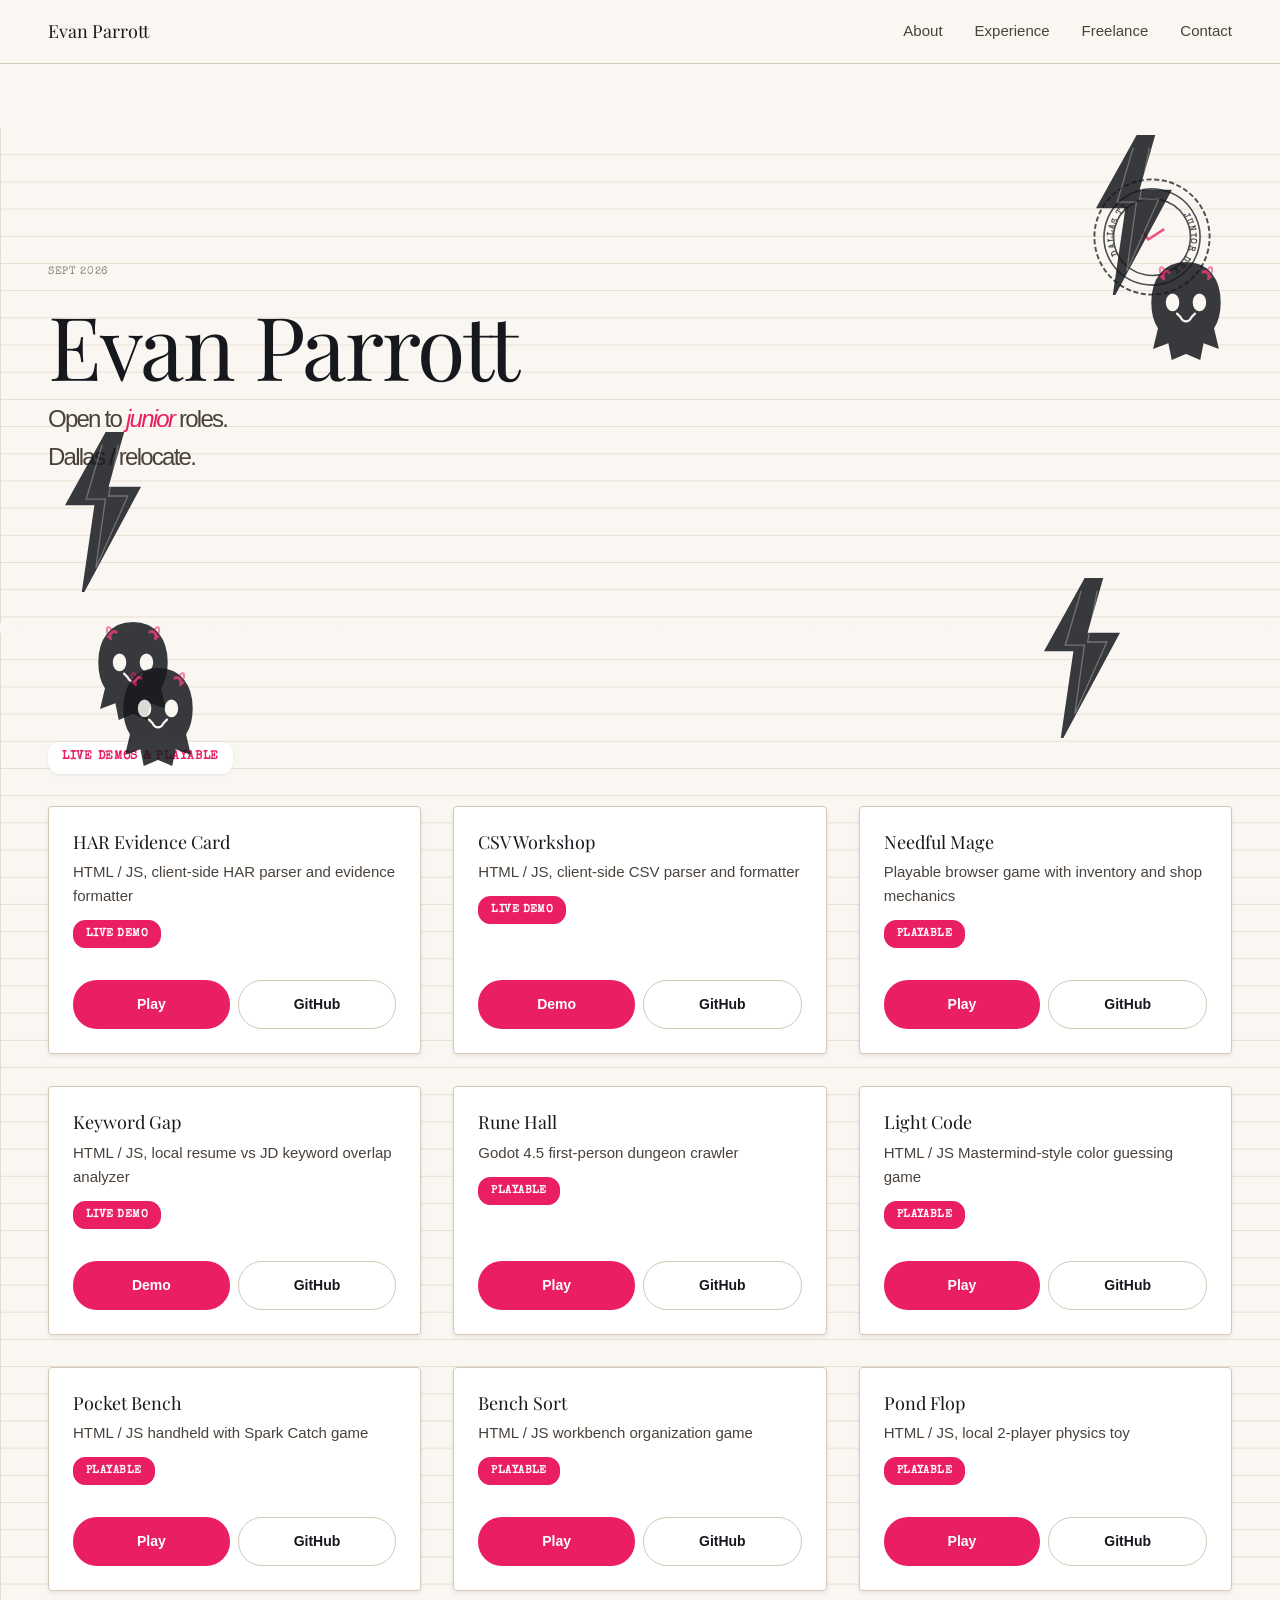
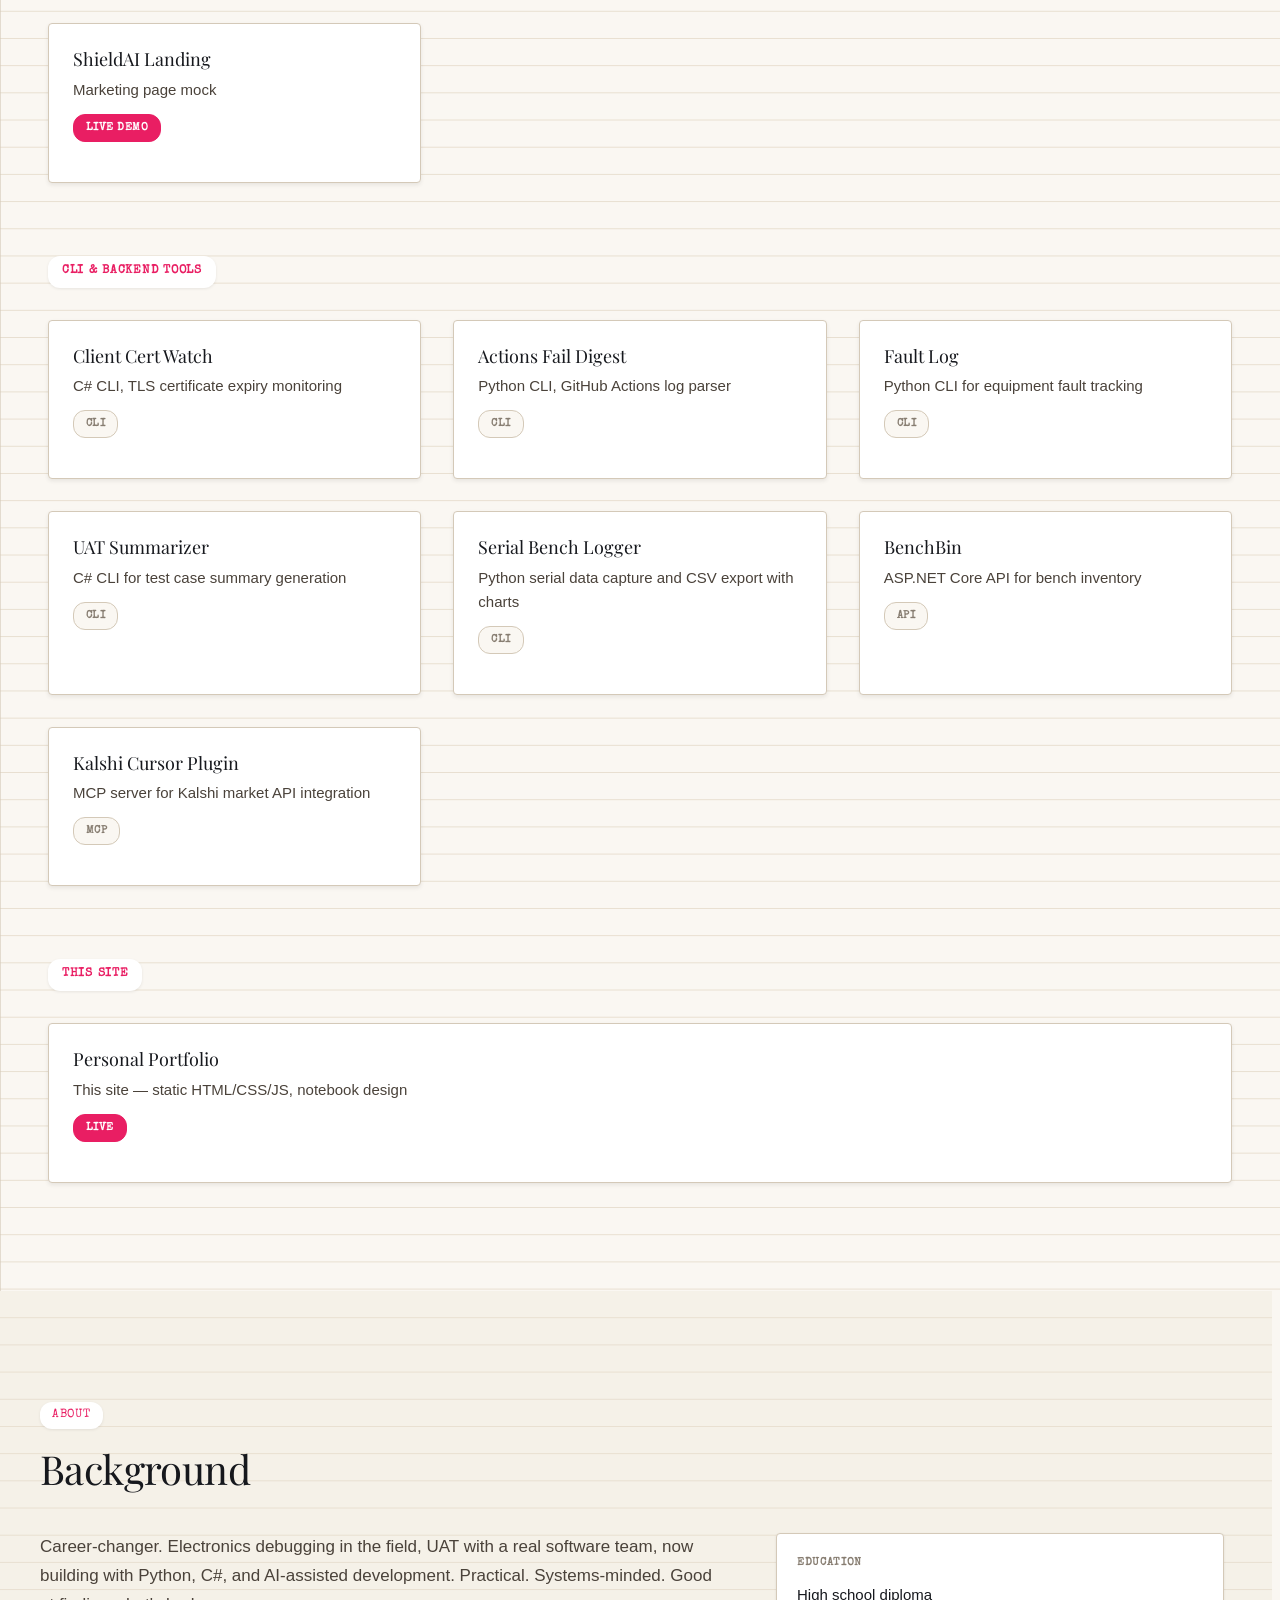
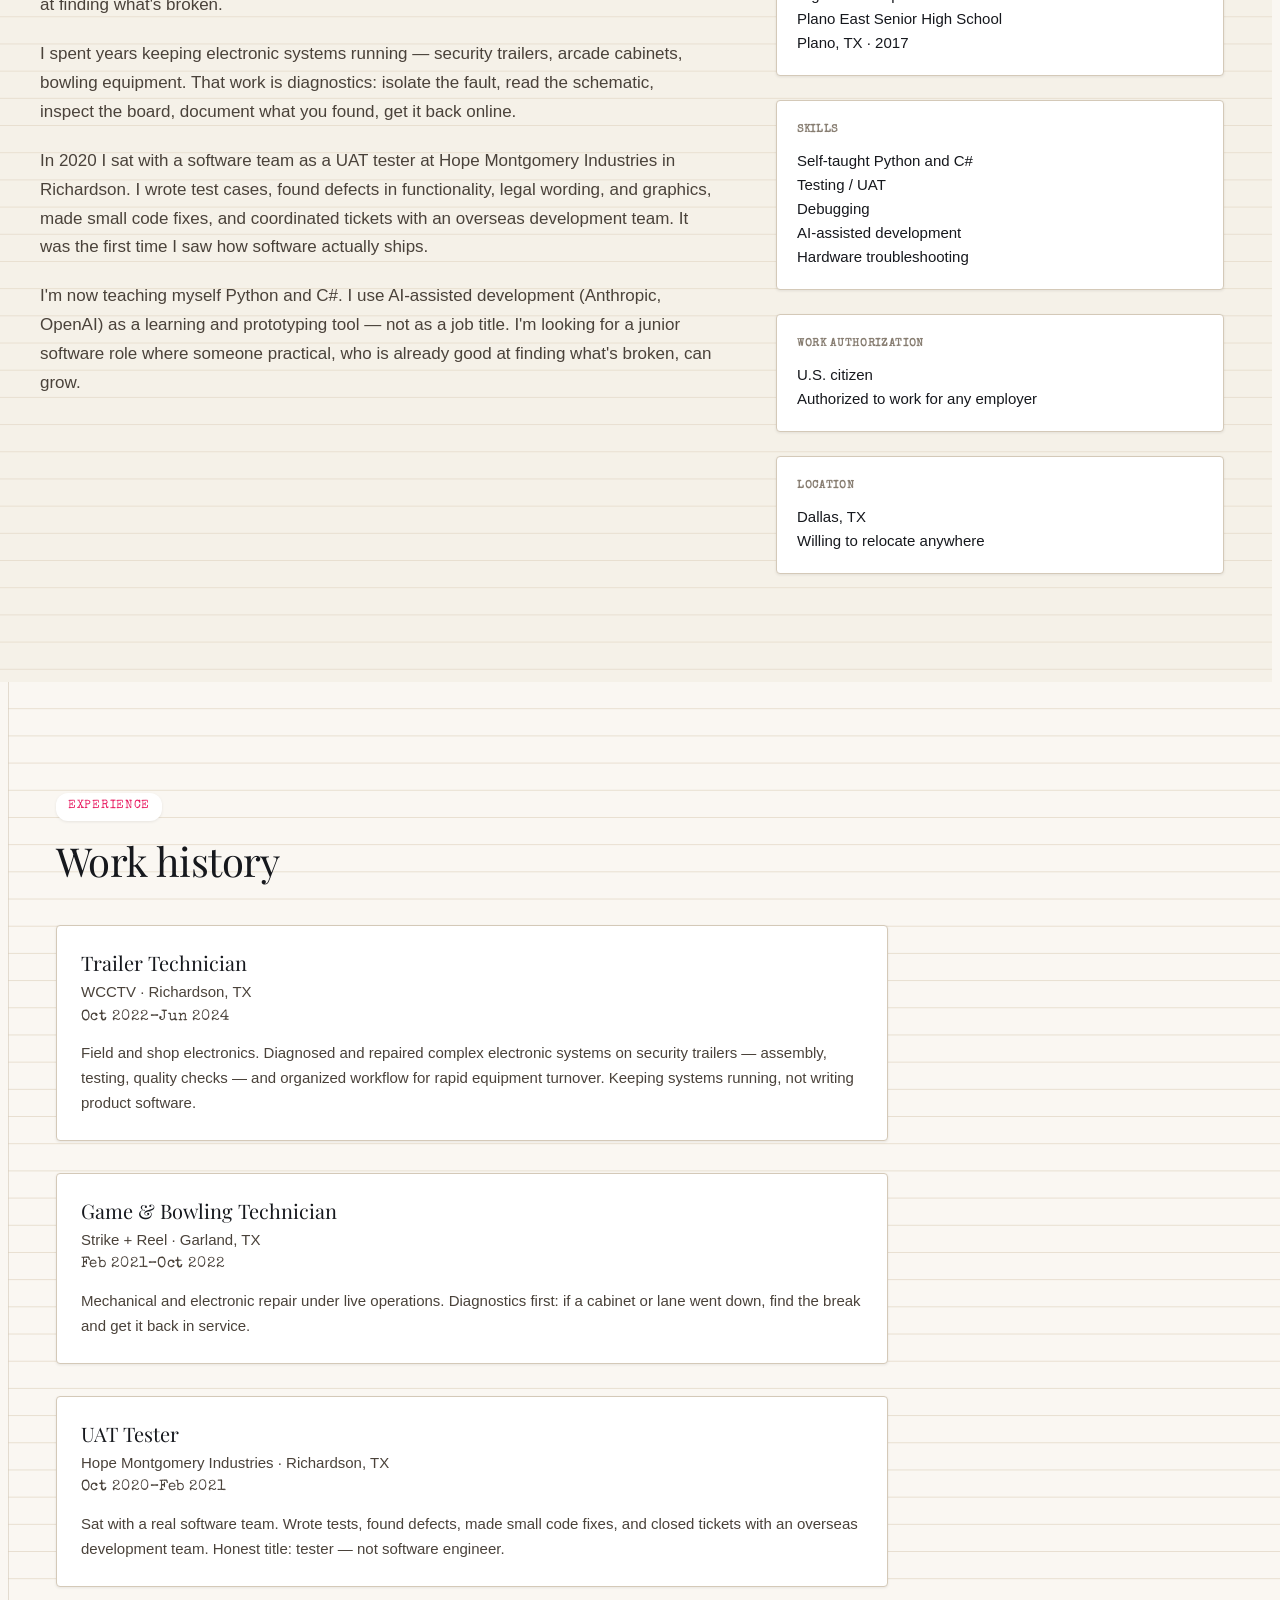
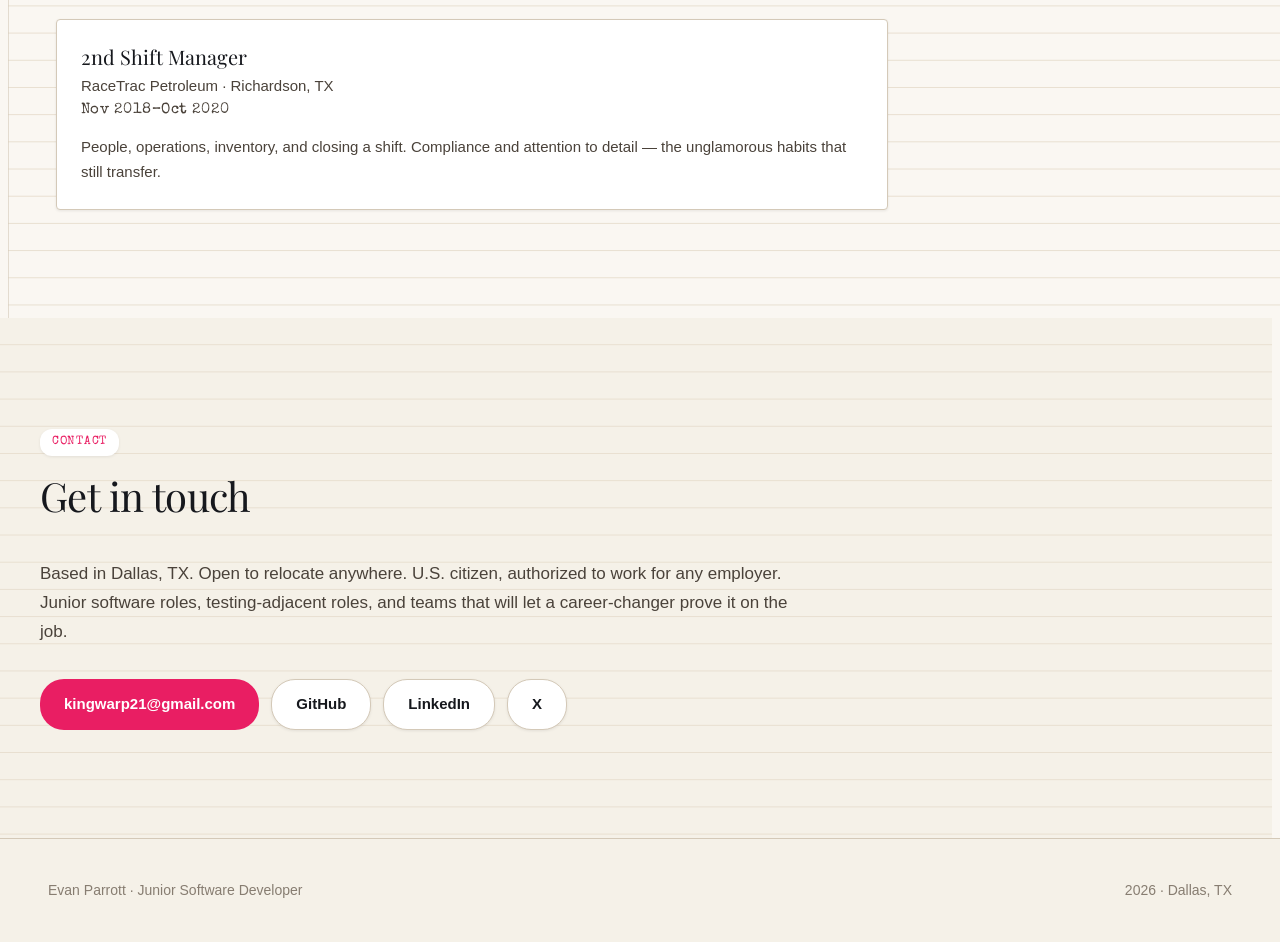
==== commit c0c1849a: "Add rocker vibe: black-ink fonts, parallax lightning bolts and flaming skulls - Replace Instrument S" ====
--- a/index.html
+++ b/index.html
@@ -28,6 +28,55 @@
 </head>
 <body>
   <a class="skip-link" href="#main">Skip to content</a>
+
+  <!-- Rocker ink illustrations — parallax on scroll -->
+  <svg class="ink-illustration ink-bolt ink-bolt-1" viewBox="0 0 60 100" fill="none" xmlns="http://www.w3.org/2000/svg" aria-hidden="true">
+    <path d="M35 0L10 45H28L20 100L55 35H35L45 0L35 0Z" fill="#16181d" stroke="#16181d" stroke-width="1.5" stroke-linejoin="miter"/>
+    <path d="M32 8L22 42H34L28 85L48 40H36L42 8" fill="none" stroke="#faf7f2" stroke-width="0.8" opacity="0.3"/>
+  </svg>
+
+  <svg class="ink-illustration ink-bolt ink-bolt-2" viewBox="0 0 60 100" fill="none" xmlns="http://www.w3.org/2000/svg" aria-hidden="true">
+    <path d="M35 0L10 45H28L20 100L55 35H35L45 0L35 0Z" fill="#16181d" stroke="#16181d" stroke-width="1.5" stroke-linejoin="miter"/>
+    <path d="M32 8L22 42H34L28 85L48 40H36L42 8" fill="none" stroke="#faf7f2" stroke-width="0.8" opacity="0.3"/>
+  </svg>
+
+  <svg class="ink-illustration ink-bolt ink-bolt-3" viewBox="0 0 60 100" fill="none" xmlns="http://www.w3.org/2000/svg" aria-hidden="true">
+    <path d="M35 0L10 45H28L20 100L55 35H35L45 0L35 0Z" fill="#16181d" stroke="#16181d" stroke-width="1.5" stroke-linejoin="miter"/>
+    <path d="M32 8L22 42H34L28 85L48 40H36L42 8" fill="none" stroke="#faf7f2" stroke-width="0.8" opacity="0.3"/>
+  </svg>
+
+  <svg class="ink-illustration ink-skull ink-skull-1" viewBox="0 0 100 120" fill="none" xmlns="http://www.w3.org/2000/svg" aria-hidden="true">
+    <path d="M50 10C30 10 20 25 20 45C20 55 22 62 26 68L22 85L35 80L38 95L50 90L62 95L65 80L78 85L74 68C78 62 80 55 80 45C80 25 70 10 50 10Z" fill="#16181d" stroke="#16181d" stroke-width="2"/>
+    <ellipse cx="38" cy="45" rx="6" ry="8" fill="#faf7f2"/>
+    <ellipse cx="62" cy="45" rx="6" ry="8" fill="#faf7f2"/>
+    <path d="M45 58C45 58 47 62 50 62C53 62 55 58 55 58M42 55L45 58M55 58L58 55" stroke="#faf7f2" stroke-width="2" stroke-linecap="round"/>
+    <path d="M35 18C32 16 28 20 30 24M65 18C68 16 72 20 70 24" stroke="#e91e63" stroke-width="2.5" stroke-linecap="round" opacity="0.8"/>
+    <path d="M30 15C28 12 26 14 27 18M70 15C72 12 74 14 73 18" stroke="#e91e63" stroke-width="2" stroke-linecap="round" opacity="0.6"/>
+    <circle cx="28" cy="22" r="1.5" fill="#e91e63" opacity="0.7"/>
+    <circle cx="72" cy="22" r="1.5" fill="#e91e63" opacity="0.7"/>
+  </svg>
+
+  <svg class="ink-illustration ink-skull ink-skull-2" viewBox="0 0 100 120" fill="none" xmlns="http://www.w3.org/2000/svg" aria-hidden="true">
+    <path d="M50 10C30 10 20 25 20 45C20 55 22 62 26 68L22 85L35 80L38 95L50 90L62 95L65 80L78 85L74 68C78 62 80 55 80 45C80 25 70 10 50 10Z" fill="#16181d" stroke="#16181d" stroke-width="2"/>
+    <ellipse cx="38" cy="45" rx="6" ry="8" fill="#faf7f2"/>
+    <ellipse cx="62" cy="45" rx="6" ry="8" fill="#faf7f2"/>
+    <path d="M45 58C45 58 47 62 50 62C53 62 55 58 55 58M42 55L45 58M55 58L58 55" stroke="#faf7f2" stroke-width="2" stroke-linecap="round"/>
+    <path d="M35 18C32 16 28 20 30 24M65 18C68 16 72 20 70 24" stroke="#e91e63" stroke-width="2.5" stroke-linecap="round" opacity="0.8"/>
+    <path d="M30 15C28 12 26 14 27 18M70 15C72 12 74 14 73 18" stroke="#e91e63" stroke-width="2" stroke-linecap="round" opacity="0.6"/>
+    <circle cx="28" cy="22" r="1.5" fill="#e91e63" opacity="0.7"/>
+    <circle cx="72" cy="22" r="1.5" fill="#e91e63" opacity="0.7"/>
+  </svg>
+
+  <svg class="ink-illustration ink-skull ink-skull-3" viewBox="0 0 100 120" fill="none" xmlns="http://www.w3.org/2000/svg" aria-hidden="true">
+    <path d="M50 10C30 10 20 25 20 45C20 55 22 62 26 68L22 85L35 80L38 95L50 90L62 95L65 80L78 85L74 68C78 62 80 55 80 45C80 25 70 10 50 10Z" fill="#16181d" stroke="#16181d" stroke-width="2"/>
+    <ellipse cx="38" cy="45" rx="6" ry="8" fill="#faf7f2"/>
+    <ellipse cx="62" cy="45" rx="6" ry="8" fill="#faf7f2"/>
+    <path d="M45 58C45 58 47 62 50 62C53 62 55 58 55 58M42 55L45 58M55 58L58 55" stroke="#faf7f2" stroke-width="2" stroke-linecap="round"/>
+    <path d="M35 18C32 16 28 20 30 24M65 18C68 16 72 20 70 24" stroke="#e91e63" stroke-width="2.5" stroke-linecap="round" opacity="0.8"/>
+    <path d="M30 15C28 12 26 14 27 18M70 15C72 12 74 14 73 18" stroke="#e91e63" stroke-width="2" stroke-linecap="round" opacity="0.6"/>
+    <circle cx="28" cy="22" r="1.5" fill="#e91e63" opacity="0.7"/>
+    <circle cx="72" cy="22" r="1.5" fill="#e91e63" opacity="0.7"/>
+  </svg>
 
   <header class="site-header">
     <div class="header-inner">
@@ -57,6 +106,25 @@
           <span class="hero-line">Open to <span class="hero-accent">junior</span> roles.</span>
           <span class="hero-line">Dallas / relocate.</span>
         </h1>
+      </div>
+      <div class="hero-stamp" aria-hidden="true">
+        <svg viewBox="0 0 200 200" fill="none" xmlns="http://www.w3.org/2000/svg">
+          <circle cx="100" cy="100" r="90" fill="none" stroke="#16181d" stroke-width="3" stroke-dasharray="8 4"/>
+          <circle cx="100" cy="100" r="75" fill="none" stroke="#16181d" stroke-width="2.5"/>
+          <path d="M 100 40 A 60 60 0 0 1 100 160" fill="none" stroke="#16181d" stroke-width="2.5" id="curve-top"/>
+          <path d="M 100 160 A 60 60 0 0 1 100 40" fill="none" stroke="#16181d" stroke-width="2.5" id="curve-bottom"/>
+          <text font-family="Special Elite, monospace" font-size="14" font-weight="700" letter-spacing="1.5" fill="#16181d">
+            <textPath href="#curve-top" startOffset="50%" text-anchor="middle">
+              JUNIOR DEV
+            </textPath>
+          </text>
+          <text font-family="Special Elite, monospace" font-size="14" font-weight="700" letter-spacing="1.5" fill="#16181d">
+            <textPath href="#curve-bottom" startOffset="50%" text-anchor="middle">
+              DALLAS TX
+            </textPath>
+          </text>
+          <path d="M 85 95 L 95 105 L 115 85" stroke="#e91e63" stroke-width="4" stroke-linecap="round" stroke-linejoin="round" fill="none"/>
+        </svg>
       </div>
     </section>
 
--- a/css/styles.css
+++ b/css/styles.css
@@ -1,7 +1,7 @@
-/* Evan Parrott — 80s-modern notebook
+/* Evan Parrott — 80s-modern notebook + rocker ink
    Fable 5.1: tokens first, junior-dev working notebook */
 
-@import url('https://fonts.googleapis.com/css2?family=Instrument+Serif:ital,wght@0,400;1,400&display=swap');
+@import url('https://fonts.googleapis.com/css2?family=Playfair+Display:ital,wght@0,400..900;1,400..900&family=Special+Elite&display=swap');
 
 :root {
   /* Palette */
@@ -11,15 +11,15 @@
   --rule: #e8dfd0;
   --edge: #d4c9b8;
   --shadow: rgba(0, 0, 0, 0.08);
-  --ink: #1a1714;
+  --ink: #16181d;
   --ink-mid: #4a423a;
   --ink-light: #877d71;
   --accent: #e91e63;
   
   /* Type */
-  --serif: 'Instrument Serif', Georgia, serif;
+  --serif: 'Playfair Display', Georgia, serif;
   --sans: -apple-system, BlinkMacSystemFont, "Segoe UI", Roboto, Helvetica, Arial, sans-serif;
-  --mono: 'SF Mono', Consolas, 'Liberation Mono', Menlo, monospace;
+  --mono: 'Special Elite', 'SF Mono', Consolas, 'Liberation Mono', Menlo, monospace;
   
   /* Grid */
   --max: 80rem;
@@ -682,6 +682,112 @@
   margin: 0;
 }
 
+/* Rocker ink illustrations — black ink on notebook paper */
+.ink-illustration {
+  position: absolute;
+  pointer-events: none;
+  z-index: 1;
+  opacity: 0.85;
+  will-change: transform;
+}
+
+@media (prefers-reduced-motion: reduce) {
+  .ink-illustration {
+    transform: none !important;
+  }
+}
+
+.ink-bolt {
+  width: clamp(3rem, 8vw, 6rem);
+  height: auto;
+}
+
+.ink-skull {
+  width: clamp(4rem, 10vw, 7rem);
+  height: auto;
+}
+
+.ink-bolt-1 {
+  top: 15%;
+  right: 8%;
+  transform: rotate(-12deg);
+}
+
+.ink-bolt-2 {
+  top: 48%;
+  left: 4%;
+  transform: rotate(8deg);
+}
+
+.ink-bolt-3 {
+  bottom: 18%;
+  right: 12%;
+  transform: rotate(-15deg);
+}
+
+.ink-skull-1 {
+  top: 28%;
+  right: 3%;
+  transform: rotate(6deg);
+}
+
+.ink-skull-2 {
+  top: 68%;
+  left: 6%;
+  transform: rotate(-8deg);
+}
+
+.ink-skull-3 {
+  bottom: 12%;
+  left: 8%;
+  transform: rotate(4deg);
+}
+
+/* Torn edge effect on hero */
+.hero::after {
+  content: '';
+  position: absolute;
+  bottom: -2px;
+  left: 0;
+  right: 0;
+  height: 12px;
+  background-image: url('data:image/svg+xml;utf8,<svg xmlns="http://www.w3.org/2000/svg" viewBox="0 0 1200 12" preserveAspectRatio="none"><path d="M0 0 L12 3 L24 1 L36 5 L48 2 L60 6 L72 1 L84 4 L96 2 L108 7 L120 3 L132 1 L144 5 L156 2 L168 6 L180 1 L192 4 L204 2 L216 5 L228 3 L240 1 L252 6 L264 2 L276 4 L288 1 L300 5 L312 3 L324 1 L336 6 L348 2 L360 4 L372 1 L384 5 L396 3 L408 1 L420 6 L432 2 L444 5 L456 1 L468 4 L480 2 L492 6 L504 3 L516 1 L528 5 L540 2 L552 6 L564 1 L576 4 L588 2 L600 7 L612 3 L624 1 L636 5 L648 2 L660 6 L672 1 L684 4 L696 2 L708 5 L720 3 L732 1 L744 6 L756 2 L768 4 L780 1 L792 5 L804 3 L816 1 L828 6 L840 2 L852 4 L864 1 L876 5 L888 3 L900 1 L912 6 L924 2 L936 5 L948 1 L960 4 L972 2 L984 6 L996 3 L1008 1 L1020 5 L1032 2 L1044 6 L1056 1 L1068 4 L1080 2 L1092 7 L1104 3 L1116 1 L1128 5 L1140 2 L1152 6 L1164 1 L1176 4 L1188 2 L1200 5 V12 H0 Z" fill="%23faf7f2"/></svg>');
+  background-size: 100% 100%;
+  background-repeat: no-repeat;
+}
+
+@media (prefers-reduced-motion: reduce) {
+  .hero::after {
+    display: none;
+  }
+}
+
+/* Rocker stamp badge */
+.hero-stamp {
+  position: absolute;
+  top: clamp(2rem, 5vh, 4rem);
+  right: clamp(1.5rem, 5vw, 4rem);
+  width: clamp(5rem, 12vw, 8rem);
+  height: clamp(5rem, 12vw, 8rem);
+  transform: rotate(12deg);
+  opacity: 0.75;
+  pointer-events: none;
+}
+
+.hero-stamp svg {
+  width: 100%;
+  height: 100%;
+}
+
+@media (max-width: 720px) {
+  .hero-stamp {
+    width: 4rem;
+    height: 4rem;
+    top: 1.5rem;
+    right: 1rem;
+  }
+}
+
 /* Mobile */
 @media (max-width: 900px) {
   .about-content {
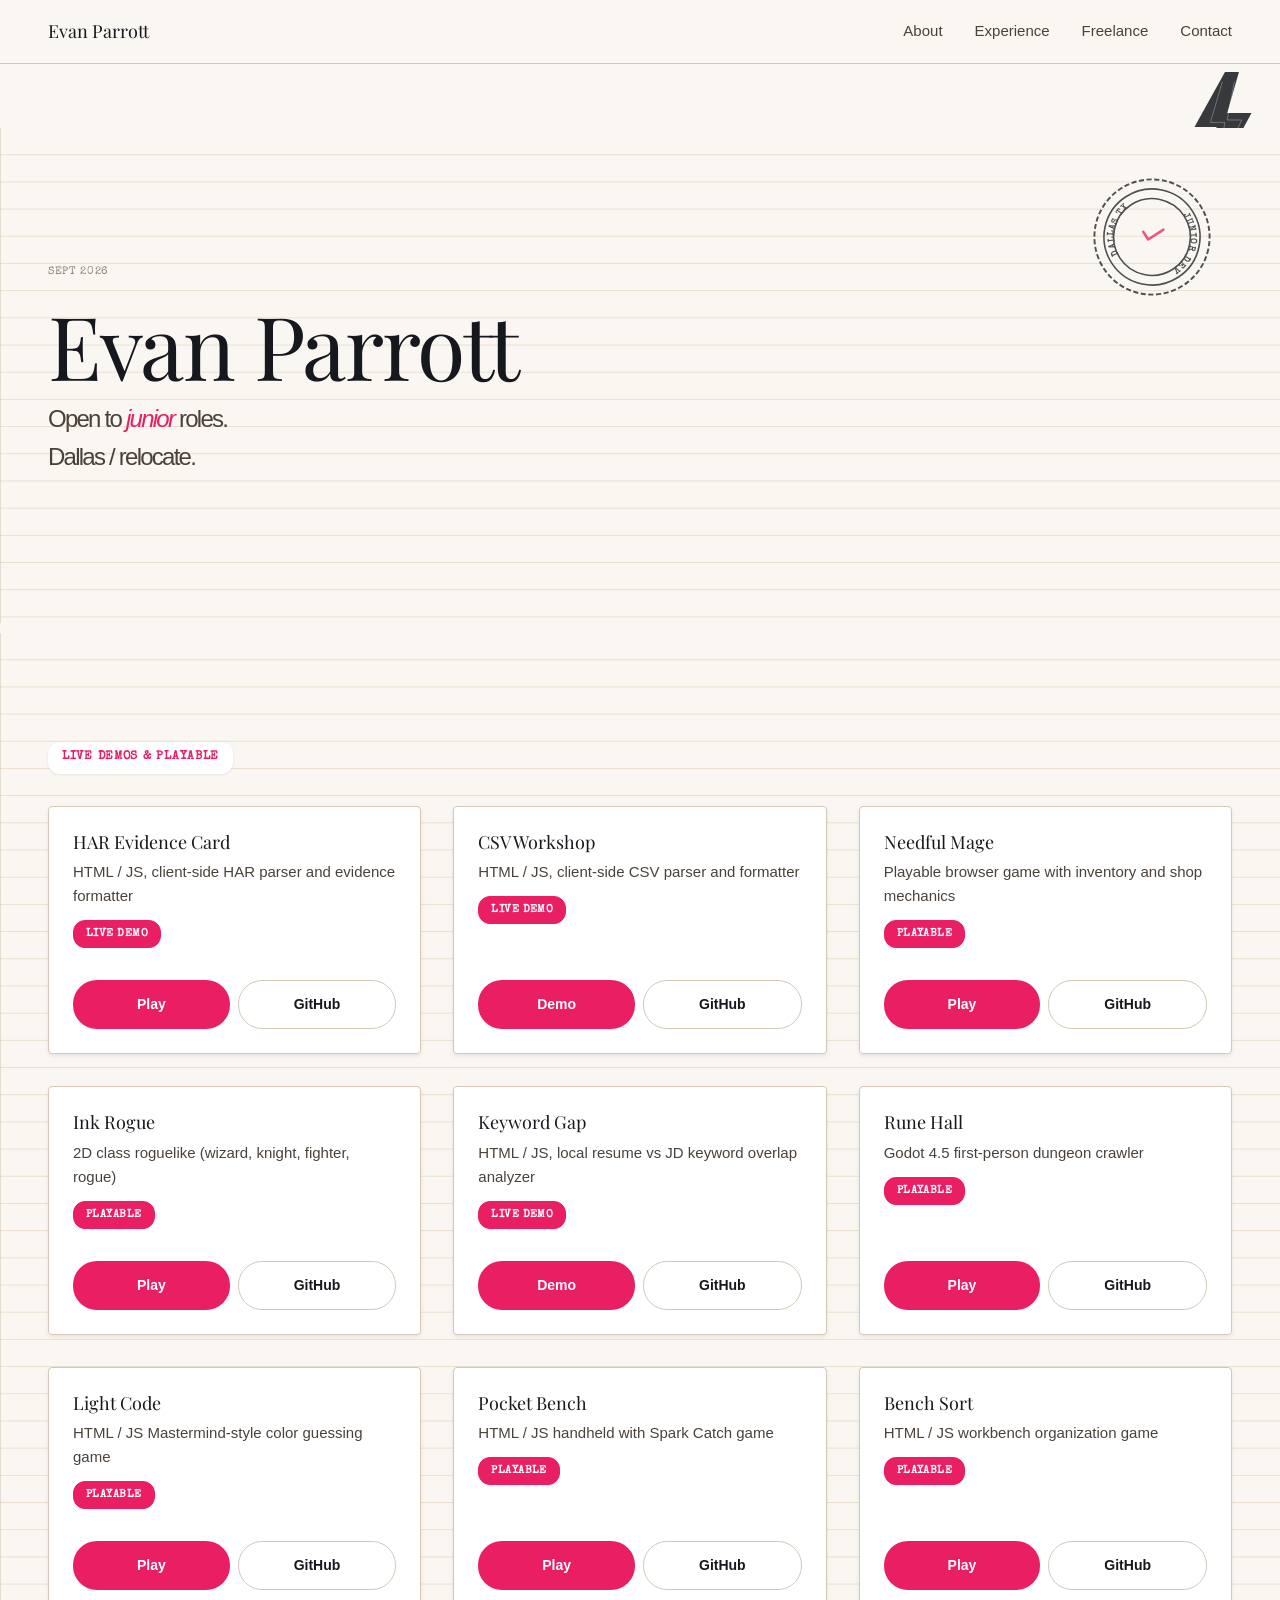
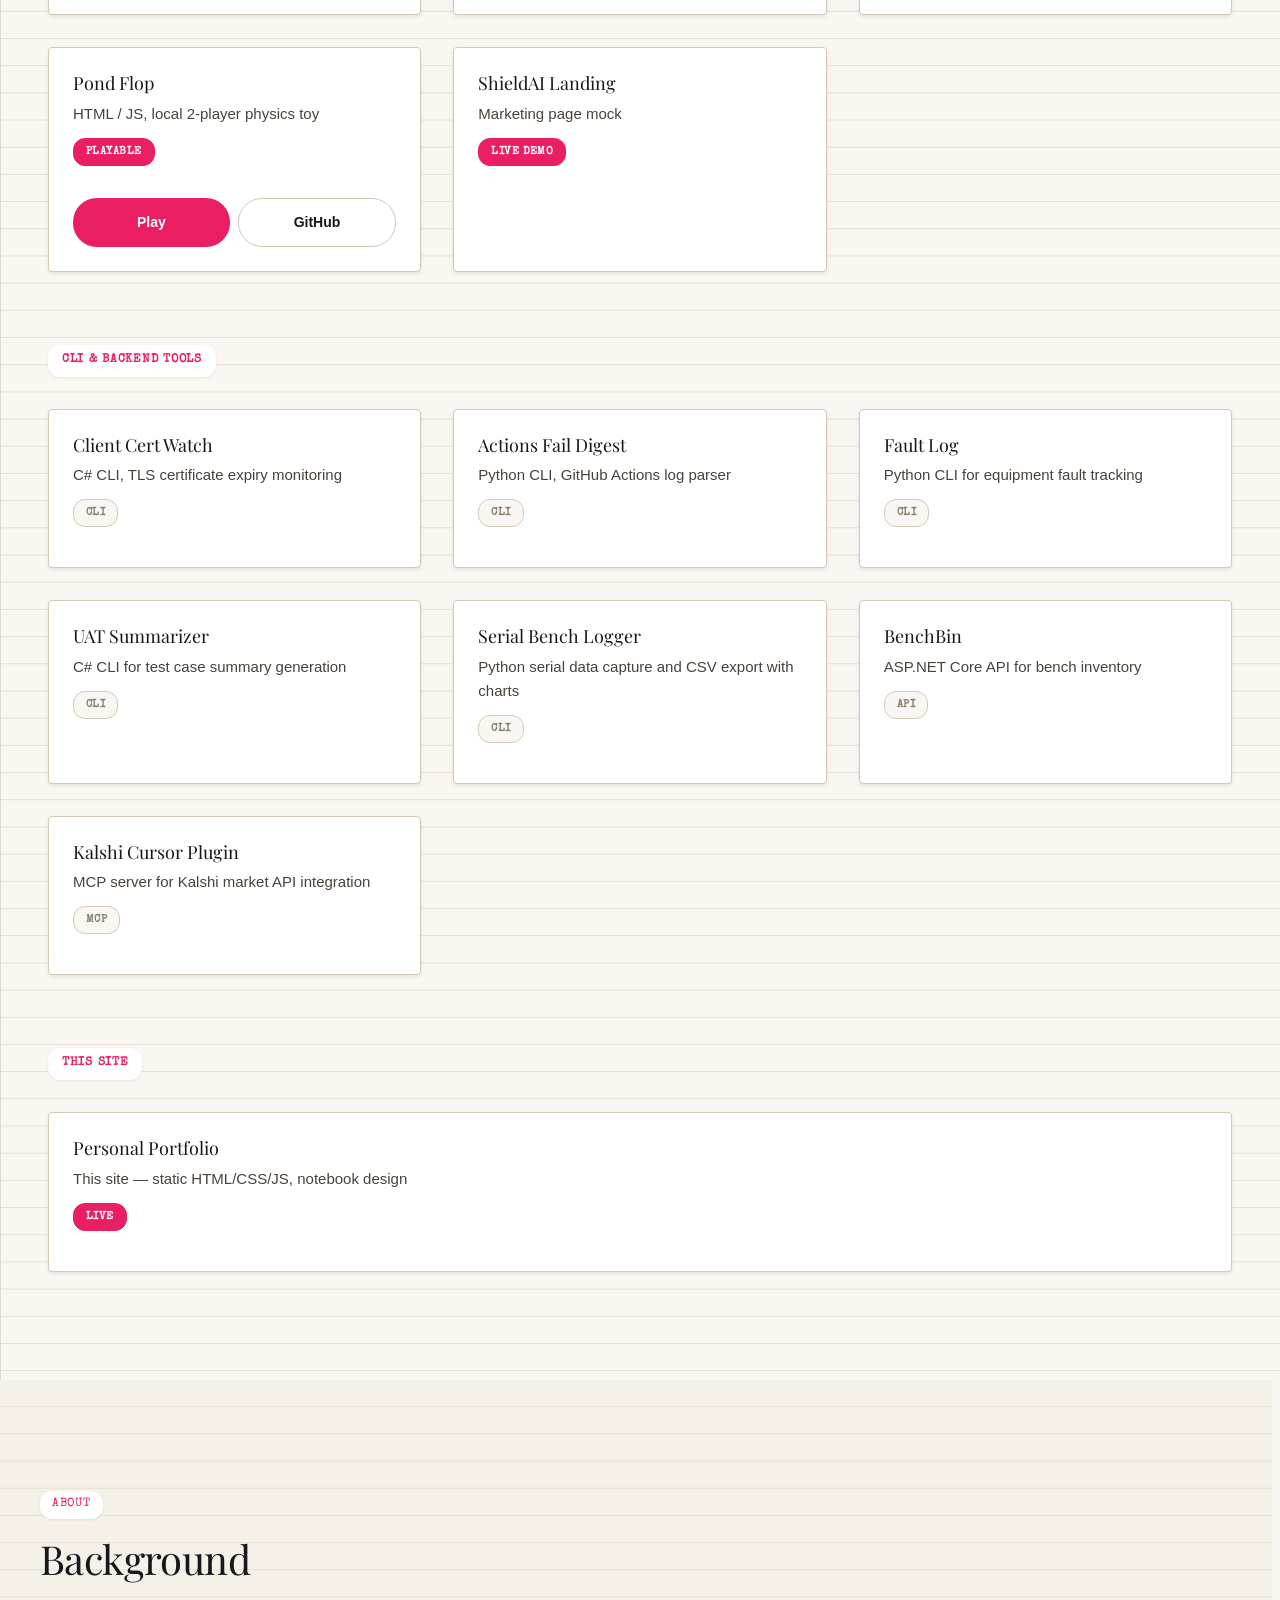
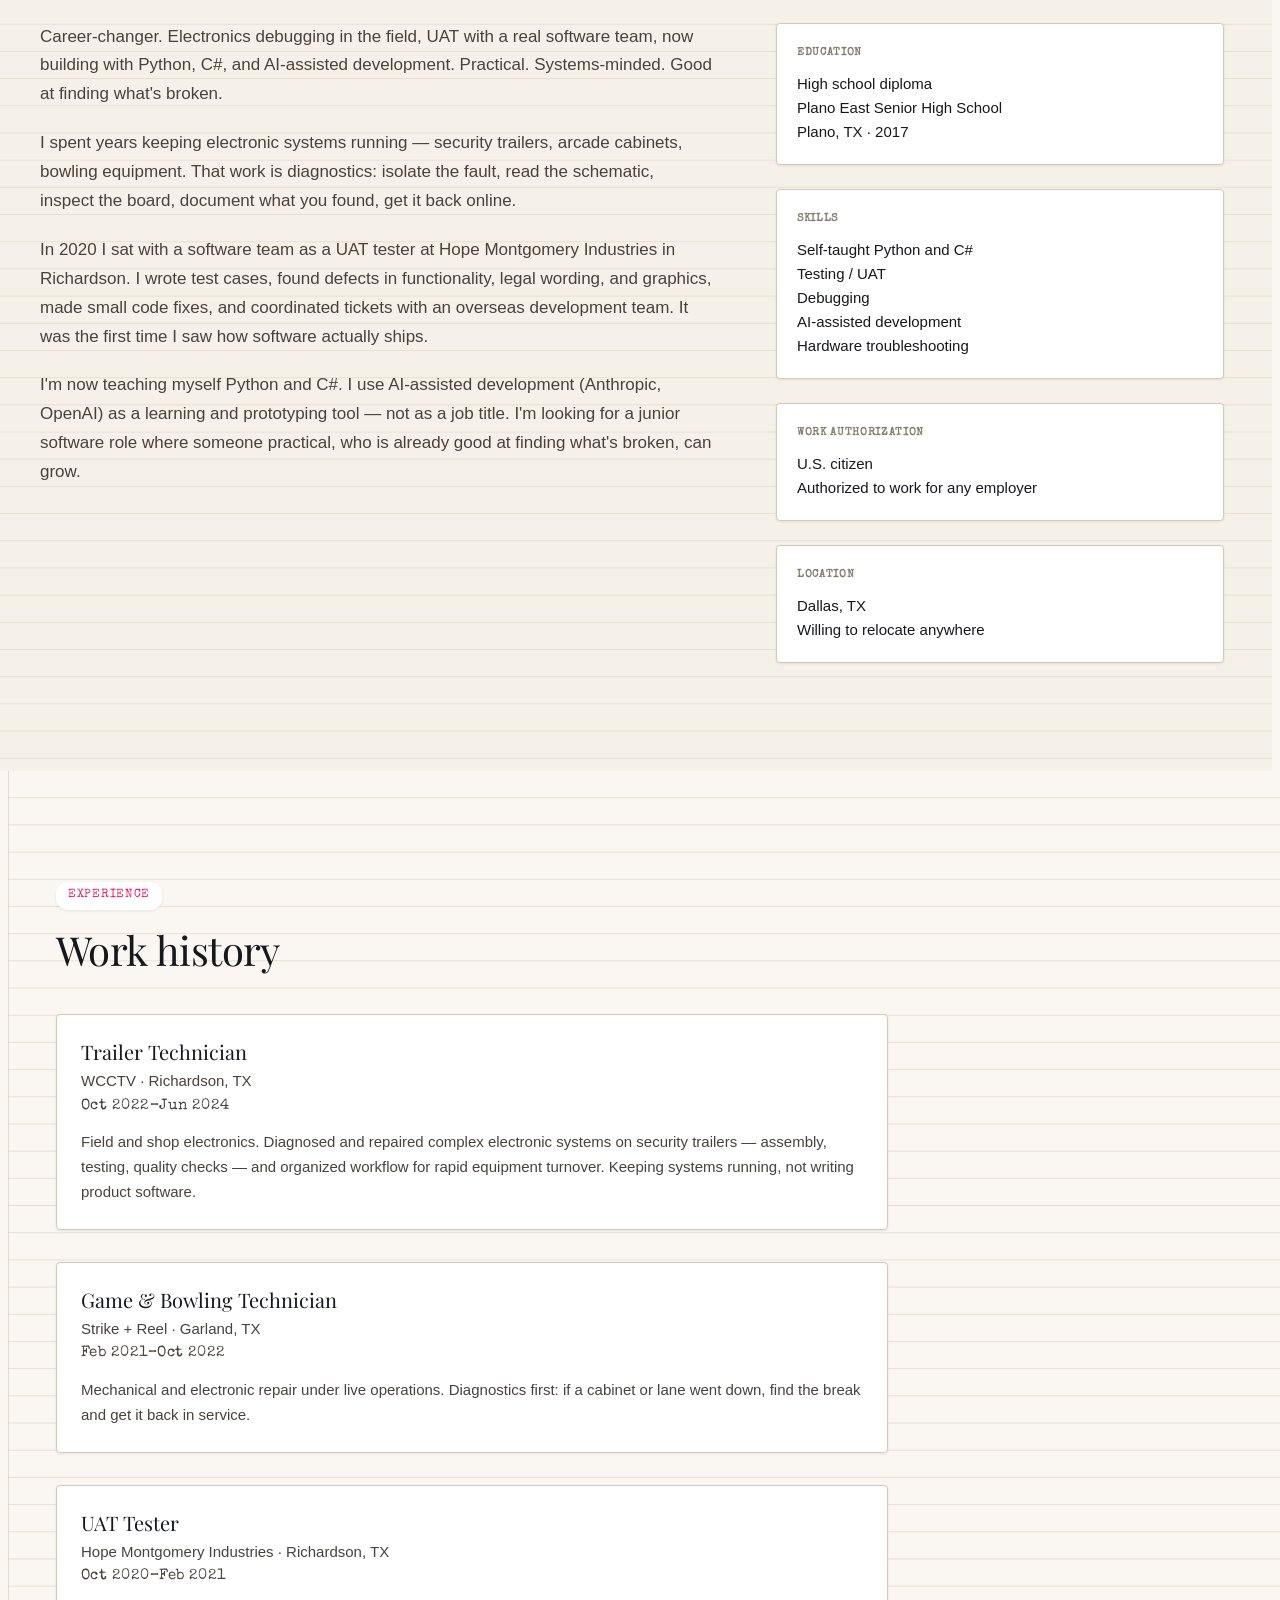
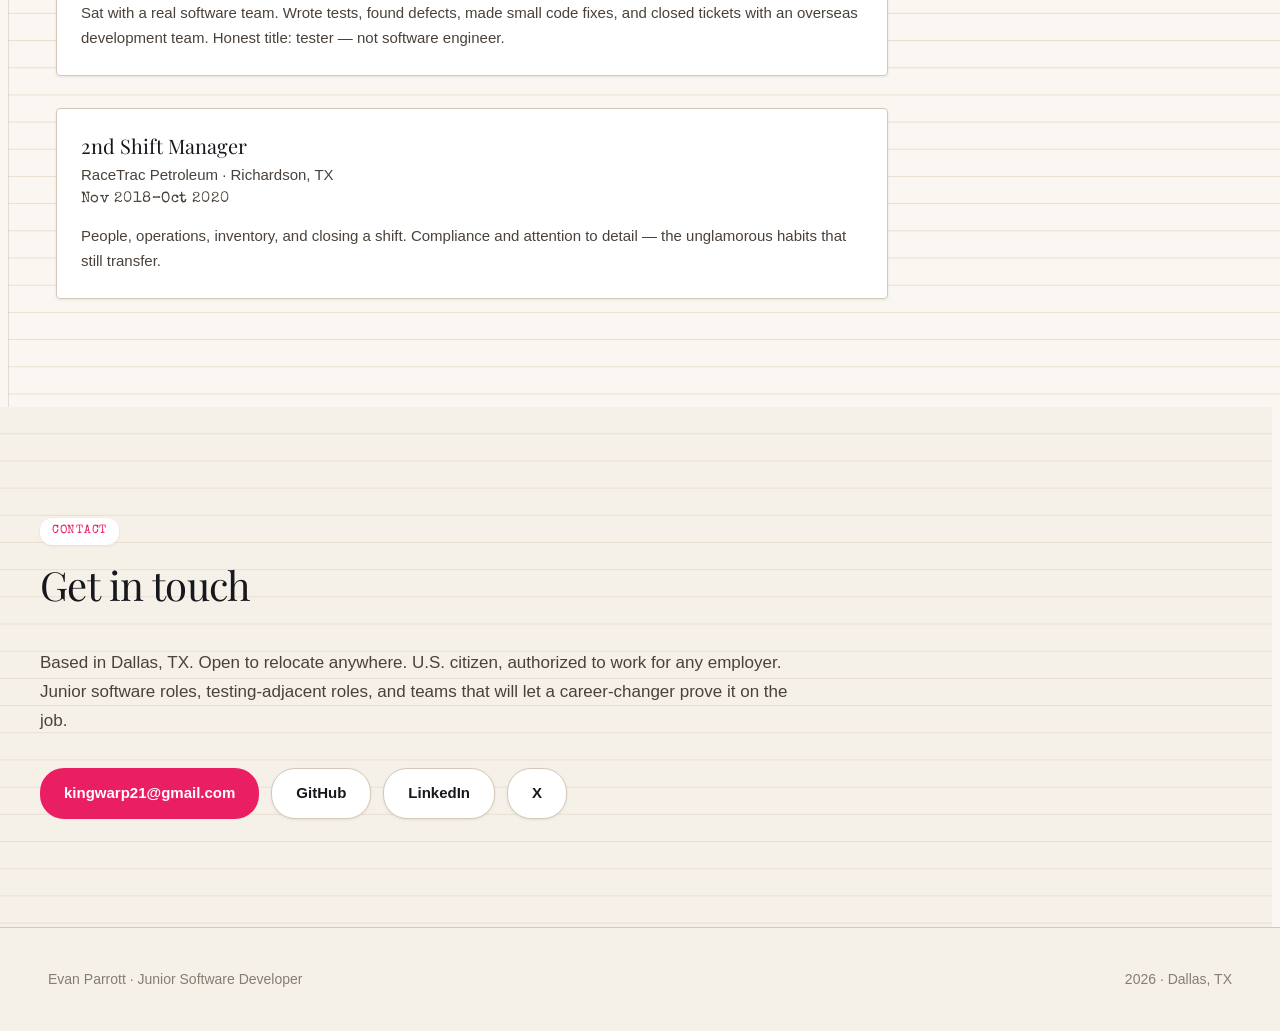
==== commit d6abbec0: "Add Ink Rogue project card to portfolio" ====
--- a/index.html
+++ b/index.html
@@ -186,6 +186,22 @@
           <article class="work-item">
             <div class="work-tile">
               <div class="work-tile-header">
+                <h3>Ink Rogue</h3>
+                <p class="work-tile-description">2D class roguelike (wizard, knight, fighter, rogue)</p>
+              </div>
+              <div class="work-tile-badges">
+                <span class="work-badge work-badge-live">Playable</span>
+              </div>
+              <div class="work-tile-actions">
+                <a href="https://evan-thedev.github.io/ink-rogue/" class="work-btn work-btn-primary">Play</a>
+                <a href="https://github.com/evan-thedev/ink-rogue" class="work-btn work-btn-secondary">GitHub</a>
+              </div>
+            </div>
+          </article>
+
+          <article class="work-item">
+            <div class="work-tile">
+              <div class="work-tile-header">
                 <h3>Keyword Gap</h3>
                 <p class="work-tile-description">HTML / JS, local resume vs JD keyword overlap analyzer</p>
               </div>
--- a/css/styles.css
+++ b/css/styles.css
@@ -238,6 +238,7 @@
   margin-inline: auto;
   padding-inline: var(--gutter);
   position: relative;
+  z-index: 5;
 }
 
 .hero-date {
@@ -257,6 +258,11 @@
   line-height: 1.1;
   letter-spacing: -0.02em;
   color: var(--ink);
+}
+
+#hero-name {
+  position: relative;
+  z-index: 5;
 }
 
 .hero-line {
@@ -686,7 +692,7 @@
 .ink-illustration {
   position: absolute;
   pointer-events: none;
-  z-index: 1;
+  z-index: 0;
   opacity: 0.85;
   will-change: transform;
 }
@@ -700,46 +706,54 @@
 .ink-bolt {
   width: clamp(3rem, 8vw, 6rem);
   height: auto;
+  max-width: min(4.5rem, 8vw);
 }
 
 .ink-skull {
   width: clamp(4rem, 10vw, 7rem);
   height: auto;
+  max-width: min(4.5rem, 8vw);
 }
 
 .ink-bolt-1 {
-  top: 15%;
-  right: 8%;
+  top: 8%;
+  right: clamp(0.5rem, 2vw, 1.5rem);
+  left: auto !important;
   transform: rotate(-12deg);
 }
 
 .ink-bolt-2 {
-  top: 48%;
-  left: 4%;
+  top: 32%;
+  right: clamp(0.5rem, 2vw, 1.5rem);
+  left: auto !important;
   transform: rotate(8deg);
 }
 
 .ink-bolt-3 {
-  bottom: 18%;
-  right: 12%;
+  top: 56%;
+  right: clamp(0.5rem, 2vw, 1.5rem);
+  left: auto !important;
   transform: rotate(-15deg);
 }
 
 .ink-skull-1 {
-  top: 28%;
-  right: 3%;
+  top: 20%;
+  right: clamp(0.5rem, 2vw, 1.5rem);
+  left: auto !important;
   transform: rotate(6deg);
 }
 
 .ink-skull-2 {
+  top: 44%;
+  right: clamp(0.5rem, 2vw, 1.5rem);
+  left: auto !important;
+  transform: rotate(-8deg);
+}
+
+.ink-skull-3 {
   top: 68%;
-  left: 6%;
-  transform: rotate(-8deg);
-}
-
-.ink-skull-3 {
-  bottom: 12%;
-  left: 8%;
+  right: clamp(0.5rem, 2vw, 1.5rem);
+  left: auto !important;
   transform: rotate(4deg);
 }
 
@@ -814,6 +828,11 @@
   .hero-line:not(:first-child) {
     font-size: clamp(1rem, 2.5vw, 1.25rem);
   }
+  
+  .ink-illustration {
+    opacity: 0.5;
+    transform: scale(0.6) !important;
+  }
 
   .nav-toggle {
     display: grid;
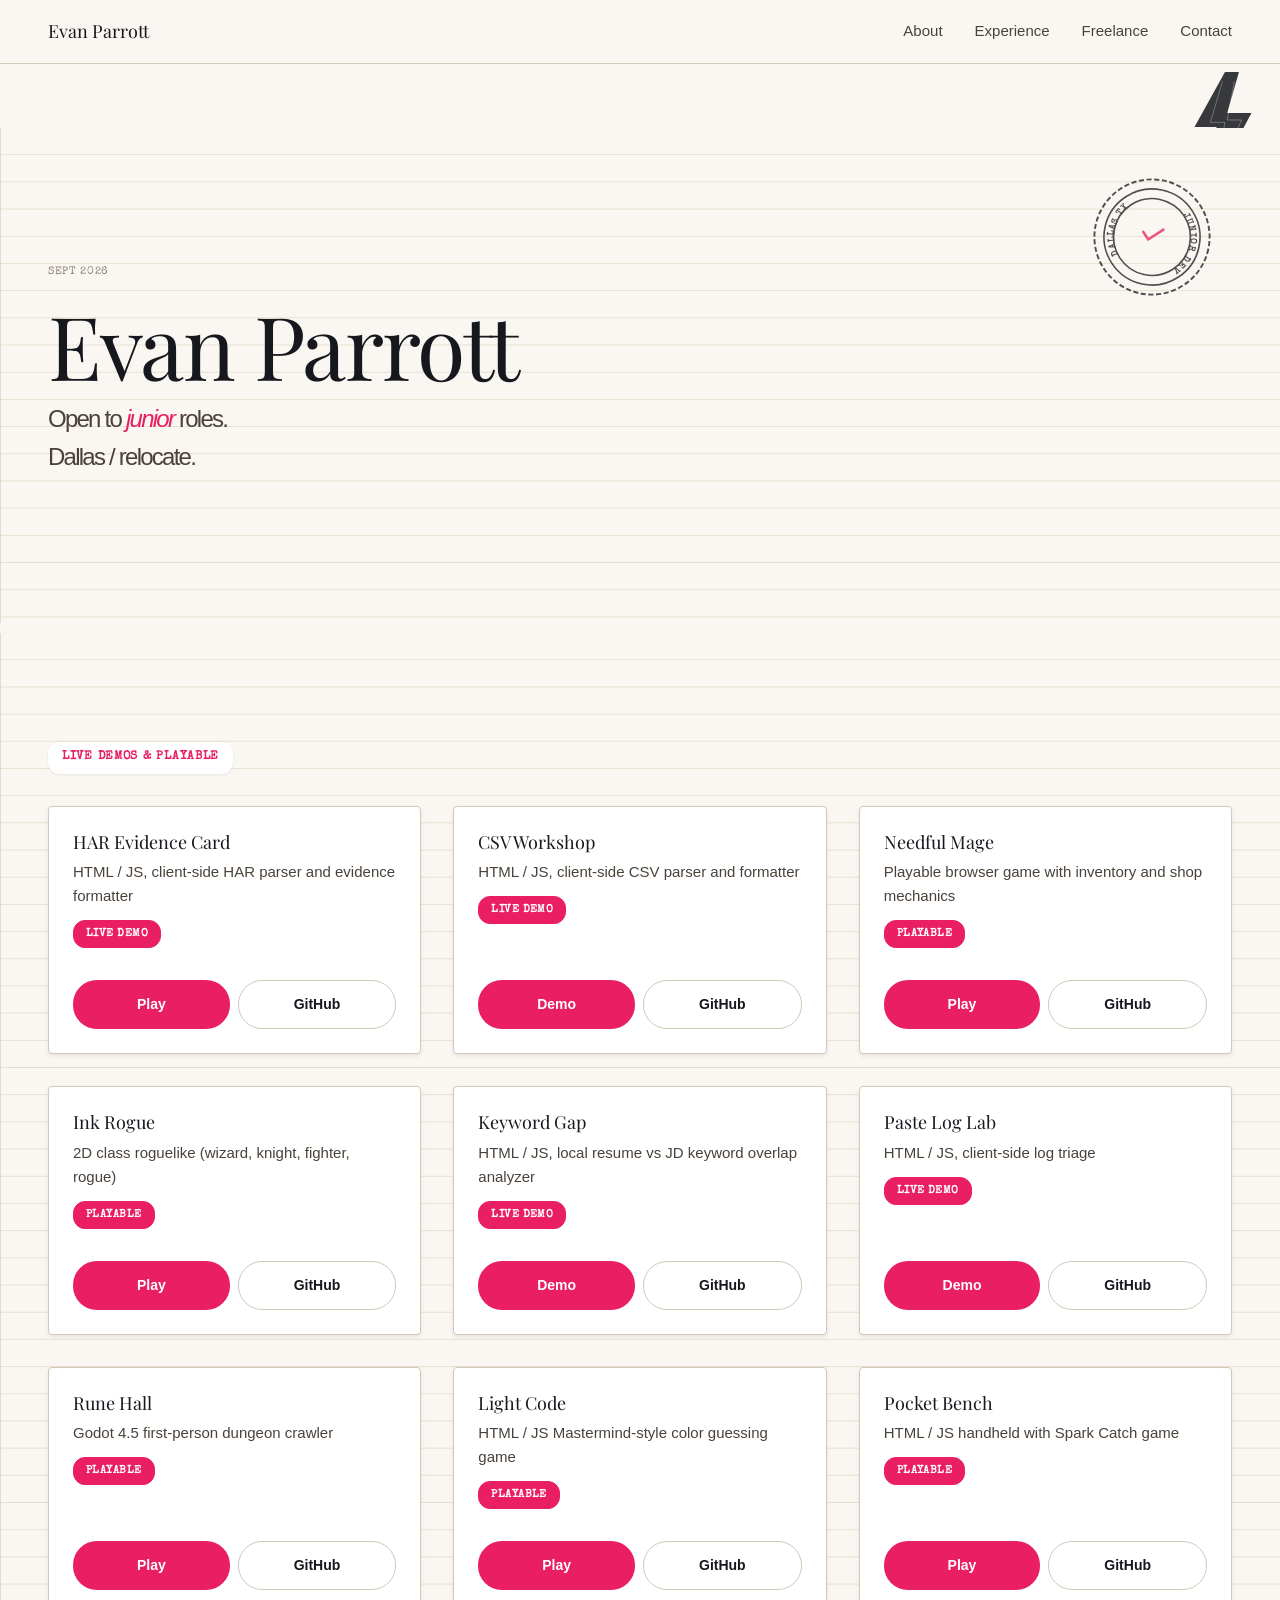
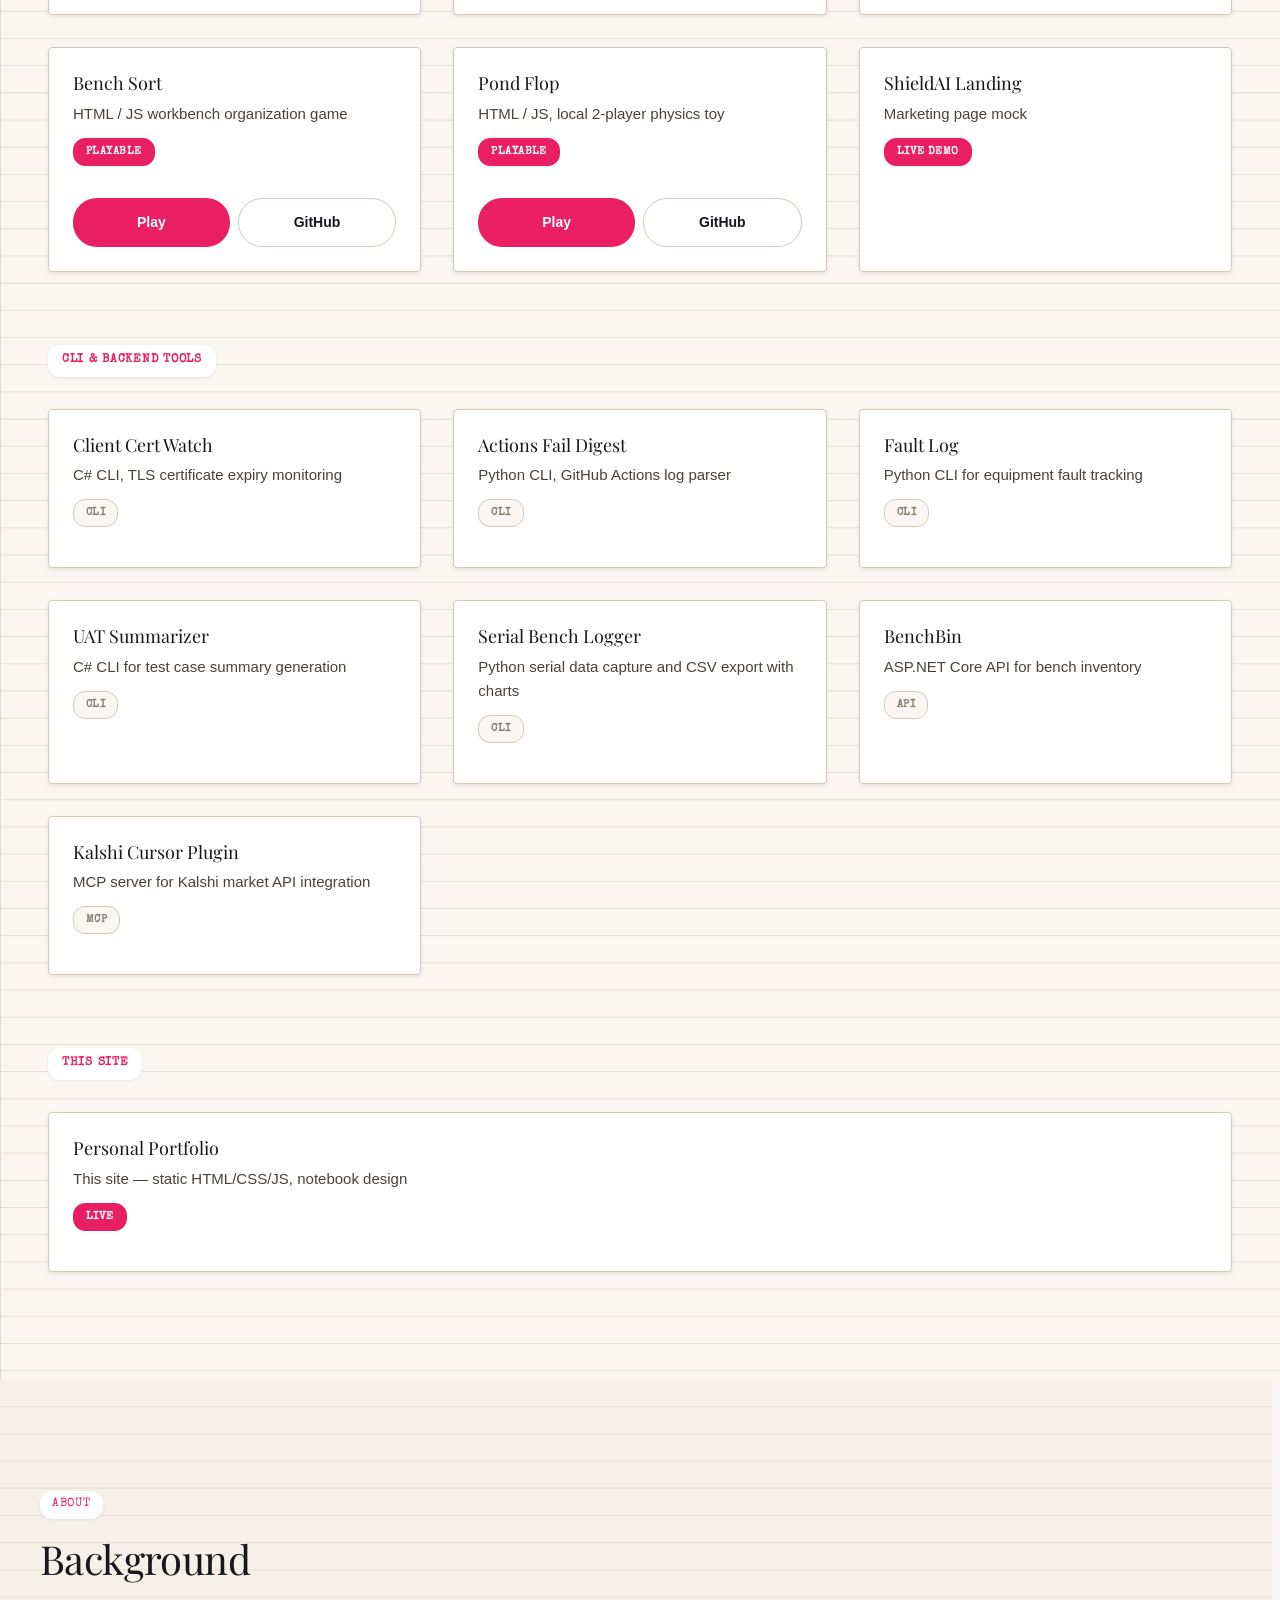
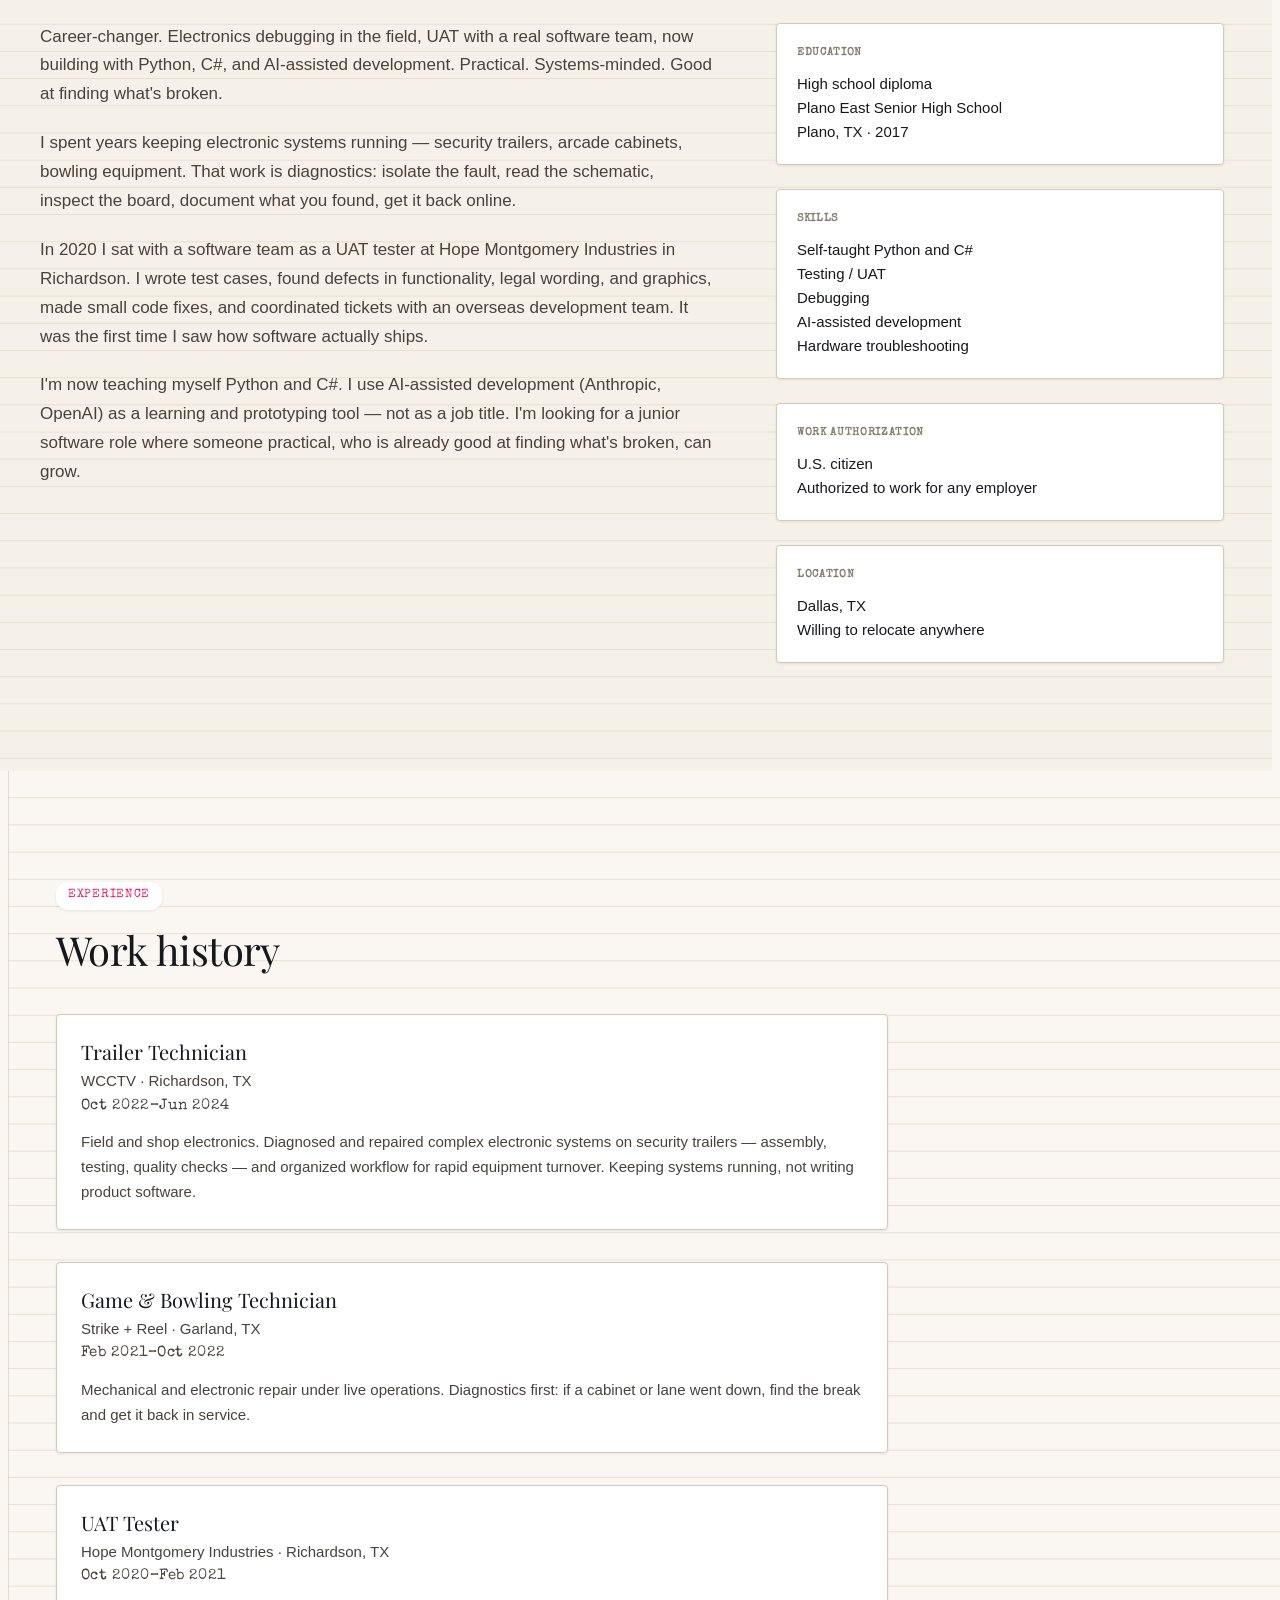
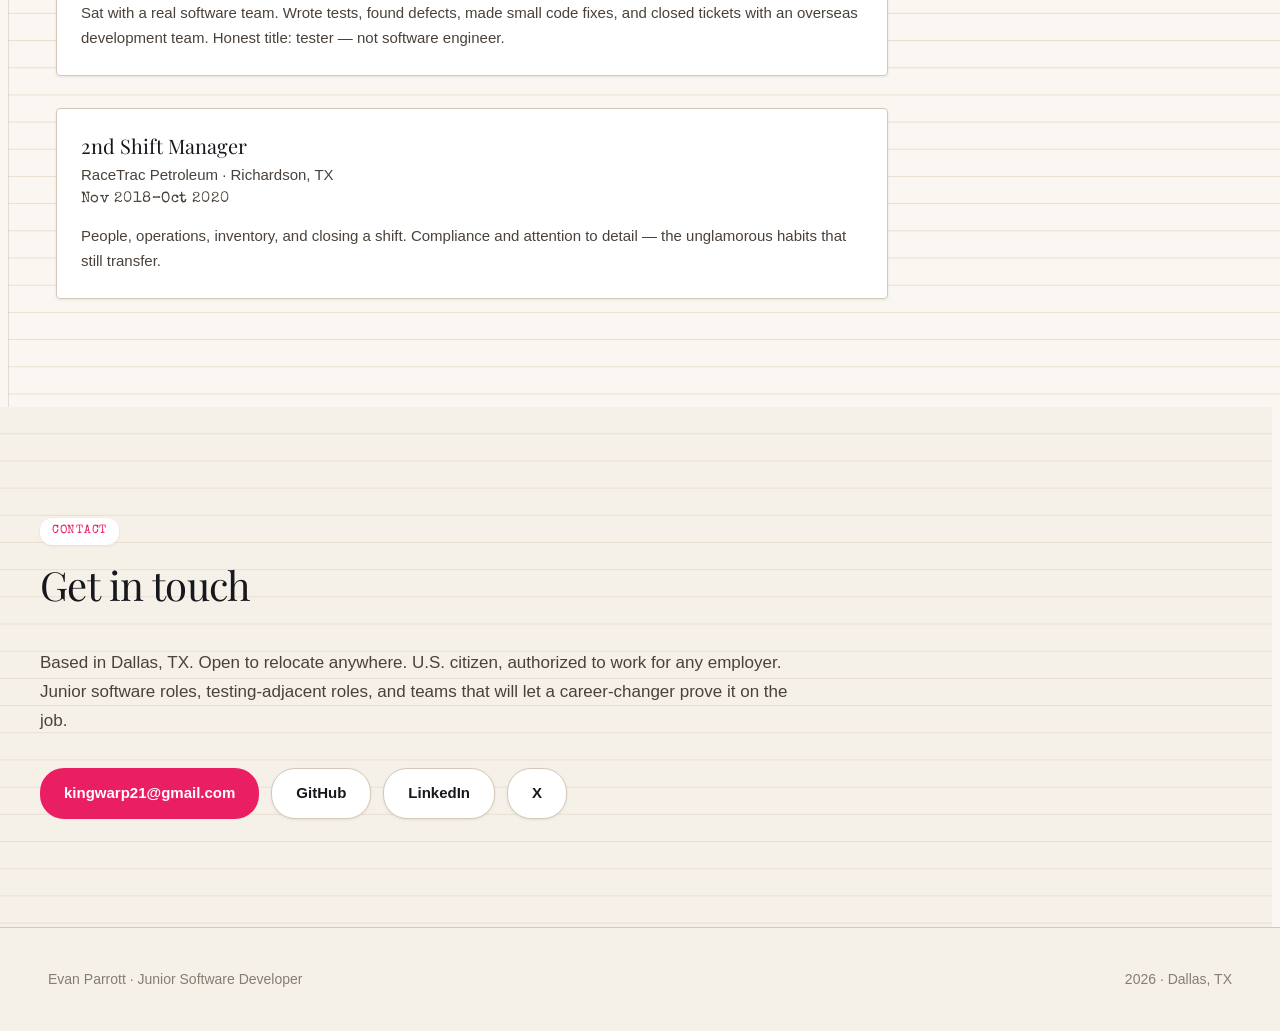
==== commit b9297a54: "Add Paste Log Lab project card Co-authored-by: evan-thedev <evan-thedev@users.noreply.github.com>" ====
--- a/index.html
+++ b/index.html
@@ -218,6 +218,22 @@
           <article class="work-item">
             <div class="work-tile">
               <div class="work-tile-header">
+                <h3>Paste Log Lab</h3>
+                <p class="work-tile-description">HTML / JS, client-side log triage</p>
+              </div>
+              <div class="work-tile-badges">
+                <span class="work-badge work-badge-live">Live Demo</span>
+              </div>
+              <div class="work-tile-actions">
+                <a href="https://evan-thedev.github.io/paste-log-lab/" class="work-btn work-btn-primary">Demo</a>
+                <a href="https://github.com/evan-thedev/paste-log-lab" class="work-btn work-btn-secondary">GitHub</a>
+              </div>
+            </div>
+          </article>
+
+          <article class="work-item">
+            <div class="work-tile">
+              <div class="work-tile-header">
                 <h3>Rune Hall</h3>
                 <p class="work-tile-description">Godot 4.5 first-person dungeon crawler</p>
               </div>
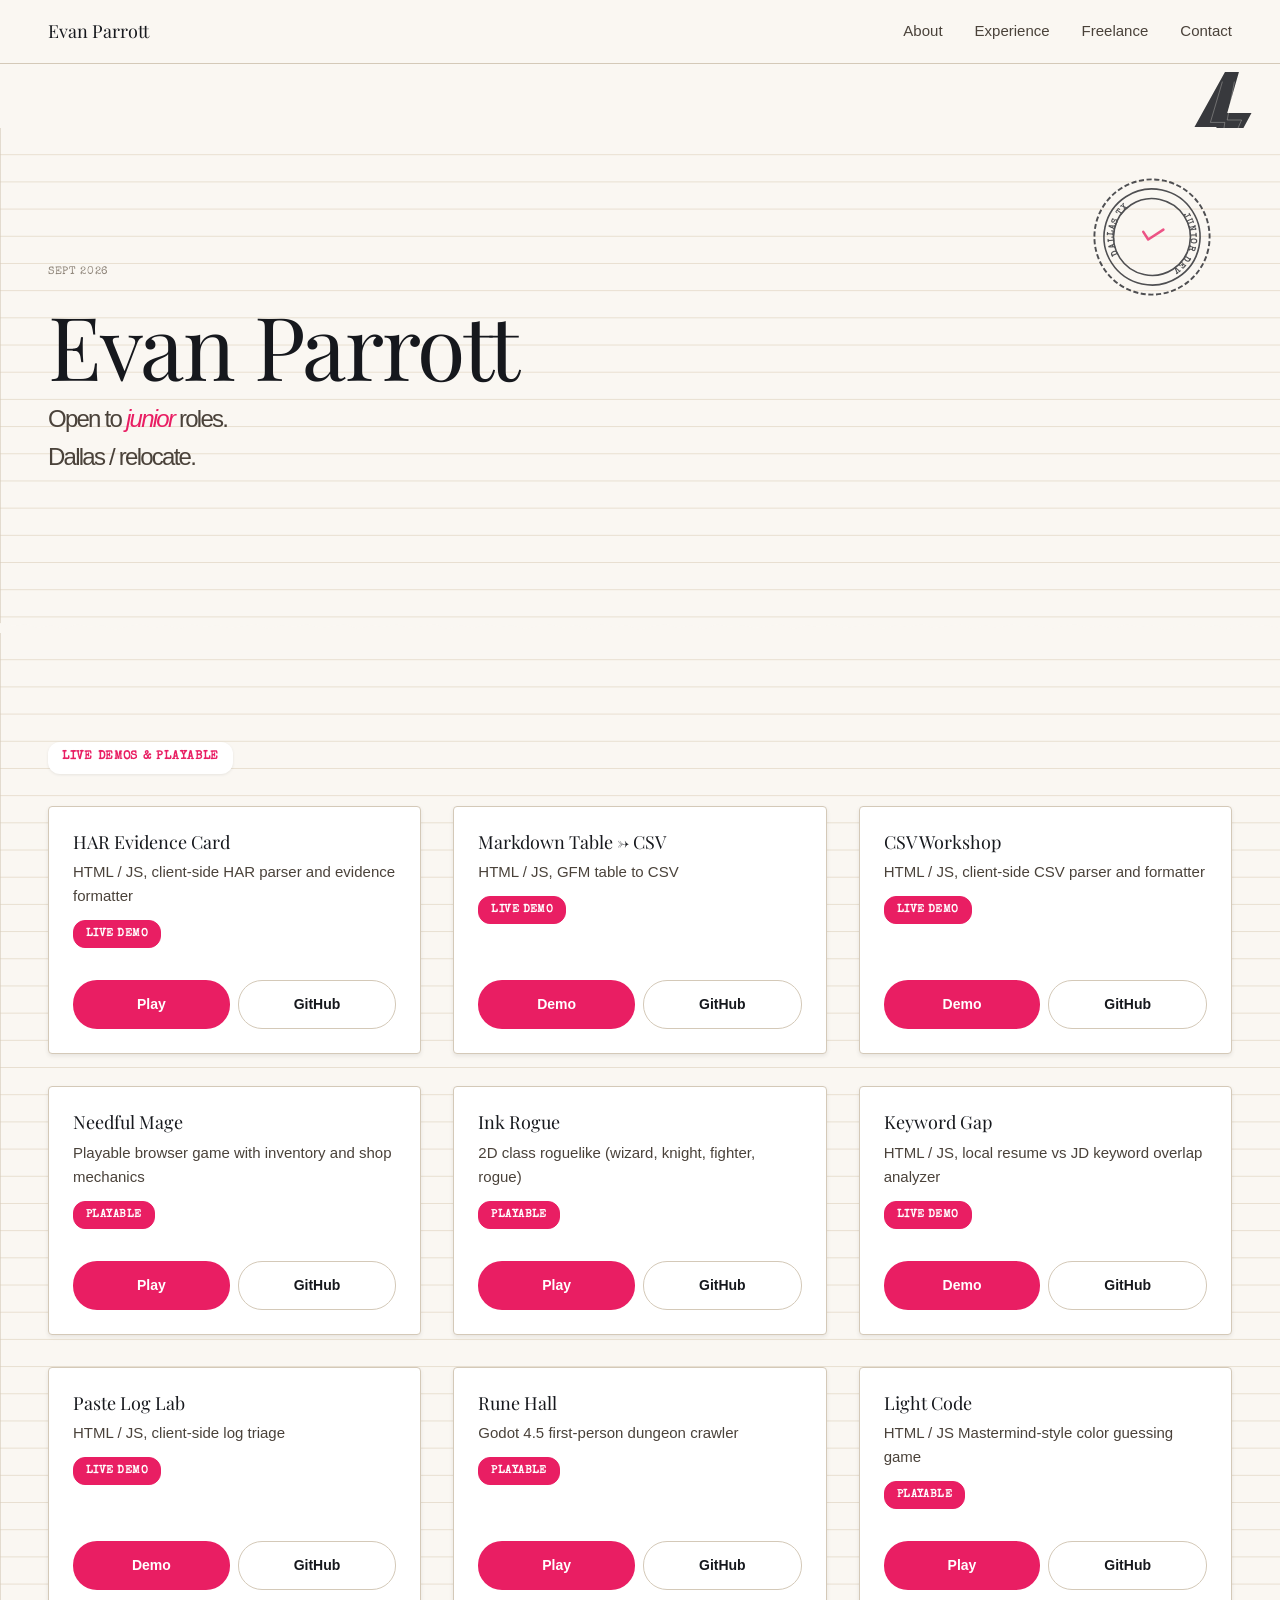
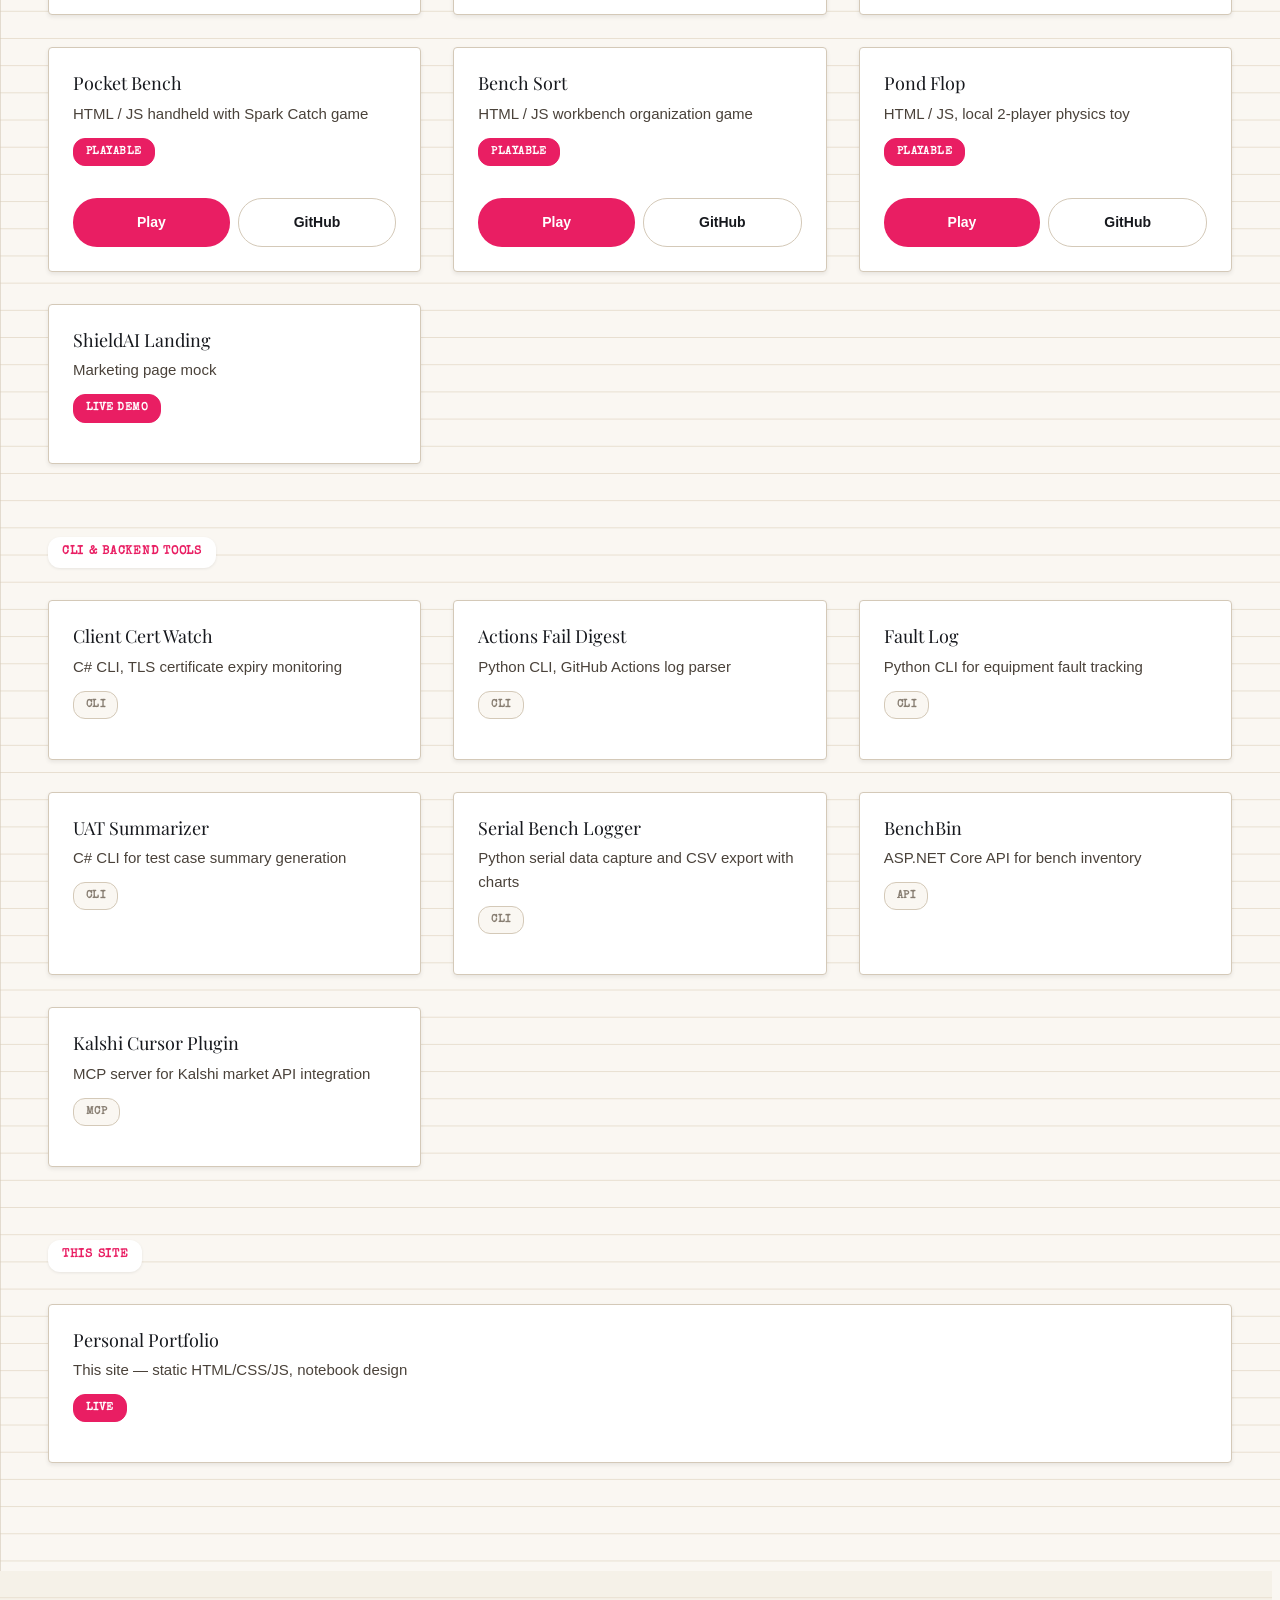
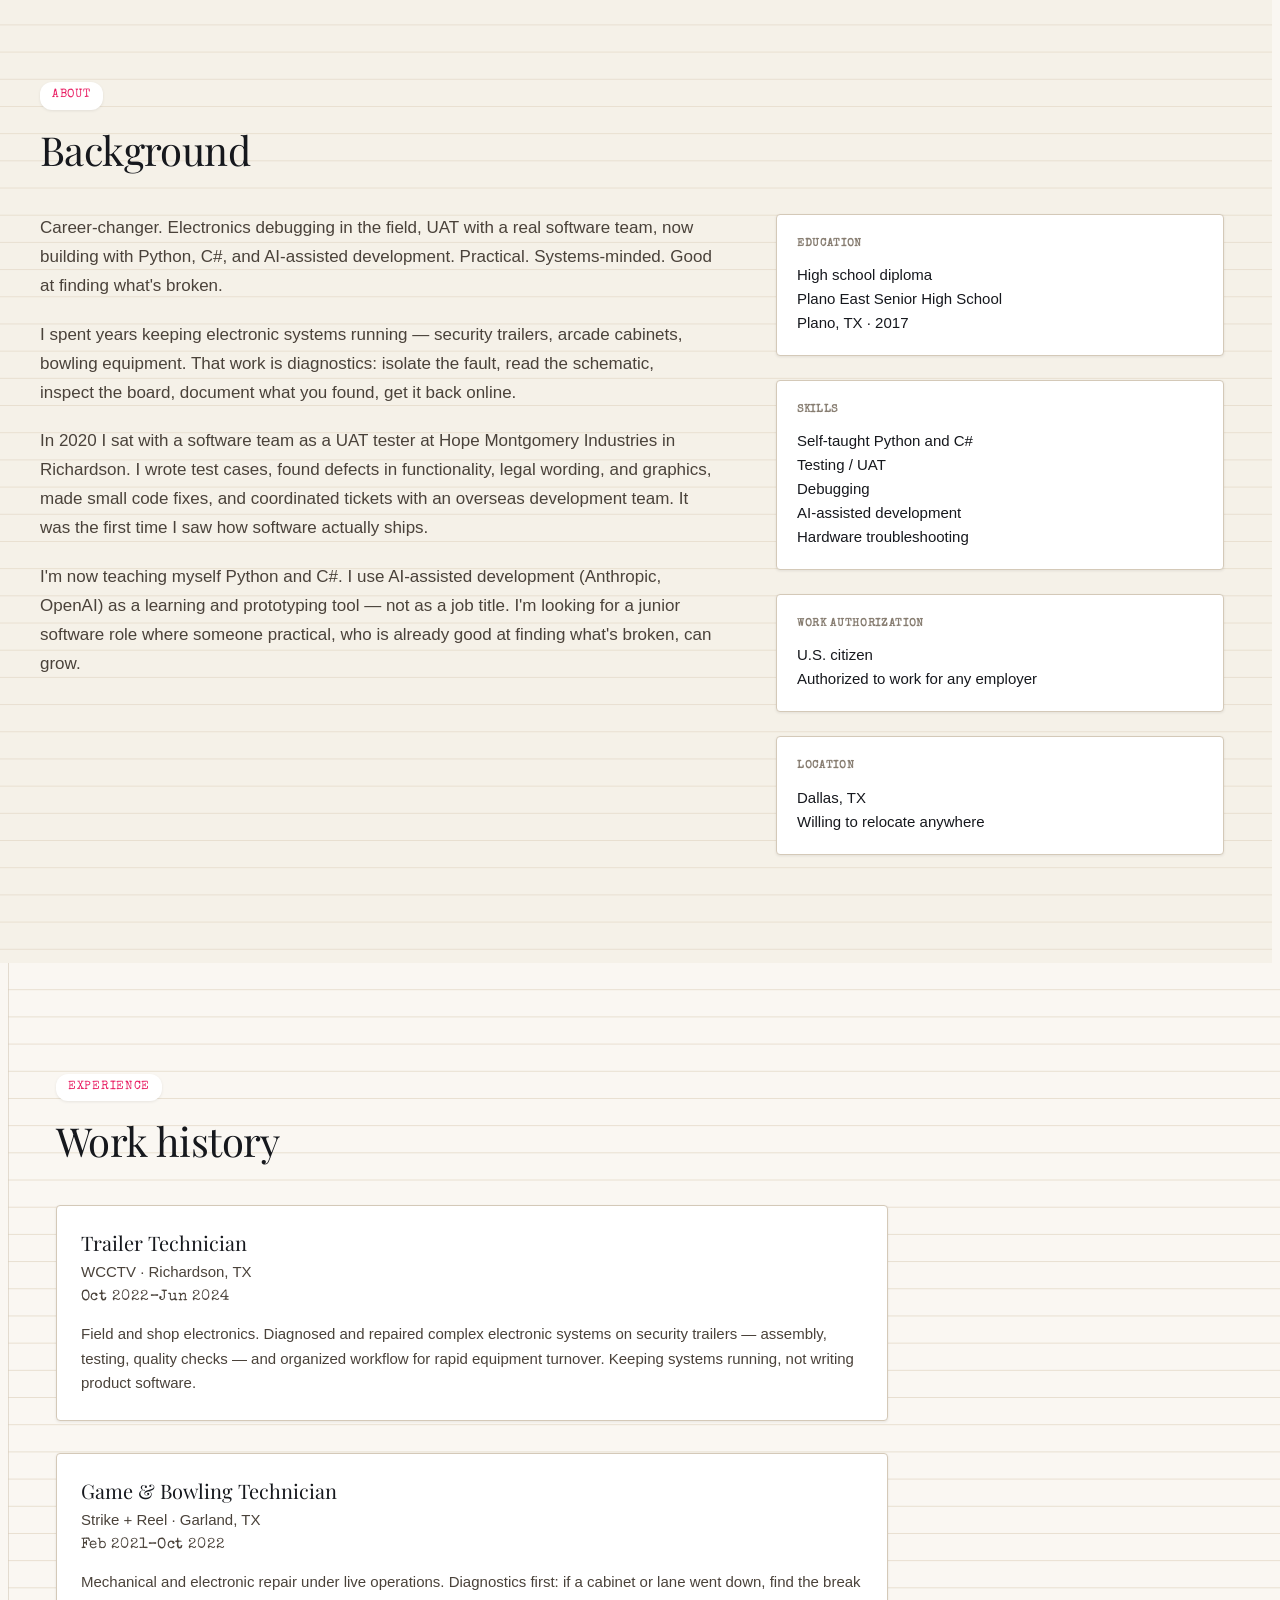
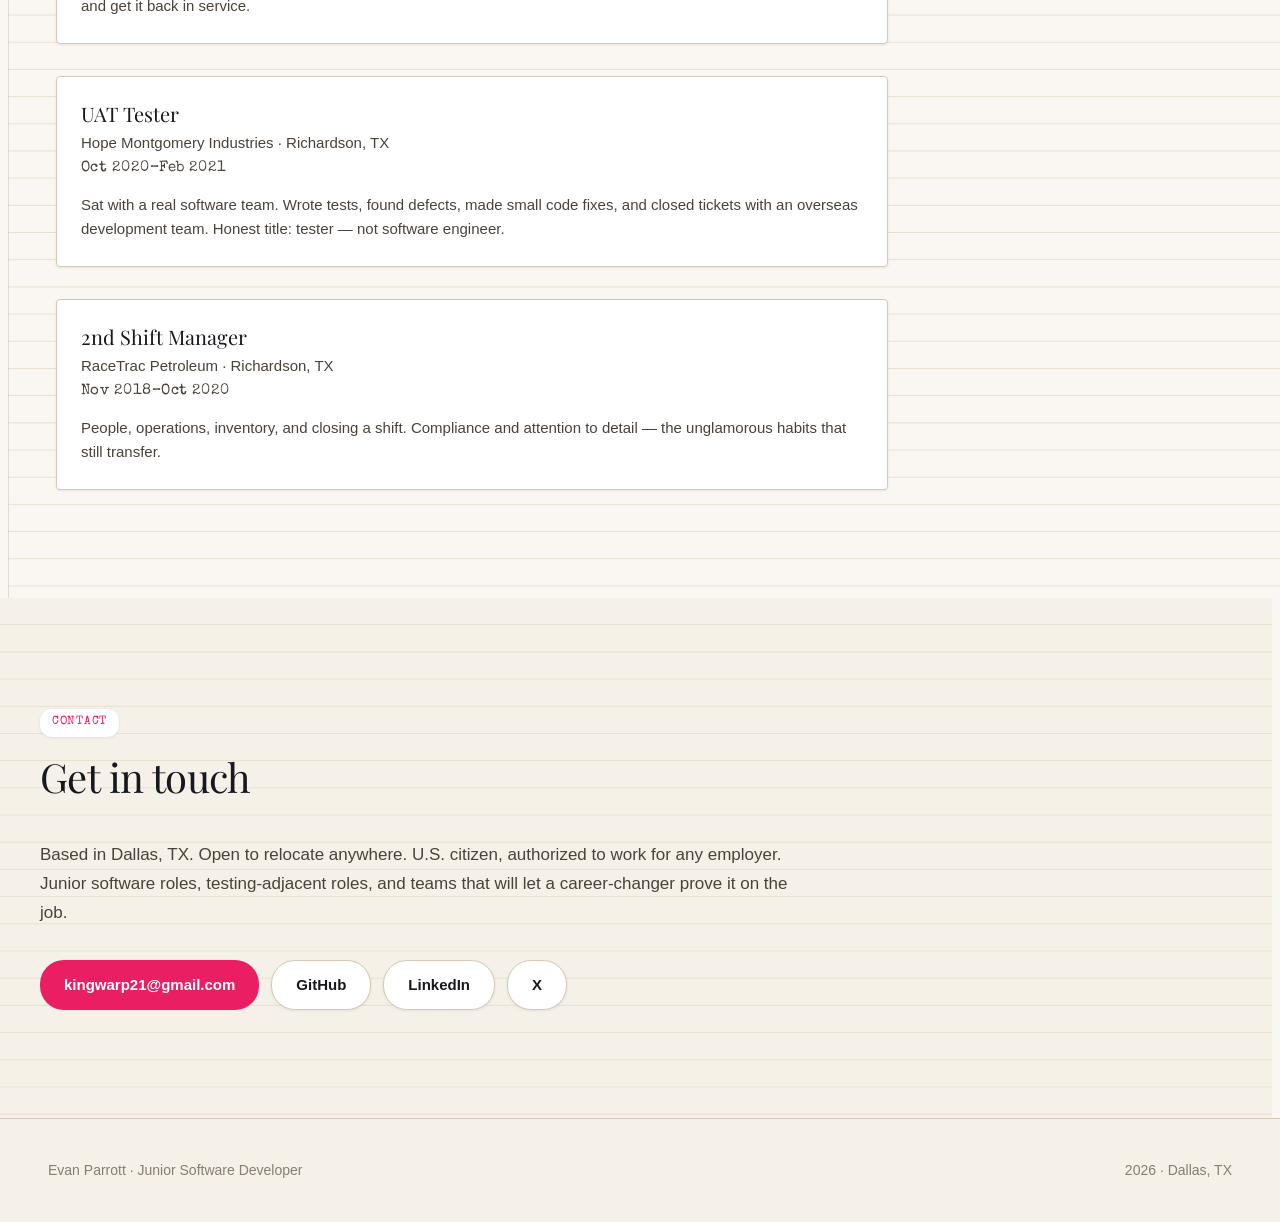
==== commit 9c3cd91e: "Add Markdown Table → CSV project card Co-authored-by: evan-thedev <evan-thedev@users.noreply.github." ====
--- a/index.html
+++ b/index.html
@@ -154,6 +154,22 @@
           <article class="work-item">
             <div class="work-tile">
               <div class="work-tile-header">
+                <h3>Markdown Table → CSV</h3>
+                <p class="work-tile-description">HTML / JS, GFM table to CSV</p>
+              </div>
+              <div class="work-tile-badges">
+                <span class="work-badge work-badge-live">Live Demo</span>
+              </div>
+              <div class="work-tile-actions">
+                <a href="https://evan-thedev.github.io/markdown-table-csv/" class="work-btn work-btn-primary">Demo</a>
+                <a href="https://github.com/evan-thedev/markdown-table-csv" class="work-btn work-btn-secondary">GitHub</a>
+              </div>
+            </div>
+          </article>
+
+          <article class="work-item">
+            <div class="work-tile">
+              <div class="work-tile-header">
                 <h3>CSV Workshop</h3>
                 <p class="work-tile-description">HTML / JS, client-side CSV parser and formatter</p>
               </div>
